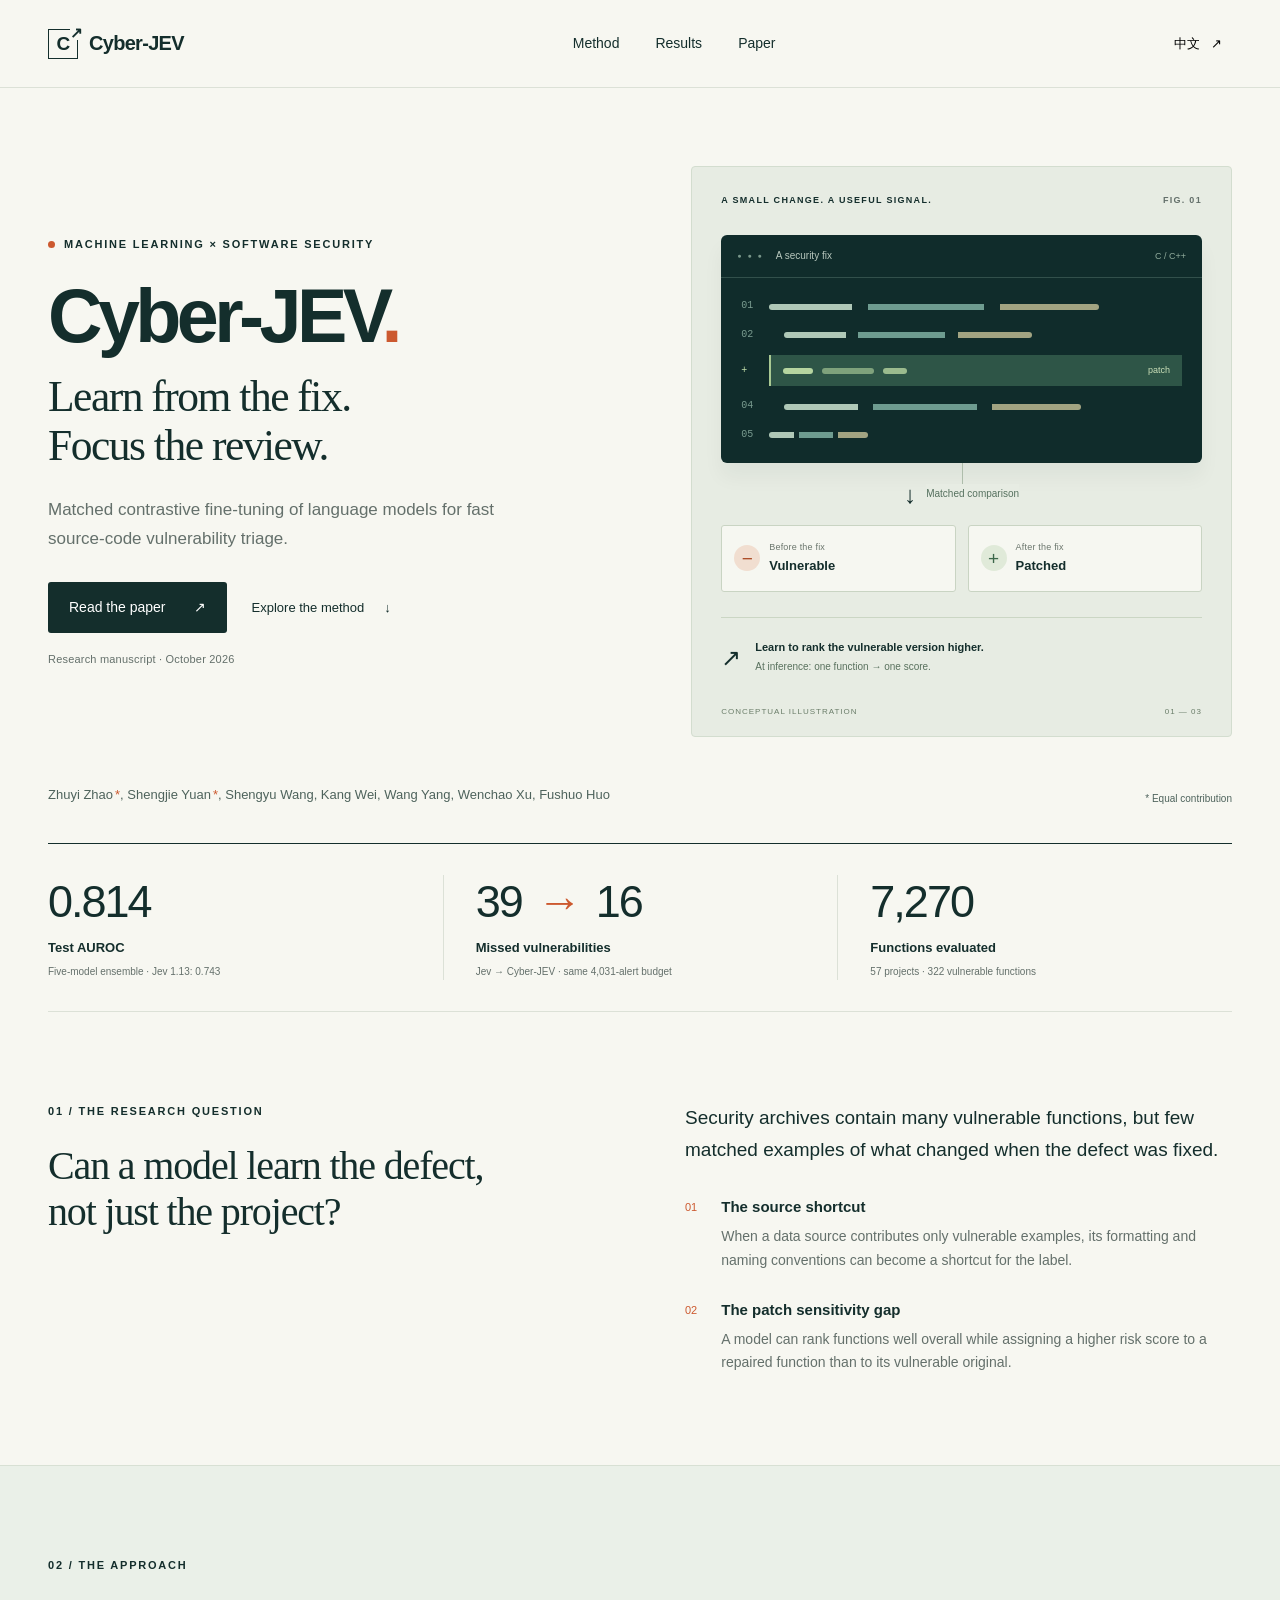
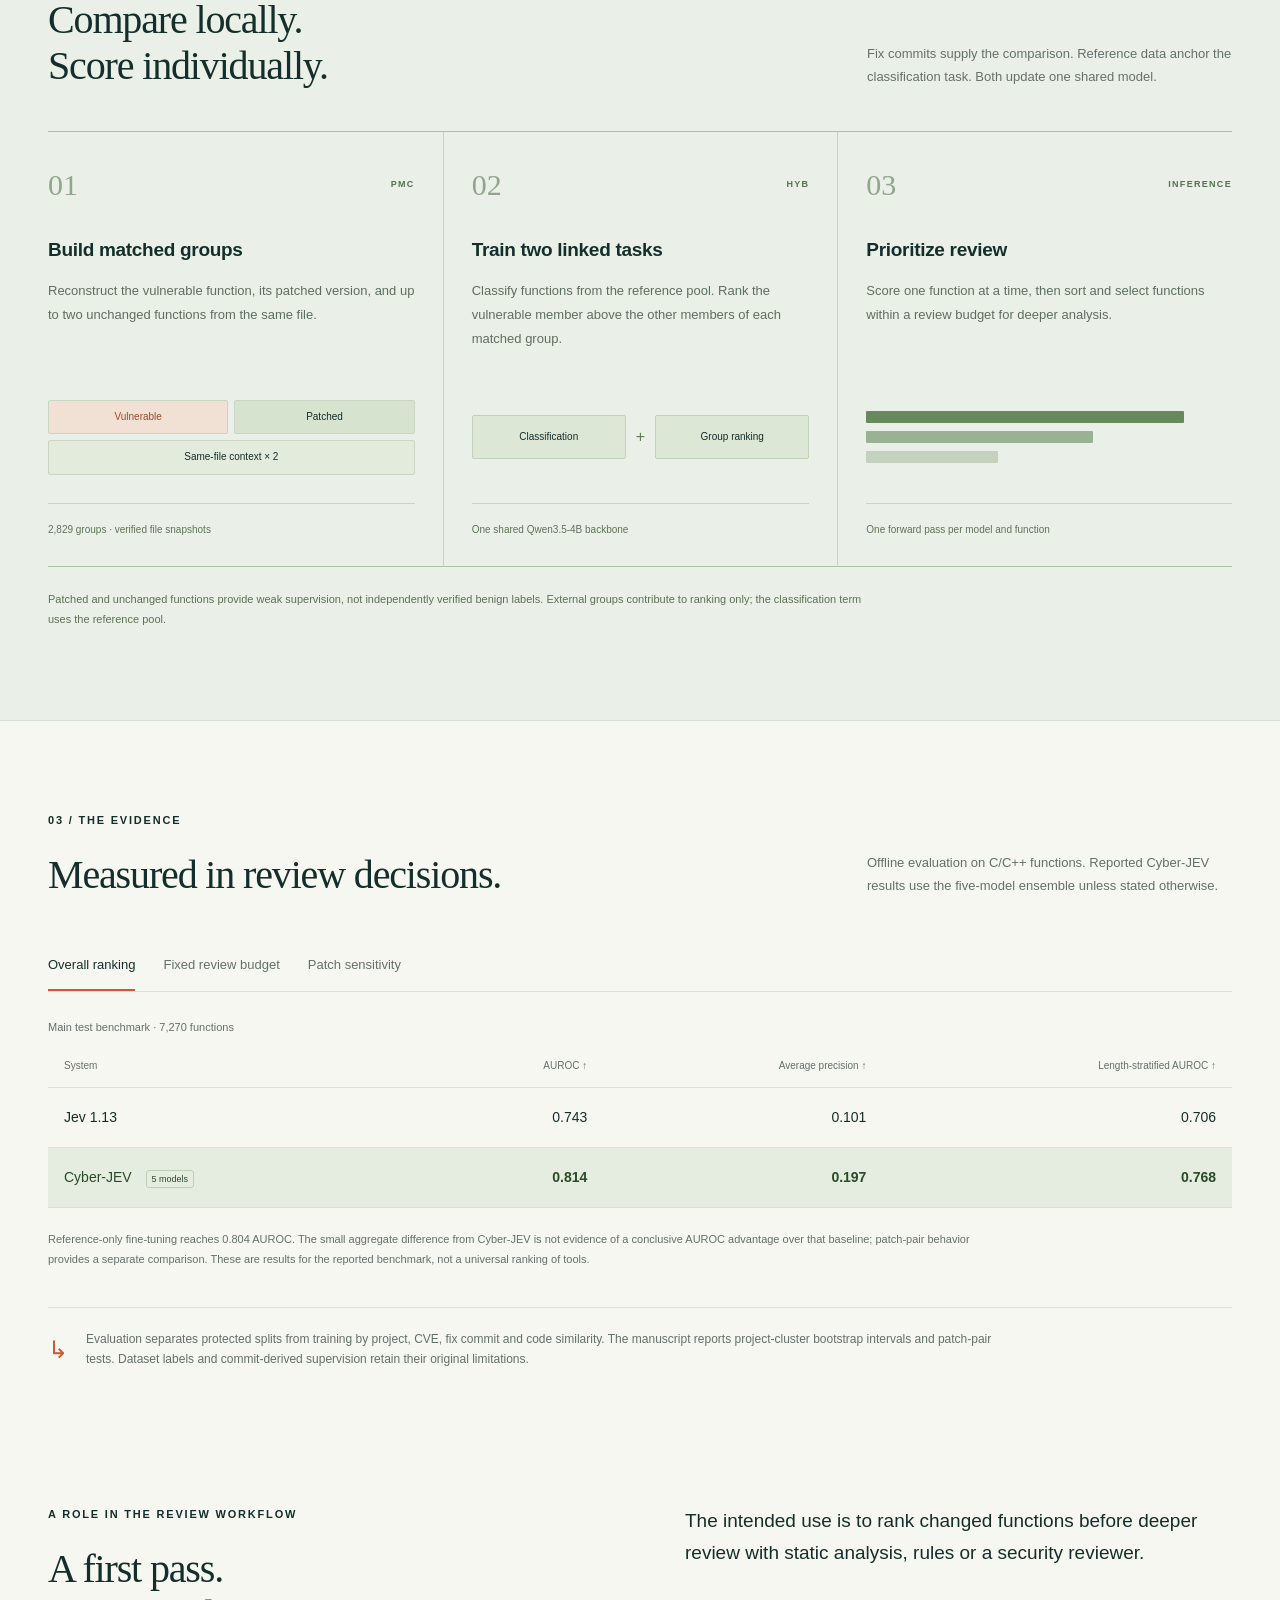
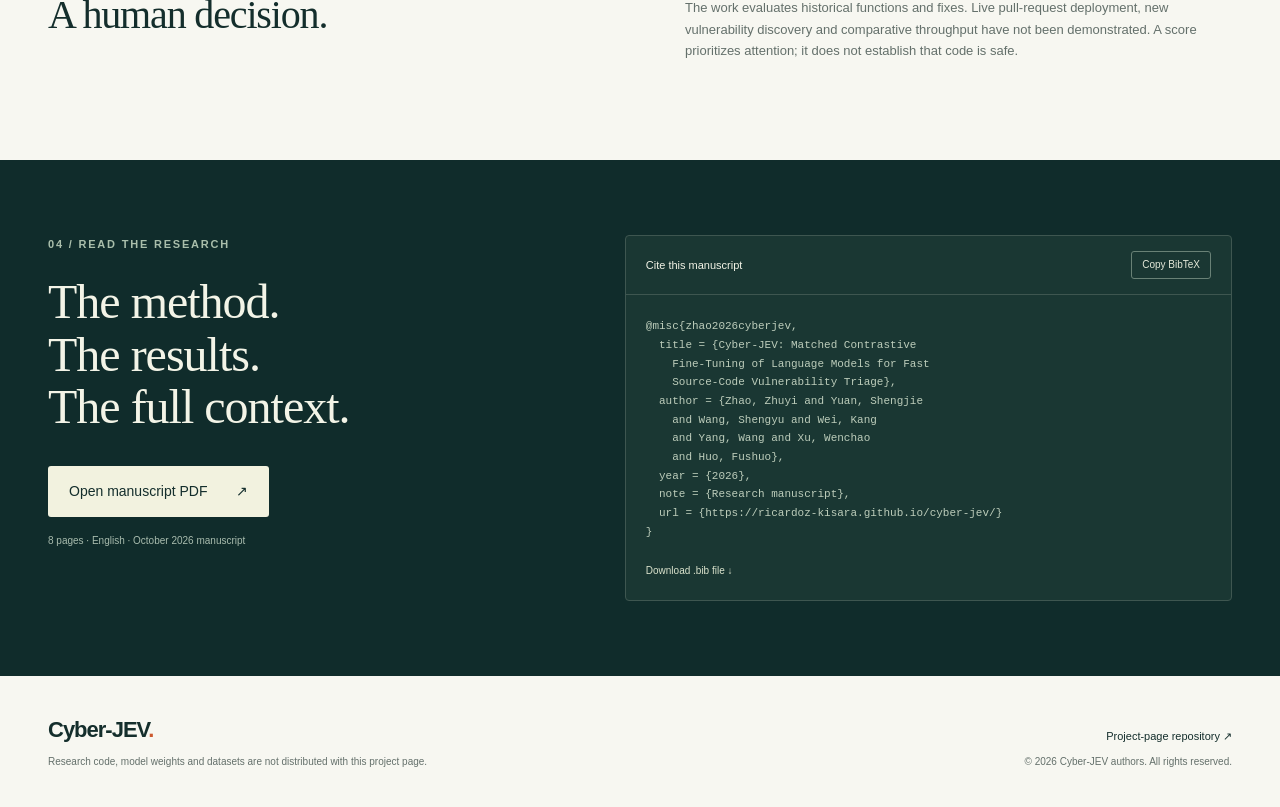
==== index.html @ c5617dd5 "Publish Cyber-JEV research project page" ====
<!doctype html>
<html lang="en">
<head>
  <meta charset="utf-8">
  <meta name="viewport" content="width=device-width,initial-scale=1">
  <meta name="description" content="Cyber-JEV: matched contrastive fine-tuning of language models for source-code vulnerability triage. Research overview, evaluation results and manuscript.">
  <meta name="theme-color" content="#102c2b">
  <meta property="og:title" content="Cyber-JEV · Source-code vulnerability triage">
  <meta property="og:description" content="Learn from security fixes. Prioritize code for review. Explore the method, evidence and research manuscript.">
  <meta property="og:type" content="website">
  <meta property="og:url" content="https://ricardoz-kisara.github.io/cyber-jev/">
  <link rel="canonical" href="https://ricardoz-kisara.github.io/cyber-jev/">
  <link rel="stylesheet" href="styles.css">
  <title>Cyber-JEV · Source-code vulnerability triage</title>
  <script src="script.js" defer></script>
</head>
<body>
<a class="skip" href="#main" data-i18n="skip">Skip to content</a>
<header class="header">
  <a class="wordmark" href="#" aria-label="Cyber-JEV home"><span class="brand-mark" aria-hidden="true">C<span>↗</span></span> Cyber-JEV</a>
  <nav aria-label="Main navigation">
    <a href="#method" data-i18n="navMethod">Method</a><a href="#results" data-i18n="navResults">Results</a><a href="#paper" data-i18n="navPaper">Paper</a>
  </nav>
  <button class="language" id="language" type="button" aria-label="Switch to Chinese">中文 <span aria-hidden="true">↗</span></button>
</header>
<main id="main">
  <section class="hero wrap" aria-labelledby="hero-title">
    <div class="hero-copy">
      <p class="eyebrow"><span class="dot"></span><span data-i18n="heroEyebrow">Machine learning × software security</span></p>
      <h1 id="hero-title">Cyber-JEV<span class="title-dot">.</span></h1>
      <p class="hero-subtitle" data-i18n="heroSubtitle">Learn from the fix.<br>Focus the review.</p>
      <p class="hero-description" data-i18n="heroDescription">Matched contrastive fine-tuning of language models for fast source-code vulnerability triage.</p>
      <div class="hero-actions"><a class="button primary" href="assets/cyber-jev-paper.pdf" target="_blank" rel="noopener"><span data-i18n="readPaper">Read the paper</span> <span aria-hidden="true">↗</span></a><a class="text-link" href="#method"><span data-i18n="exploreMethod">Explore the method</span> <span aria-hidden="true">↓</span></a></div>
      <p class="manuscript-label" data-i18n="manuscriptLabel">Research manuscript · October 2026</p>
    </div>
    <div class="hero-visual" aria-label="Conceptual diagram: learn from a matched fix group, then score individual functions for review">
      <div class="visual-heading"><span class="tiny-label" data-i18n="visualTitle">A SMALL CHANGE. A USEFUL SIGNAL.</span><span class="visual-no">FIG. 01</span></div>
      <div class="code-window">
        <div class="window-heading"><span class="window-dots" aria-hidden="true">● ● ●</span><span data-i18n="fixCommit">A security fix</span><span class="window-tag">C / C++</span></div>
        <div class="code-lines" aria-hidden="true"><span class="line-number">01</span><span class="code-line l1"></span><span class="line-number">02</span><span class="code-line l2"></span><span class="line-number added">+</span><span class="code-added"><i></i><i></i><i></i><b data-i18n="patchLabel">patch</b></span><span class="line-number">04</span><span class="code-line l3"></span><span class="line-number">05</span><span class="code-line l4"></span></div>
      </div>
      <div class="connector"><span></span><b aria-hidden="true">↓</b><span data-i18n="matchedComparison">Matched comparison</span></div>
      <div class="pair"><div class="pair-item vulnerable"><span class="pair-symbol">−</span><div><small data-i18n="beforeFix">Before the fix</small><strong data-i18n="vulnerable">Vulnerable</strong></div></div><div class="pair-item patched"><span class="pair-symbol">+</span><div><small data-i18n="afterFix">After the fix</small><strong data-i18n="patched">Patched</strong></div></div></div>
      <div class="visual-output"><span class="output-icon" aria-hidden="true">↗</span><div><strong data-i18n="learnRank">Learn to rank the vulnerable version higher.</strong><p data-i18n="singleInput">At inference: one function → one score.</p></div></div>
      <div class="visual-footer"><span data-i18n="conceptual">Conceptual illustration</span><span aria-hidden="true">01 — 03</span></div>
    </div>
  </section>
  <div class="authors wrap"><p>Zhuyi Zhao<span class="star">*</span>, Shengjie Yuan<span class="star">*</span>, Shengyu Wang, Kang Wei,<br class="author-break"> Wang Yang, Wenchao Xu, Fushuo Huo</p><span data-i18n="equalContribution">* Equal contribution</span></div>
  <section class="metrics wrap" aria-label="Reported benchmark highlights">
    <div class="metric"><p class="metric-number">0.814</p><h2 data-i18n="metric1">Test AUROC</h2><p data-i18n="metric1Note">Five-model ensemble · Jev 1.13: 0.743</p></div>
    <div class="metric"><p class="metric-number">39 <span class="metric-arrow">→</span> 16</p><h2 data-i18n="metric2">Missed vulnerabilities</h2><p data-i18n="metric2Note">Jev → Cyber-JEV · same 4,031-alert budget</p></div>
    <div class="metric"><p class="metric-number">7,270</p><h2 data-i18n="metric3">Functions evaluated</h2><p data-i18n="metric3Note">57 projects · 322 vulnerable functions</p></div>
  </section>
  <section class="problem wrap section" aria-labelledby="problem-title">
    <div><p class="eyebrow" data-i18n="problemEyebrow">01 / The research question</p><h2 class="section-title" id="problem-title" data-i18n="problemTitle">Can a model learn the defect,<br>not just the project?</h2></div>
    <div class="problem-body"><p class="lead" data-i18n="problemLead">Security archives contain many vulnerable functions, but few matched examples of what changed when the defect was fixed.</p><div class="research-point"><span>01</span><div><h3 data-i18n="sourceTitle">The source shortcut</h3><p data-i18n="sourceText">When a data source contributes only vulnerable examples, its formatting and naming conventions can become a shortcut for the label.</p></div></div><div class="research-point"><span>02</span><div><h3 data-i18n="patchTitle">The patch sensitivity gap</h3><p data-i18n="patchText">A model can rank functions well overall while assigning a higher risk score to a repaired function than to its vulnerable original.</p></div></div></div>
  </section>
  <section class="method-section" id="method" aria-labelledby="method-title">
    <div class="wrap section"><div class="section-heading"><div><p class="eyebrow" data-i18n="methodEyebrow">02 / The approach</p><h2 class="section-title" id="method-title" data-i18n="methodTitle">Compare locally.<br>Score individually.</h2></div><p class="heading-note" data-i18n="methodIntro">Fix commits supply the comparison. Reference data anchor the classification task. Both update one shared model.</p></div>
    <div class="pipeline">
      <article class="pipeline-step"><div class="step-top"><span class="step-number">01</span><span class="tiny-label">PMC</span></div><h3 data-i18n="step1Title">Build matched groups</h3><p data-i18n="step1Text">Reconstruct the vulnerable function, its patched version, and up to two unchanged functions from the same file.</p><div class="group-diagram" aria-hidden="true"><span class="group-v" data-i18n="vulnerable">Vulnerable</span><span class="group-p" data-i18n="patched">Patched</span><span class="group-c" data-i18n="context">Same-file context × 2</span></div><div class="step-bottom" data-i18n="step1Bottom">2,829 groups · verified file snapshots</div></article>
      <article class="pipeline-step"><div class="step-top"><span class="step-number">02</span><span class="tiny-label">HYB</span></div><h3 data-i18n="step2Title">Train two linked tasks</h3><p data-i18n="step2Text">Classify functions from the reference pool. Rank the vulnerable member above the other members of each matched group.</p><div class="loss-diagram" aria-hidden="true"><span data-i18n="classification">Classification</span><b>+</b><span data-i18n="groupRanking">Group ranking</span></div><div class="step-bottom" data-i18n="step2Bottom">One shared Qwen3.5-4B backbone</div></article>
      <article class="pipeline-step"><div class="step-top"><span class="step-number">03</span><span class="tiny-label" data-i18n="inference">INFERENCE</span></div><h3 data-i18n="step3Title">Prioritize review</h3><p data-i18n="step3Text">Score one function at a time, then sort and select functions within a review budget for deeper analysis.</p><div class="rank-diagram" aria-hidden="true"><i style="--bar:87%"></i><i style="--bar:62%"></i><i style="--bar:36%"></i></div><div class="step-bottom" data-i18n="step3Bottom">One forward pass per model and function</div></article>
    </div>
    <p class="method-footnote" data-i18n="methodNote">Patched and unchanged functions provide weak supervision, not independently verified benign labels. External groups contribute to ranking only; the classification term uses the reference pool.</p></div>
  </section>
  <section class="wrap section results" id="results" aria-labelledby="results-title">
    <div class="section-heading"><div><p class="eyebrow" data-i18n="resultsEyebrow">03 / The evidence</p><h2 class="section-title" id="results-title" data-i18n="resultsTitle">Measured in review decisions.</h2></div><p class="heading-note" data-i18n="resultsIntro">Offline evaluation on C/C++ functions. Reported Cyber-JEV results use the five-model ensemble unless stated otherwise.</p></div>
    <div class="tabs" role="tablist" aria-label="Evaluation views"><button id="tab-ranking" role="tab" aria-selected="true" aria-controls="panel-ranking" data-panel="ranking" data-i18n="tabRanking">Overall ranking</button><button id="tab-budget" role="tab" aria-selected="false" aria-controls="panel-budget" tabindex="-1" data-panel="budget" data-i18n="tabBudget">Fixed review budget</button><button id="tab-patches" role="tab" aria-selected="false" aria-controls="panel-patches" tabindex="-1" data-panel="patches" data-i18n="tabPatches">Patch sensitivity</button></div>
    <div id="panel-ranking" class="result-panel" role="tabpanel" aria-labelledby="tab-ranking" tabindex="0"><div class="table-scroll"><table><caption data-i18n="rankingCaption">Main test benchmark · 7,270 functions</caption><thead><tr><th scope="col" data-i18n="system">System</th><th scope="col">AUROC ↑</th><th scope="col" data-i18n="ap">Average precision ↑</th><th scope="col" data-i18n="lengthAuc">Length-stratified AUROC ↑</th></tr></thead><tbody><tr><th scope="row">Jev 1.13</th><td>0.743</td><td>0.101</td><td>0.706</td></tr><tr class="featured"><th scope="row">Cyber-JEV <span class="row-tag" data-i18n="ensemble">5 models</span></th><td>0.814</td><td>0.197</td><td>0.768</td></tr></tbody></table></div><p class="result-note" data-i18n="rankingNote">Reference-only fine-tuning reaches 0.804 AUROC. The small aggregate difference from Cyber-JEV is not evidence of a conclusive AUROC advantage over that baseline; patch-pair behavior provides a separate comparison. These are results for the reported benchmark, not a universal ranking of tools.</p></div>
    <div id="panel-budget" class="result-panel" role="tabpanel" aria-labelledby="tab-budget" tabindex="0" hidden><div class="table-scroll"><table><caption data-i18n="budgetCaption">Same 4,031-alert review budget · 322 vulnerable functions</caption><thead><tr><th scope="col" data-i18n="system">System</th><th scope="col" data-i18n="detected">Detected ↑</th><th scope="col" data-i18n="missed">Missed ↓</th><th scope="col" data-i18n="falseAlarms">False alarms ↓</th></tr></thead><tbody><tr><th scope="row">Jev 1.13</th><td>283</td><td>39</td><td>3,748</td></tr><tr class="featured"><th scope="row">Cyber-JEV</th><td>306</td><td>16</td><td>3,725</td></tr></tbody></table></div><p class="result-note" data-i18n="budgetNote">The alert count matches Jev 1.13 at its default threshold. Both systems flag exactly 4,031 functions. Cyber-JEV finds 23 more vulnerable functions at this operating point; it still misses 16.</p></div>
    <div id="panel-patches" class="result-panel" role="tabpanel" aria-labelledby="tab-patches" tabindex="0" hidden><div class="table-scroll"><table><caption data-i18n="patchCaption">Vulnerable–patched pair ranking · ties receive half credit</caption><thead><tr><th scope="col" data-i18n="training">Training variant</th><th scope="col">T271 ↑</th><th scope="col">A72 ↑</th><th scope="col">P309 ↑</th></tr></thead><tbody><tr><th scope="row" data-i18n="referenceOnly">Reference data only</th><td>32.8%</td><td>33.3%</td><td>37.5%</td></tr><tr class="featured"><th scope="row">Cyber-JEV</th><td>47.6%</td><td>62.5%</td><td>52.4%</td></tr><tr><th scope="row" data-i18n="patchedOnly">Patched-only groups (3 models)</th><td>55.7%</td><td>80.6%</td><td>63.1%</td></tr></tbody></table></div><p class="result-note" data-i18n="patchNote">T271 comes from the main benchmark; A72 and P309 are external TitanVul suites. Full Cyber-JEV improves by 14.8, 29.2 and 14.9 percentage points over reference-only training. Patched-only groups score higher on these pair tests, illustrating the trade-off between global ranking and patch sensitivity.</p></div>
    <div class="evidence-note"><span class="note-icon" aria-hidden="true">↳</span><p data-i18n="evidenceNote">Evaluation separates protected splits from training by project, CVE, fix commit and code similarity. The manuscript reports project-cluster bootstrap intervals and patch-pair tests. Dataset labels and commit-derived supervision retain their original limitations.</p></div>
  </section>
  <section class="scope-section wrap"><div><p class="eyebrow" data-i18n="scopeEyebrow">A role in the review workflow</p><h2 class="section-title" data-i18n="scopeTitle">A first pass.<br>A human decision.</h2></div><div><p class="lead" data-i18n="scopeText">The intended use is to rank changed functions before deeper review with static analysis, rules or a security reviewer.</p><p data-i18n="scopeNote">The work evaluates historical functions and fixes. Live pull-request deployment, new vulnerability discovery and comparative throughput have not been demonstrated. A score prioritizes attention; it does not establish that code is safe.</p></div></section>
  <section class="paper-section" id="paper" aria-labelledby="paper-title"><div class="wrap paper-inner"><div><p class="eyebrow" data-i18n="paperEyebrow">04 / Read the research</p><h2 id="paper-title" data-i18n="paperTitle">The method.<br>The results.<br>The full context.</h2><a class="button light" href="assets/cyber-jev-paper.pdf" target="_blank" rel="noopener"><span data-i18n="downloadPaper">Open manuscript PDF</span><span aria-hidden="true">↗</span></a><p class="paper-meta" data-i18n="paperMeta">8 pages · English · October 2026 manuscript</p></div><div class="citation-card"><div class="citation-header"><span data-i18n="citationTitle">Cite this manuscript</span><button id="copy-citation" type="button" data-i18n="copy">Copy BibTeX</button></div><pre id="citation-text">@misc{zhao2026cyberjev,
  title = {Cyber-JEV: Matched Contrastive
    Fine-Tuning of Language Models for Fast
    Source-Code Vulnerability Triage},
  author = {Zhao, Zhuyi and Yuan, Shengjie
    and Wang, Shengyu and Wei, Kang
    and Yang, Wang and Xu, Wenchao
    and Huo, Fushuo},
  year = {2026},
  note = {Research manuscript},
  url = {https://ricardoz-kisara.github.io/cyber-jev/}
}</pre><a href="citation.bib" download data-i18n="downloadBib">Download .bib file ↓</a><span id="copy-status" class="sr-only" role="status" aria-live="polite"></span></div></div></section>
</main>
<footer class="wrap footer"><div><a class="footer-brand" href="#">Cyber-JEV<span>.</span></a><p data-i18n="availability">Research code, model weights and datasets are not distributed with this project page.</p></div><div class="footer-right"><a href="https://github.com/RicardoZ-kisara/cyber-jev" target="_blank" rel="noopener" data-i18n="pageRepo">Project-page repository ↗</a><p>© 2026 Cyber-JEV authors. <span data-i18n="rights">All rights reserved.</span></p></div></footer>
</body>
</html>
---- styles.css ----
:root{--paper:#f7f7f1;--ink:#142e2c;--muted:#64706b;--line:#dce1d7;--accent:#cc592f;--mint:#dfe9df;--dark:#102c2b;--sans:Inter,"Segoe UI","PingFang SC","Microsoft YaHei",sans-serif;--serif:Georgia,"Times New Roman","Songti SC",serif}*{box-sizing:border-box}html{scroll-behavior:smooth;scroll-padding-top:95px}body{margin:0;background:var(--paper);color:var(--ink);font-family:var(--sans);font-size:16px;line-height:1.65}button,a{-webkit-tap-highlight-color:transparent}button{font:inherit}a{color:inherit;text-decoration:none}button,a{touch-action:manipulation}button{cursor:pointer}a:focus-visible,button:focus-visible,[tabindex]:focus-visible{outline:3px solid var(--accent);outline-offset:5px}a:hover{color:var(--accent)}.wrap{width:min(1200px,calc(100% - 96px));margin-inline:auto}.header{height:88px;max-width:1440px;margin:auto;padding:0 48px;display:flex;align-items:center;justify-content:space-between;border-bottom:1px solid var(--line);gap:30px}.wordmark{display:flex;align-items:center;gap:11px;font-weight:700;font-size:20px;letter-spacing:-.7px}.brand-mark{display:inline-flex;width:30px;height:30px;align-items:center;justify-content:center;border:1.5px solid var(--ink);font-size:19px;position:relative;line-height:1}.brand-mark span{font-size:15px;background:var(--paper);position:absolute;right:-5px;top:-5px}.header nav{display:flex;gap:36px;font-size:14px}.language{border:0;background:none;font-size:13px;padding:10px}.language span{margin-left:7px}.hero{display:grid;grid-template-columns:1.06fr 1fr;gap:70px;padding-top:78px;padding-bottom:46px;align-items:center}.eyebrow{font-size:11px;letter-spacing:1.8px;text-transform:uppercase;font-weight:650;display:flex;align-items:center;gap:9px;margin:0 0 23px}.dot{width:7px;height:7px;background:var(--accent);border-radius:50%;display:inline-block}.hero h1{font-size:clamp(57px,5.9vw,85px);line-height:1.05;letter-spacing:-4.6px;margin:0 0 16px;font-weight:650}.title-dot{color:var(--accent)}.hero-subtitle{font-family:var(--serif);font-size:clamp(32px,3.4vw,47px);letter-spacing:-1.5px;line-height:1.14;margin:0 0 25px}.hero-description{font-size:17px;line-height:1.7;max-width:470px;color:var(--muted);margin:0 0 28px}.hero-actions{display:flex;gap:25px;align-items:center;flex-wrap:wrap}.button{display:inline-flex;align-items:center;justify-content:space-between;gap:28px;font-size:14px;padding:13px 20px;border:1px solid transparent;border-radius:3px;transition:background .2s,transform .2s}.button:hover{transform:translateY(-2px)}.primary{background:var(--ink);color:white}.primary:hover{background:#244b45;color:white}.text-link{font-size:13px;display:inline-flex;gap:20px;align-items:center}.manuscript-label{font-size:11px;color:var(--muted);margin:17px 0 0;letter-spacing:.2px}.hero-visual{background:#e7ece3;padding:26px 29px 18px;border:1px solid #d3ddcf;position:relative;border-radius:4px}.visual-heading{display:flex;justify-content:space-between;gap:12px;align-items:center;margin-bottom:27px}.tiny-label,.visual-no{font-size:9px;letter-spacing:1.3px;font-weight:650}.visual-no{white-space:nowrap;color:var(--muted)}.code-window{background:var(--dark);border-radius:6px;box-shadow:0 14px 20px #142e2c0c;overflow:hidden}.window-heading{padding:13px 16px;border-bottom:1px solid #32504b;display:flex;align-items:center;gap:12px;color:#b7c7bd;font-size:10px}.window-dots{color:#78968a;font-size:7px;letter-spacing:2px}.window-tag{margin-left:auto;color:#91ac9d;font-size:9px}.code-lines{padding:20px;display:grid;grid-template-columns:18px 1fr;gap:12px 10px;align-items:center}.line-number{color:#7a9c90;font-size:10px;font-family:monospace}.code-line{height:6px;border-radius:3px;background:linear-gradient(90deg,#afc8b7 25%,transparent 25%,transparent 30%,#6e9c90 30%,#6e9c90 65%,transparent 65%,transparent 70%,#a2a482 70%)}.l1{width:80%}.l2{width:60%;margin-left:15px}.l3{width:72%;margin-left:15px}.l4{width:24%}.code-added{display:flex;align-items:center;gap:9px;position:relative;background:#2e5547;height:31px;padding:0 12px;border-left:2px solid #a9c993}.code-added i{width:30px;height:6px;background:#b6d5a0;border-radius:3px}.code-added i:nth-child(2){width:52px;opacity:.6}.code-added i:nth-child(3){width:24px;opacity:.8}.code-added b{font-size:9px;color:#cbe0b9;font-weight:400;margin-left:auto}.added{color:#c1dda9}.connector{height:62px;display:flex;align-items:center;justify-content:center;position:relative;gap:10px}.connector b{font-size:24px;font-weight:300}.connector>span:first-child{height:24px;border-left:1px solid #aebdab;position:absolute;left:50%;top:0}.connector>span:last-child{font-size:10px;color:#56715f;background:#e7ece3;position:relative;padding:2px 0}.pair{display:grid;grid-template-columns:1fr 1fr;gap:12px}.pair-item{padding:14px 12px;display:flex;align-items:center;gap:9px;background:#f6f7f1;border:1px solid #c9d4c3;border-radius:3px}.pair-item small{display:block;font-size:9px;color:#6b766d;letter-spacing:.2px}.pair-item strong{display:block;font-size:13px;font-weight:550}.pair-symbol{display:flex;align-items:center;justify-content:center;font-size:19px;width:26px;height:26px;border-radius:50%;flex-shrink:0}.vulnerable .pair-symbol{color:#ad4e29;background:#f1ded0}.patched .pair-symbol{color:#3b674a;background:#e0ead9}.visual-output{display:flex;gap:14px;align-items:center;border-top:1px solid #cbd6c4;margin-top:25px;padding-top:20px}.output-icon{font-size:24px}.visual-output strong{font-size:11px;font-weight:600;display:block}.visual-output p{font-size:10px;margin:3px 0;color:#59715e}.visual-footer{display:flex;justify-content:space-between;margin-top:27px;color:#6a7d69;font-size:8px;letter-spacing:1px;text-transform:uppercase}.authors{font-size:13px;line-height:1.9;display:flex;align-items:flex-end;justify-content:space-between;padding-bottom:35px;color:#4e635c}.authors p{margin:0}.authors>span{font-size:10px;white-space:nowrap}.star{color:var(--accent);margin-left:2px}.author-break{display:none}.metrics{border-top:1px solid var(--ink);border-bottom:1px solid var(--line);display:grid;grid-template-columns:repeat(3,1fr);padding:31px 0}.metric{padding:0 32px;border-left:1px solid var(--line)}.metric:first-child{border-left:0;padding-left:0}.metric-number{font-size:45px;line-height:1.2;letter-spacing:-2px;font-variant-numeric:tabular-nums;margin:0 0 8px}.metric-arrow{color:var(--accent);font-weight:300;padding:0 5px}.metric h2{font-size:13px;font-weight:600;margin:0}.metric>p:last-child{font-size:10px;margin:5px 0 0;color:var(--muted)}.section{padding-top:90px;padding-bottom:90px}.section-title{font-family:var(--serif);font-size:40px;line-height:1.15;letter-spacing:-1.15px;font-weight:400;margin:0}.problem{display:grid;grid-template-columns:1fr 1fr;gap:90px}.lead{font-size:19px;line-height:1.7;margin:0 0 28px}.research-point{display:flex;gap:24px;margin-top:26px}.research-point>span{font-size:11px;color:var(--accent);padding-top:3px}.research-point h3{font-size:15px;font-weight:600;margin:0 0 6px}.research-point p{font-size:14px;color:var(--muted);margin:0}.method-section{background:#eaf0e8;border-block:1px solid #d8e0d4}.section-heading{display:flex;justify-content:space-between;gap:60px;align-items:flex-end;margin-bottom:42px}.heading-note{width:365px;flex-shrink:0;color:var(--muted);font-size:13px;line-height:1.8;margin:0}.pipeline{display:grid;grid-template-columns:repeat(3,1fr);border-top:1px solid #afc1ad;border-bottom:1px solid #afc1ad}.pipeline-step{padding:28px;border-left:1px solid #c7d4c2;display:flex;flex-direction:column}.pipeline-step:first-child{border-left:0;padding-left:0}.pipeline-step:last-child{padding-right:0}.step-top{display:flex;align-items:center;justify-content:space-between;color:#547050;margin-bottom:25px}.step-number{font-family:var(--serif);font-size:30px;color:#91a58c}.pipeline-step h3{font-size:19px;font-weight:550;letter-spacing:-.3px;margin:0 0 13px}.pipeline-step p{font-size:13px;color:#5d6f5b;line-height:1.85;margin:0 0 25px;min-height:96px}.group-diagram{display:grid;grid-template-columns:1fr 1fr;gap:6px;height:75px}.group-diagram span{padding:6px;text-align:center;font-size:10px;display:flex;align-items:center;justify-content:center;border:1px solid #cad5c4;border-radius:2px}.group-v{background:#f0e1d4;color:#9b4a2c}.group-p{background:#d6e3cf}.group-c{grid-column:1/3;background:#e3ebdd}.loss-diagram{display:flex;align-items:center;gap:10px;height:75px}.loss-diagram span{flex:1;text-align:center;padding:13px 6px;background:#dce7d6;border:1px solid #c0d2b9;font-size:10px;border-radius:2px}.loss-diagram b{font-weight:400;color:#63805a}.rank-diagram{display:grid;gap:8px;padding:4px 0;height:75px;align-content:center}.rank-diagram i{display:block;height:12px;width:var(--bar);background:#66895e;border-radius:1px}.rank-diagram i:nth-child(2){opacity:.6}.rank-diagram i:nth-child(3){opacity:.3}.step-bottom{border-top:1px solid #c9d6c3;padding-top:18px;margin-top:28px;color:#5d7355;font-size:10px}.method-footnote{font-size:11px;line-height:1.8;color:#5b7054;max-width:830px;margin:23px 0 0}.results .section-title{max-width:610px}.tabs{display:flex;gap:28px;border-bottom:1px solid var(--line);margin-bottom:0}.tabs button{background:none;border:0;color:var(--muted);padding:14px 0;font-size:13px;border-bottom:2px solid transparent}.tabs button[aria-selected=true]{color:var(--ink);border-bottom-color:var(--accent)}[hidden]{display:none!important}.result-panel{padding-top:26px;min-height:300px}.table-scroll{overflow-x:auto}table{border-collapse:collapse;width:100%;font-size:14px;font-variant-numeric:tabular-nums}caption{text-align:left;font-size:11px;color:var(--muted);margin-bottom:18px}th,td{text-align:right;padding:18px 16px;border-bottom:1px solid var(--line);white-space:nowrap}th:first-child{text-align:left}thead th{font-size:10px;font-weight:500;color:var(--muted);padding-top:4px;padding-bottom:12px}tbody th{font-weight:500}.featured{background:#e5ede1;color:#294b28}.featured td{font-weight:650}.row-tag{font-weight:400;font-size:9px;border:1px solid #bdcfb5;padding:3px 5px;border-radius:3px;margin-left:10px}.result-note{font-size:11px;color:var(--muted);line-height:1.8;max-width:950px;margin:22px 0 0}.evidence-note{display:flex;gap:18px;border-top:1px solid var(--line);padding-top:22px;margin-top:15px;align-items:flex-start}.note-icon{font-size:24px;color:var(--accent)}.evidence-note p{font-size:12px;color:var(--muted);margin:0;max-width:920px}.scope-section{display:grid;grid-template-columns:1fr 1fr;gap:90px;padding:45px 0 85px}.scope-section>div:last-child>p:last-child{font-size:13px;color:var(--muted)}.paper-section{background:var(--dark);color:#f3f4e7}.paper-inner{display:grid;grid-template-columns:.9fr 1.1fr;gap:80px;padding-top:75px;padding-bottom:75px}.paper-section .eyebrow{color:#a9beab}.paper-section h2{font-family:var(--serif);font-size:48px;line-height:1.1;font-weight:400;letter-spacing:-1px;margin:0 0 32px}.light{color:var(--ink);background:#f2f2df}.light:hover{color:var(--ink);background:white}.paper-meta{font-size:10px;color:#a9bcae;margin:16px 0 0}.citation-card{align-self:center;background:#1a3733;border:1px solid #3e5650;border-radius:4px;overflow:hidden}.citation-header{display:flex;justify-content:space-between;align-items:center;padding:15px 20px;border-bottom:1px solid #3e5650;gap:12px;font-size:11px}.citation-header button{font-size:10px;background:none;border:1px solid #698176;color:#e4e9d9;border-radius:3px;padding:5px 10px}.citation-header button:hover{background:#30504a}.citation-card pre{font-family:Consolas,"Courier New",monospace;font-size:11px;line-height:1.7;color:#bdcdbb;overflow:auto;margin:22px 20px;white-space:pre-wrap;overflow-wrap:anywhere}.citation-card>a{display:block;color:#dbe3cd;font-size:10px;margin:0 20px 20px}.footer{padding-top:36px;padding-bottom:36px;display:flex;justify-content:space-between;gap:55px}.footer-brand{font-size:22px;font-weight:650;letter-spacing:-1px}.footer-brand span{color:var(--accent)}.footer p{font-size:10px;color:var(--muted);max-width:460px;margin:6px 0 0}.footer-right{text-align:right;align-self:flex-end}.footer-right>a{font-size:11px}.skip{position:absolute;top:-80px;left:12px;z-index:20;background:var(--ink);color:white;padding:10px 15px}.skip:focus{top:10px}.sr-only{position:absolute;width:1px;height:1px;padding:0;margin:-1px;overflow:hidden;clip:rect(0,0,0,0);white-space:nowrap;border:0}html[lang=zh-CN] .hero-subtitle{font-family:var(--sans);font-size:40px;line-height:1.35;letter-spacing:-1px}html[lang=zh-CN] .section-title{font-family:var(--sans);font-size:34px;line-height:1.35}html[lang=zh-CN] .paper-section h2{font-family:var(--sans);font-size:43px;line-height:1.3}html[lang=zh-CN] .hero-description{max-width:440px}html[lang=zh-CN] .eyebrow{letter-spacing:1px}@media(min-width:1440px){.hero{padding-top:95px;padding-bottom:55px}}@media(max-width:1100px){.hero{gap:35px}.hero h1{font-size:61px}.hero-visual{padding:22px}.hero-subtitle{font-size:37px}.hero-description{font-size:15px}.section-title{font-size:35px}.problem,.scope-section{gap:55px}.heading-note{width:300px}.pipeline-step{padding:23px}.pipeline-step p{min-height:120px}.paper-inner{gap:45px}.authors{font-size:11px}.visual-output strong{font-size:10px}.metric-number{font-size:40px}}@media(max-width:800px){.wrap{width:calc(100% - 48px)}.header{padding:0 24px;height:74px;gap:15px}.header nav{gap:20px;font-size:12px}.wordmark{font-size:17px}.hero{padding-top:48px;grid-template-columns:1fr;gap:35px;padding-bottom:28px}.hero h1{font-size:69px}.hero-subtitle{font-size:43px}.hero-copy{max-width:600px}.hero-visual{max-width:620px;width:100%;padding:25px 30px}.hero-description{font-size:16px;max-width:530px}.code-lines{gap:10px}.visual-heading{margin-bottom:20px}.visual-output strong{font-size:13px}.visual-output p{font-size:11px}.pair-item{padding:15px}.pair-item strong{font-size:15px}.pair-item small{font-size:10px}.visual-footer{margin-top:20px}.authors{display:block;padding-bottom:27px;font-size:12px}.authors>span{display:block;margin-top:5px}.metrics{padding:25px 0}.metric{padding:0 18px}.metric-number{font-size:33px}.metric h2{font-size:12px}.metric>p:last-child{font-size:9px}.section{padding-block:62px}.problem,.scope-section{grid-template-columns:1fr;gap:30px}.section-title{font-size:37px}.section-heading{display:block;margin-bottom:30px}.heading-note{width:auto;max-width:580px;margin-top:23px}.pipeline-step{padding:20px 16px}.pipeline-step h3{font-size:16px}.pipeline-step p{font-size:12px;min-height:140px}.step-bottom{font-size:9px;min-height:50px}.group-diagram span{font-size:9px}.loss-diagram{gap:4px}.loss-diagram span{font-size:9px;padding:12px 3px}.paper-inner{grid-template-columns:1fr;gap:40px;padding-block:55px}.paper-section h2{font-size:44px}.paper-section h2 br{display:none}.citation-card{max-width:610px;width:100%}.scope-section{padding-top:10px;padding-bottom:65px}.footer{gap:30px}.footer-right{min-width:180px}.citation-card pre{font-size:12px}}@media(max-width:520px){.wrap{width:calc(100% - 36px)}.header{padding:0 18px;height:65px}.header nav{gap:15px}.header nav a:first-child{display:none}.brand-mark{height:25px;width:25px;font-size:16px}.wordmark{font-size:15px;gap:8px}.language{padding:8px 0 8px 8px;font-size:11px}.language span{display:none}.hero{padding-top:35px}.hero h1{font-size:57px;letter-spacing:-3.8px}.hero-subtitle{font-size:36px}.hero-description{font-size:15px}.eyebrow{font-size:9px;letter-spacing:1.3px;margin-bottom:18px}.hero-actions{gap:20px}.button{font-size:12px;padding:12px 17px;gap:20px}.text-link{font-size:12px;gap:12px}.hero-visual{padding:20px 17px 16px}.visual-output strong{font-size:11px}.visual-output p{font-size:10px}.tiny-label,.visual-no{font-size:8px}.pair-item{padding:11px 8px;gap:7px}.pair-item strong{font-size:12px}.pair-item small{font-size:9px}.pair-symbol{width:22px;height:22px;font-size:17px}.visual-footer{font-size:7px}.authors{font-size:10px}.metrics{grid-template-columns:1fr;gap:0;padding:0}.metric,.metric:first-child{display:grid;grid-template-columns:155px 1fr;column-gap:10px;align-items:center;border-left:0;border-bottom:1px solid var(--line);padding:20px 0}.metric:last-child{border-bottom:0}.metric-number{grid-row:1/3;font-size:37px;margin:0}.metric h2{align-self:end;font-size:12px}.metric>p:last-child{align-self:start;margin:3px 0 0;font-size:9px}.section{padding-block:49px}.section-title{font-size:32px}.lead{font-size:17px}.research-point{gap:18px}.research-point p{font-size:13px}.pipeline{grid-template-columns:1fr}.pipeline-step,.pipeline-step:first-child,.pipeline-step:last-child{padding:24px 0;border-left:0;border-bottom:1px solid #c7d4c2}.pipeline-step:last-child{border-bottom:0}.step-top{margin-bottom:15px}.pipeline-step h3{font-size:20px}.pipeline-step p{min-height:auto;font-size:13px;margin-bottom:20px}.pipeline-step .group-diagram,.pipeline-step .loss-diagram,.pipeline-step .rank-diagram{max-width:300px}.step-bottom{min-height:0;margin-top:22px;font-size:10px}.group-diagram span,.loss-diagram span{font-size:11px}.tabs{gap:20px;justify-content:space-between}.tabs button{font-size:11px;line-height:1.4;text-align:left;padding:13px 0;max-width:110px}.result-panel{min-height:360px}th,td{padding:15px 10px;font-size:12px}thead th{font-size:9px}table{min-width:490px}.row-tag{display:block;width:max-content;margin:6px 0 0;font-size:8px}.result-note{font-size:10px}.evidence-note p{font-size:11px}.scope-section{gap:24px;padding-bottom:45px}.paper-inner{padding-block:45px;gap:30px}.paper-section h2{font-size:40px}.citation-card pre{font-size:10px;margin:18px 14px}.citation-header{padding:13px 14px}.footer{display:block;padding-block:28px}.footer-right{text-align:left;margin-top:22px}.footer p{font-size:10px}.footer-brand{font-size:21px}html[lang=zh-CN] .hero-subtitle{font-size:33px}html[lang=zh-CN] .section-title{font-size:29px}html[lang=zh-CN] .paper-section h2{font-size:34px}}@media(prefers-reduced-motion:reduce){html{scroll-behavior:auto}.button{transition:none}.button:hover{transform:none}}
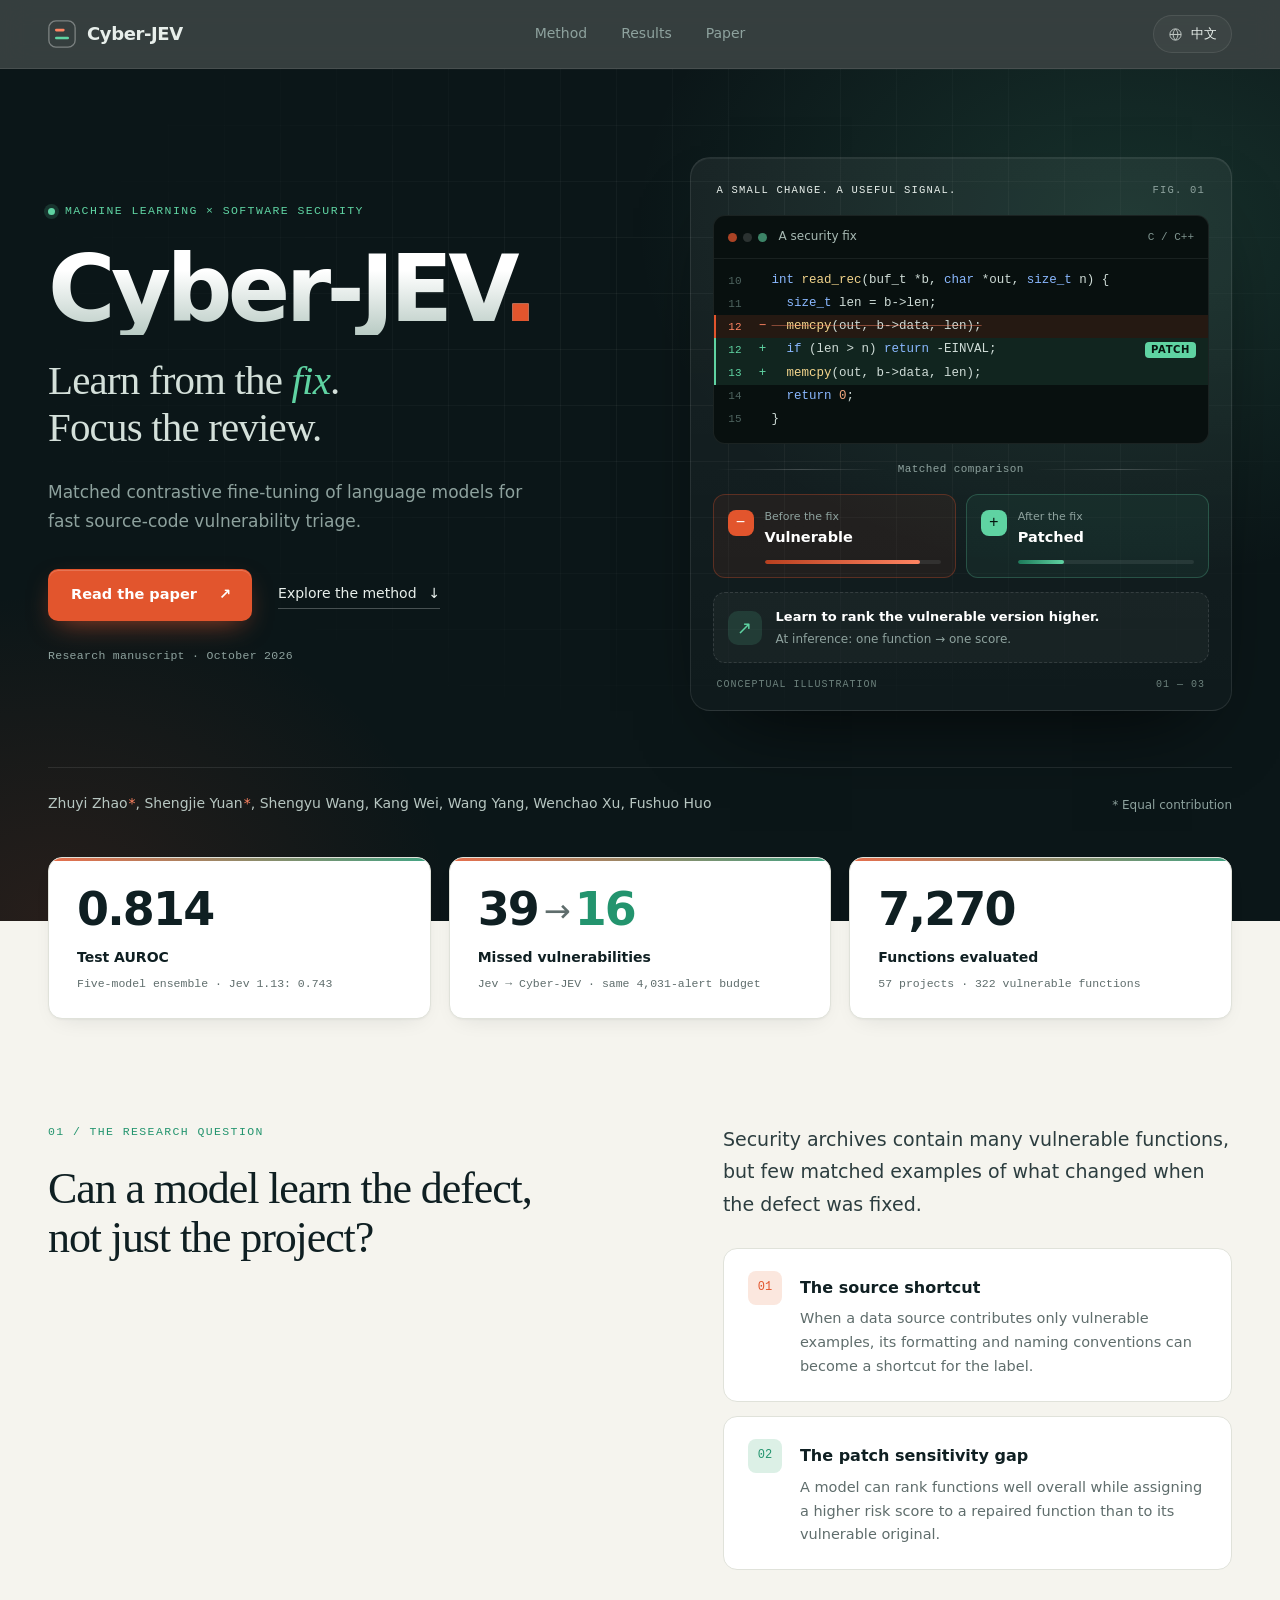
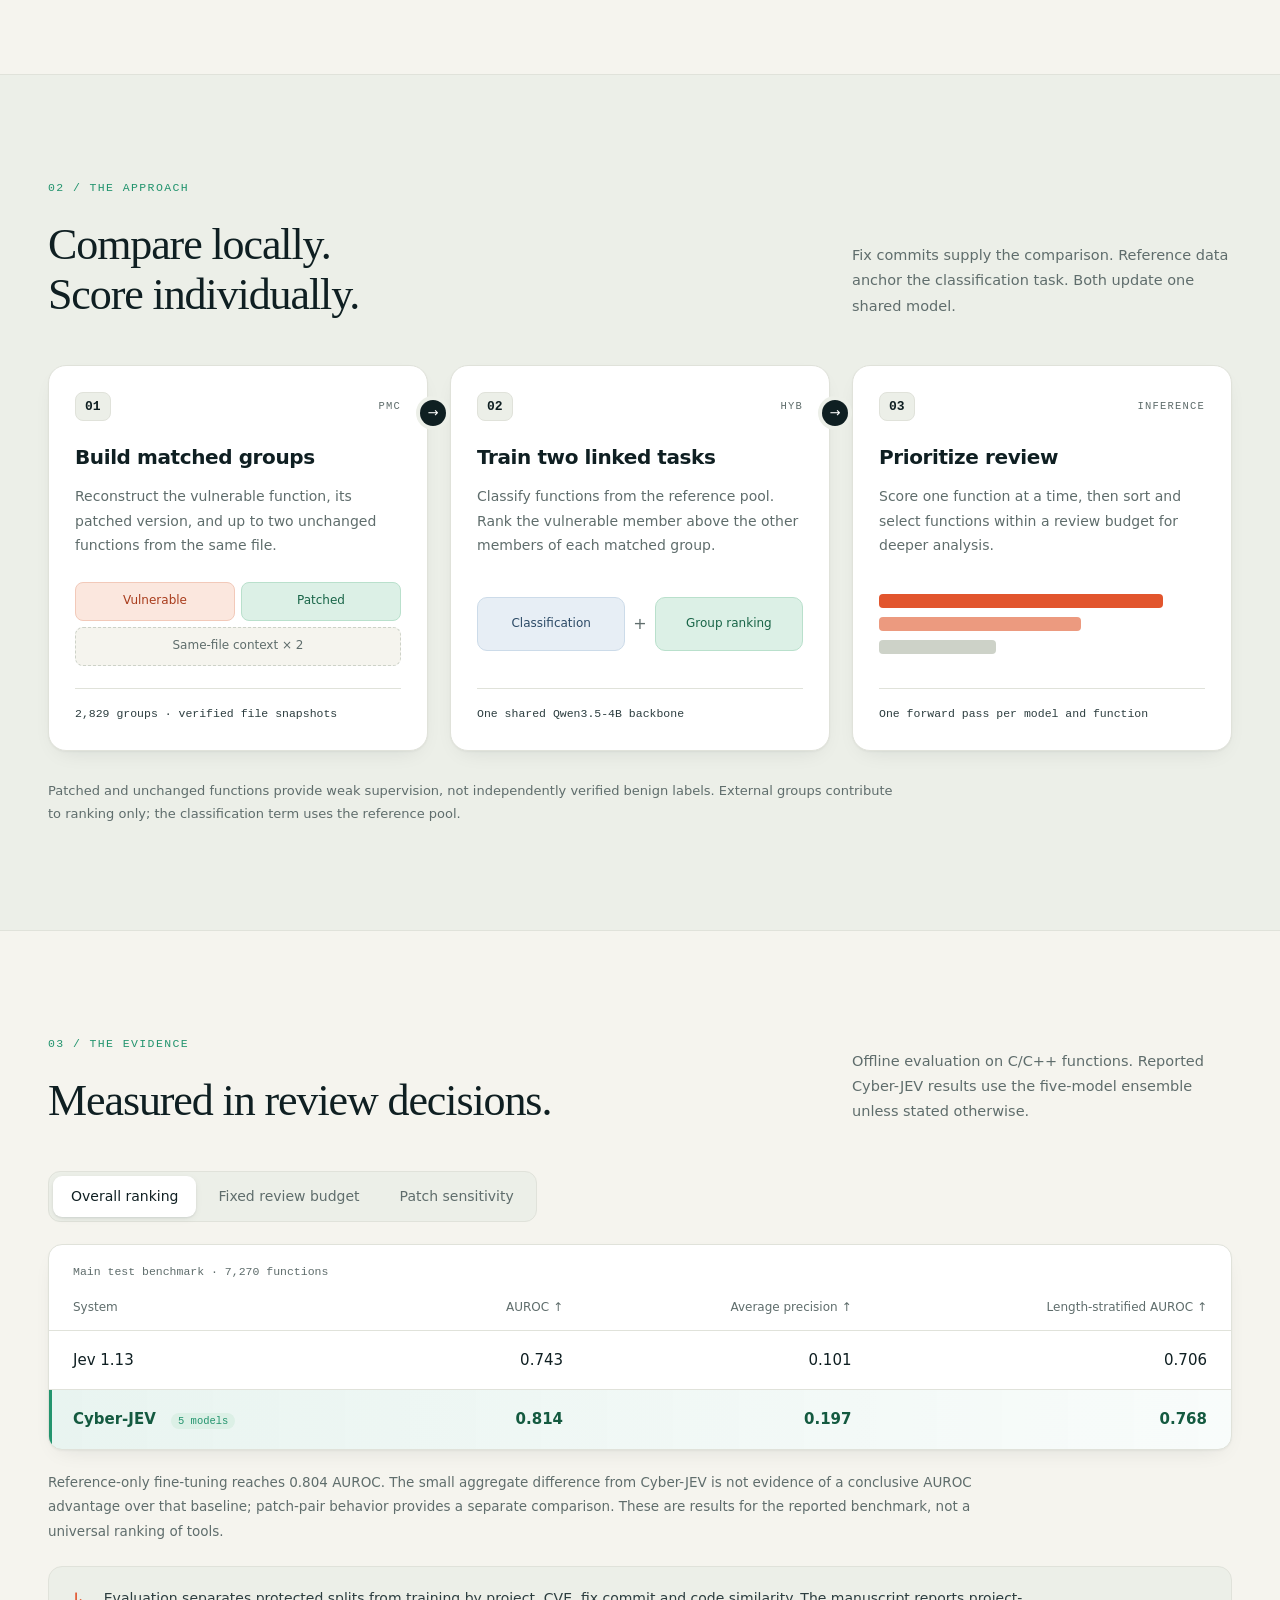
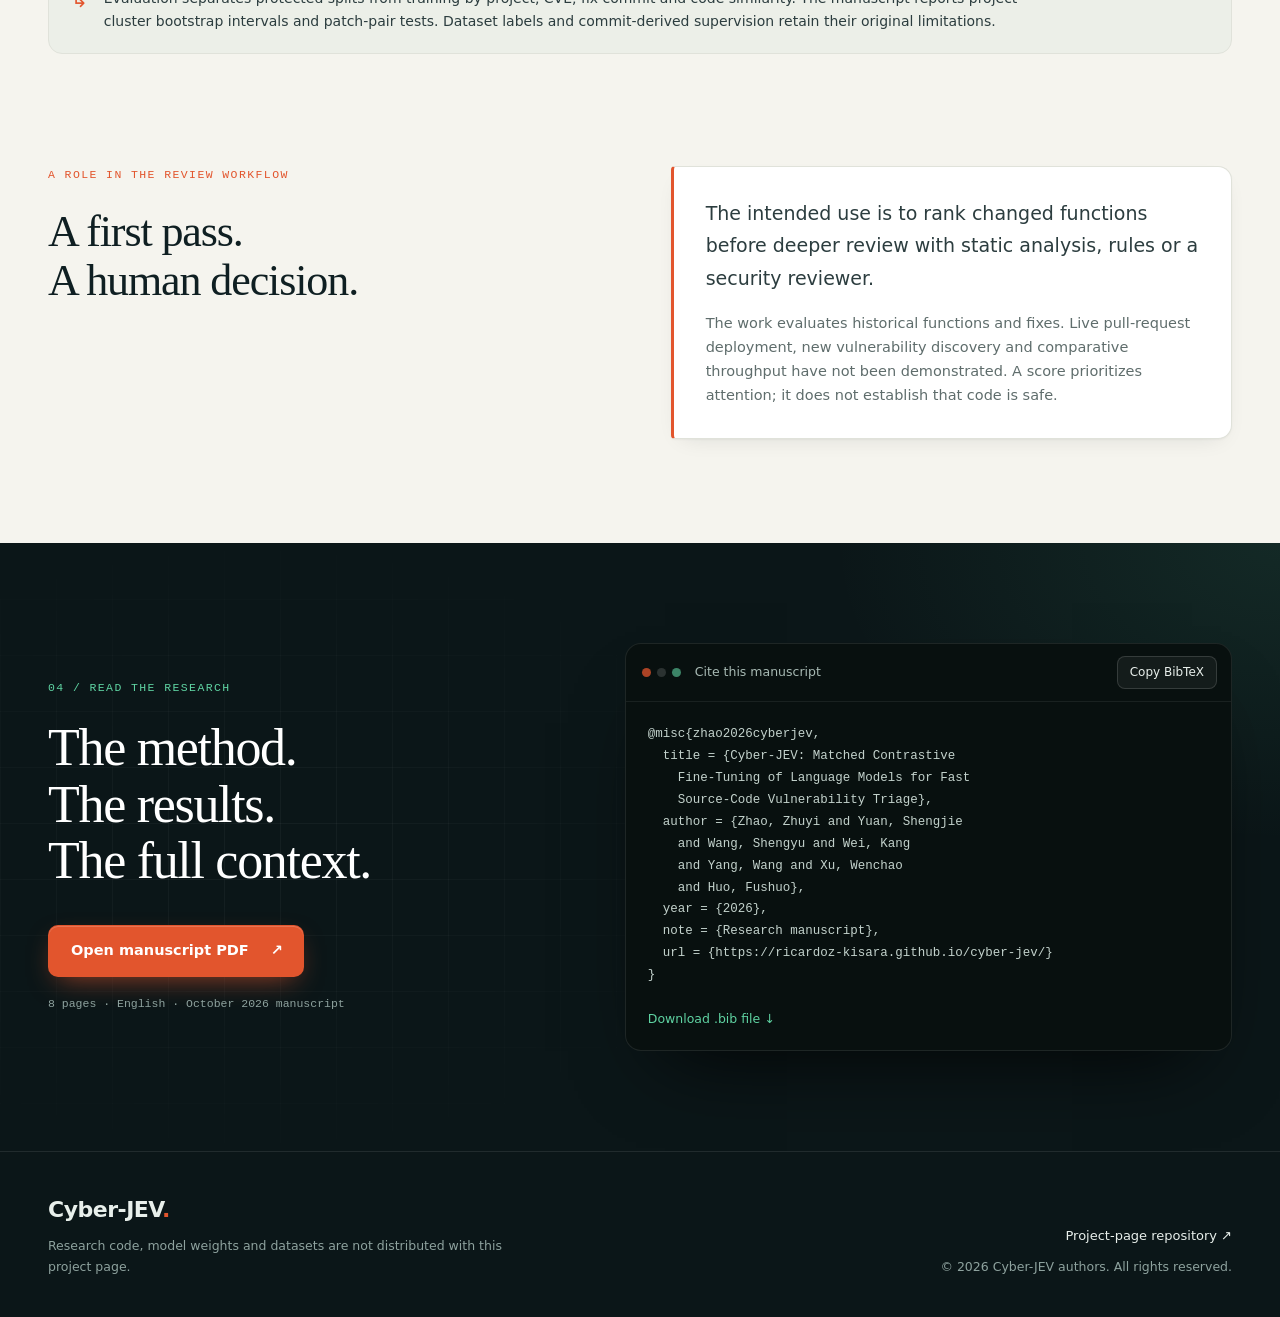
==== commit 57d7c5fa: "Redesign project page with code-diff theme Night hero with an illustrative fix diff, vulnerable/patc" ====
--- a/index.html
+++ b/index.html
@@ -4,12 +4,13 @@
   <meta charset="utf-8">
   <meta name="viewport" content="width=device-width,initial-scale=1">
   <meta name="description" content="Cyber-JEV: matched contrastive fine-tuning of language models for source-code vulnerability triage. Research overview, evaluation results and manuscript.">
-  <meta name="theme-color" content="#102c2b">
+  <meta name="theme-color" content="#0b1618">
   <meta property="og:title" content="Cyber-JEV · Source-code vulnerability triage">
   <meta property="og:description" content="Learn from security fixes. Prioritize code for review. Explore the method, evidence and research manuscript.">
   <meta property="og:type" content="website">
   <meta property="og:url" content="https://ricardoz-kisara.github.io/cyber-jev/">
   <link rel="canonical" href="https://ricardoz-kisara.github.io/cyber-jev/">
+  <link rel="icon" href="data:image/svg+xml,%3Csvg xmlns='http://www.w3.org/2000/svg' viewBox='0 0 32 32'%3E%3Crect width='32' height='32' rx='8' fill='%230b1618'/%3E%3Crect x='7' y='10' width='12' height='3' rx='1.5' fill='%23ec6a43'/%3E%3Crect x='7' y='19' width='18' height='3' rx='1.5' fill='%2350c897'/%3E%3C/svg%3E">
   <link rel="stylesheet" href="styles.css">
   <title>Cyber-JEV · Source-code vulnerability triage</title>
   <script src="script.js" defer></script>
@@ -17,38 +18,53 @@
 <body>
 <a class="skip" href="#main" data-i18n="skip">Skip to content</a>
 <header class="header">
-  <a class="wordmark" href="#" aria-label="Cyber-JEV home"><span class="brand-mark" aria-hidden="true">C<span>↗</span></span> Cyber-JEV</a>
-  <nav aria-label="Main navigation">
-    <a href="#method" data-i18n="navMethod">Method</a><a href="#results" data-i18n="navResults">Results</a><a href="#paper" data-i18n="navPaper">Paper</a>
-  </nav>
-  <button class="language" id="language" type="button" aria-label="Switch to Chinese">中文 <span aria-hidden="true">↗</span></button>
+  <div class="header-inner">
+    <a class="wordmark" href="#" aria-label="Cyber-JEV home"><svg class="brand-mark" viewBox="0 0 32 32" aria-hidden="true"><rect x="1" y="1" width="30" height="30" rx="8"/><rect class="bm-del" x="8" y="10" width="11" height="3" rx="1.5"/><rect class="bm-add" x="8" y="19" width="16" height="3" rx="1.5"/></svg>Cyber-JEV</a>
+    <nav aria-label="Main navigation">
+      <a href="#method" data-i18n="navMethod">Method</a><a href="#results" data-i18n="navResults">Results</a><a href="#paper" data-i18n="navPaper">Paper</a>
+    </nav>
+    <button class="language" id="language" type="button" aria-label="Switch to Chinese"><svg viewBox="0 0 24 24" aria-hidden="true"><circle cx="12" cy="12" r="9"/><path d="M3 12h18M12 3c2.5 2.6 3.8 5.6 3.8 9s-1.3 6.4-3.8 9c-2.5-2.6-3.8-5.6-3.8-9S9.5 5.6 12 3z"/></svg><span class="language-label">中文</span></button>
+  </div>
 </header>
 <main id="main">
-  <section class="hero wrap" aria-labelledby="hero-title">
-    <div class="hero-copy">
-      <p class="eyebrow"><span class="dot"></span><span data-i18n="heroEyebrow">Machine learning × software security</span></p>
-      <h1 id="hero-title">Cyber-JEV<span class="title-dot">.</span></h1>
-      <p class="hero-subtitle" data-i18n="heroSubtitle">Learn from the fix.<br>Focus the review.</p>
-      <p class="hero-description" data-i18n="heroDescription">Matched contrastive fine-tuning of language models for fast source-code vulnerability triage.</p>
-      <div class="hero-actions"><a class="button primary" href="assets/cyber-jev-paper.pdf" target="_blank" rel="noopener"><span data-i18n="readPaper">Read the paper</span> <span aria-hidden="true">↗</span></a><a class="text-link" href="#method"><span data-i18n="exploreMethod">Explore the method</span> <span aria-hidden="true">↓</span></a></div>
-      <p class="manuscript-label" data-i18n="manuscriptLabel">Research manuscript · October 2026</p>
-    </div>
-    <div class="hero-visual" aria-label="Conceptual diagram: learn from a matched fix group, then score individual functions for review">
-      <div class="visual-heading"><span class="tiny-label" data-i18n="visualTitle">A SMALL CHANGE. A USEFUL SIGNAL.</span><span class="visual-no">FIG. 01</span></div>
-      <div class="code-window">
-        <div class="window-heading"><span class="window-dots" aria-hidden="true">● ● ●</span><span data-i18n="fixCommit">A security fix</span><span class="window-tag">C / C++</span></div>
-        <div class="code-lines" aria-hidden="true"><span class="line-number">01</span><span class="code-line l1"></span><span class="line-number">02</span><span class="code-line l2"></span><span class="line-number added">+</span><span class="code-added"><i></i><i></i><i></i><b data-i18n="patchLabel">patch</b></span><span class="line-number">04</span><span class="code-line l3"></span><span class="line-number">05</span><span class="code-line l4"></span></div>
+  <div class="hero-band">
+    <section class="hero wrap" aria-labelledby="hero-title">
+      <div class="hero-copy">
+        <p class="eyebrow"><span class="dot"></span><span data-i18n="heroEyebrow">Machine learning × software security</span></p>
+        <h1 id="hero-title">Cyber-JEV<span class="title-dot">.</span></h1>
+        <p class="hero-subtitle" data-i18n="heroSubtitle">Learn from the <em>fix</em>.<br>Focus the review.</p>
+        <p class="hero-description" data-i18n="heroDescription">Matched contrastive fine-tuning of language models for fast source-code vulnerability triage.</p>
+        <div class="hero-actions"><a class="button primary" href="assets/cyber-jev-paper.pdf" target="_blank" rel="noopener"><span data-i18n="readPaper">Read the paper</span> <span aria-hidden="true">↗</span></a><a class="text-link" href="#method"><span data-i18n="exploreMethod">Explore the method</span> <span aria-hidden="true">↓</span></a></div>
+        <p class="manuscript-label" data-i18n="manuscriptLabel">Research manuscript · October 2026</p>
       </div>
-      <div class="connector"><span></span><b aria-hidden="true">↓</b><span data-i18n="matchedComparison">Matched comparison</span></div>
-      <div class="pair"><div class="pair-item vulnerable"><span class="pair-symbol">−</span><div><small data-i18n="beforeFix">Before the fix</small><strong data-i18n="vulnerable">Vulnerable</strong></div></div><div class="pair-item patched"><span class="pair-symbol">+</span><div><small data-i18n="afterFix">After the fix</small><strong data-i18n="patched">Patched</strong></div></div></div>
-      <div class="visual-output"><span class="output-icon" aria-hidden="true">↗</span><div><strong data-i18n="learnRank">Learn to rank the vulnerable version higher.</strong><p data-i18n="singleInput">At inference: one function → one score.</p></div></div>
-      <div class="visual-footer"><span data-i18n="conceptual">Conceptual illustration</span><span aria-hidden="true">01 — 03</span></div>
-    </div>
-  </section>
-  <div class="authors wrap"><p>Zhuyi Zhao<span class="star">*</span>, Shengjie Yuan<span class="star">*</span>, Shengyu Wang, Kang Wei,<br class="author-break"> Wang Yang, Wenchao Xu, Fushuo Huo</p><span data-i18n="equalContribution">* Equal contribution</span></div>
+      <div class="hero-visual" aria-label="Conceptual diagram: learn from a matched fix group, then score individual functions for review">
+        <div class="visual-heading"><span class="tiny-label" data-i18n="visualTitle">A SMALL CHANGE. A USEFUL SIGNAL.</span><span class="visual-no">FIG. 01</span></div>
+        <div class="code-window">
+          <div class="window-heading"><span class="window-dots" aria-hidden="true"><i></i><i></i><i></i></span><span data-i18n="fixCommit">A security fix</span><span class="window-tag">C / C++</span></div>
+          <div class="diff" aria-hidden="true">
+            <div class="dl"><span class="ln">10</span><span class="sg"></span><code><b class="k">int</b> <b class="f">read_rec</b>(buf_t *b, <b class="k">char</b> *out, <b class="k">size_t</b> n) {</code></div>
+            <div class="dl"><span class="ln">11</span><span class="sg"></span><code>  <b class="k">size_t</b> len = b-&gt;len;</code></div>
+            <div class="dl del"><span class="ln">12</span><span class="sg">−</span><code>  <b class="f">memcpy</b>(out, b-&gt;data, len);</code></div>
+            <div class="dl add"><span class="ln">12</span><span class="sg">+</span><code>  <b class="k">if</b> (len &gt; n) <b class="k">return</b> -EINVAL;</code><span class="diff-tag" data-i18n="patchLabel">patch</span></div>
+            <div class="dl add"><span class="ln">13</span><span class="sg">+</span><code>  <b class="f">memcpy</b>(out, b-&gt;data, len);</code></div>
+            <div class="dl"><span class="ln">14</span><span class="sg"></span><code>  <b class="k">return</b> <b class="n">0</b>;</code></div>
+            <div class="dl"><span class="ln">15</span><span class="sg"></span><code>}</code></div>
+          </div>
+        </div>
+        <div class="connector"><span class="connector-line"></span><span class="connector-label" data-i18n="matchedComparison">Matched comparison</span><span class="connector-line"></span></div>
+        <div class="pair">
+          <div class="pair-item vulnerable"><span class="pair-symbol">−</span><div class="pair-text"><small data-i18n="beforeFix">Before the fix</small><strong data-i18n="vulnerable">Vulnerable</strong><span class="meter" aria-hidden="true"><i></i></span></div></div>
+          <div class="pair-item patched"><span class="pair-symbol">+</span><div class="pair-text"><small data-i18n="afterFix">After the fix</small><strong data-i18n="patched">Patched</strong><span class="meter" aria-hidden="true"><i></i></span></div></div>
+        </div>
+        <div class="visual-output"><span class="output-icon" aria-hidden="true">↗</span><div><strong data-i18n="learnRank">Learn to rank the vulnerable version higher.</strong><p data-i18n="singleInput">At inference: one function → one score.</p></div></div>
+        <div class="visual-footer"><span data-i18n="conceptual">Conceptual illustration</span><span aria-hidden="true">01 — 03</span></div>
+      </div>
+    </section>
+    <div class="authors wrap"><p>Zhuyi Zhao<span class="star">*</span>, Shengjie Yuan<span class="star">*</span>, Shengyu Wang, Kang Wei,<br class="author-break"> Wang Yang, Wenchao Xu, Fushuo Huo</p><span data-i18n="equalContribution">* Equal contribution</span></div>
+  </div>
   <section class="metrics wrap" aria-label="Reported benchmark highlights">
     <div class="metric"><p class="metric-number">0.814</p><h2 data-i18n="metric1">Test AUROC</h2><p data-i18n="metric1Note">Five-model ensemble · Jev 1.13: 0.743</p></div>
-    <div class="metric"><p class="metric-number">39 <span class="metric-arrow">→</span> 16</p><h2 data-i18n="metric2">Missed vulnerabilities</h2><p data-i18n="metric2Note">Jev → Cyber-JEV · same 4,031-alert budget</p></div>
+    <div class="metric"><p class="metric-number">39<span class="metric-arrow">→</span><span class="metric-good">16</span></p><h2 data-i18n="metric2">Missed vulnerabilities</h2><p data-i18n="metric2Note">Jev → Cyber-JEV · same 4,031-alert budget</p></div>
     <div class="metric"><p class="metric-number">7,270</p><h2 data-i18n="metric3">Functions evaluated</h2><p data-i18n="metric3Note">57 projects · 322 vulnerable functions</p></div>
   </section>
   <section class="problem wrap section" aria-labelledby="problem-title">
@@ -67,13 +83,13 @@
   <section class="wrap section results" id="results" aria-labelledby="results-title">
     <div class="section-heading"><div><p class="eyebrow" data-i18n="resultsEyebrow">03 / The evidence</p><h2 class="section-title" id="results-title" data-i18n="resultsTitle">Measured in review decisions.</h2></div><p class="heading-note" data-i18n="resultsIntro">Offline evaluation on C/C++ functions. Reported Cyber-JEV results use the five-model ensemble unless stated otherwise.</p></div>
     <div class="tabs" role="tablist" aria-label="Evaluation views"><button id="tab-ranking" role="tab" aria-selected="true" aria-controls="panel-ranking" data-panel="ranking" data-i18n="tabRanking">Overall ranking</button><button id="tab-budget" role="tab" aria-selected="false" aria-controls="panel-budget" tabindex="-1" data-panel="budget" data-i18n="tabBudget">Fixed review budget</button><button id="tab-patches" role="tab" aria-selected="false" aria-controls="panel-patches" tabindex="-1" data-panel="patches" data-i18n="tabPatches">Patch sensitivity</button></div>
-    <div id="panel-ranking" class="result-panel" role="tabpanel" aria-labelledby="tab-ranking" tabindex="0"><div class="table-scroll"><table><caption data-i18n="rankingCaption">Main test benchmark · 7,270 functions</caption><thead><tr><th scope="col" data-i18n="system">System</th><th scope="col">AUROC ↑</th><th scope="col" data-i18n="ap">Average precision ↑</th><th scope="col" data-i18n="lengthAuc">Length-stratified AUROC ↑</th></tr></thead><tbody><tr><th scope="row">Jev 1.13</th><td>0.743</td><td>0.101</td><td>0.706</td></tr><tr class="featured"><th scope="row">Cyber-JEV <span class="row-tag" data-i18n="ensemble">5 models</span></th><td>0.814</td><td>0.197</td><td>0.768</td></tr></tbody></table></div><p class="result-note" data-i18n="rankingNote">Reference-only fine-tuning reaches 0.804 AUROC. The small aggregate difference from Cyber-JEV is not evidence of a conclusive AUROC advantage over that baseline; patch-pair behavior provides a separate comparison. These are results for the reported benchmark, not a universal ranking of tools.</p></div>
-    <div id="panel-budget" class="result-panel" role="tabpanel" aria-labelledby="tab-budget" tabindex="0" hidden><div class="table-scroll"><table><caption data-i18n="budgetCaption">Same 4,031-alert review budget · 322 vulnerable functions</caption><thead><tr><th scope="col" data-i18n="system">System</th><th scope="col" data-i18n="detected">Detected ↑</th><th scope="col" data-i18n="missed">Missed ↓</th><th scope="col" data-i18n="falseAlarms">False alarms ↓</th></tr></thead><tbody><tr><th scope="row">Jev 1.13</th><td>283</td><td>39</td><td>3,748</td></tr><tr class="featured"><th scope="row">Cyber-JEV</th><td>306</td><td>16</td><td>3,725</td></tr></tbody></table></div><p class="result-note" data-i18n="budgetNote">The alert count matches Jev 1.13 at its default threshold. Both systems flag exactly 4,031 functions. Cyber-JEV finds 23 more vulnerable functions at this operating point; it still misses 16.</p></div>
-    <div id="panel-patches" class="result-panel" role="tabpanel" aria-labelledby="tab-patches" tabindex="0" hidden><div class="table-scroll"><table><caption data-i18n="patchCaption">Vulnerable–patched pair ranking · ties receive half credit</caption><thead><tr><th scope="col" data-i18n="training">Training variant</th><th scope="col">T271 ↑</th><th scope="col">A72 ↑</th><th scope="col">P309 ↑</th></tr></thead><tbody><tr><th scope="row" data-i18n="referenceOnly">Reference data only</th><td>32.8%</td><td>33.3%</td><td>37.5%</td></tr><tr class="featured"><th scope="row">Cyber-JEV</th><td>47.6%</td><td>62.5%</td><td>52.4%</td></tr><tr><th scope="row" data-i18n="patchedOnly">Patched-only groups (3 models)</th><td>55.7%</td><td>80.6%</td><td>63.1%</td></tr></tbody></table></div><p class="result-note" data-i18n="patchNote">T271 comes from the main benchmark; A72 and P309 are external TitanVul suites. Full Cyber-JEV improves by 14.8, 29.2 and 14.9 percentage points over reference-only training. Patched-only groups score higher on these pair tests, illustrating the trade-off between global ranking and patch sensitivity.</p></div>
+    <div id="panel-ranking" class="result-panel" role="tabpanel" aria-labelledby="tab-ranking" tabindex="0"><div class="table-card"><div class="table-scroll"><table><caption data-i18n="rankingCaption">Main test benchmark · 7,270 functions</caption><thead><tr><th scope="col" data-i18n="system">System</th><th scope="col">AUROC ↑</th><th scope="col" data-i18n="ap">Average precision ↑</th><th scope="col" data-i18n="lengthAuc">Length-stratified AUROC ↑</th></tr></thead><tbody><tr><th scope="row">Jev 1.13</th><td>0.743</td><td>0.101</td><td>0.706</td></tr><tr class="featured"><th scope="row">Cyber-JEV <span class="row-tag" data-i18n="ensemble">5 models</span></th><td>0.814</td><td>0.197</td><td>0.768</td></tr></tbody></table></div></div><p class="result-note" data-i18n="rankingNote">Reference-only fine-tuning reaches 0.804 AUROC. The small aggregate difference from Cyber-JEV is not evidence of a conclusive AUROC advantage over that baseline; patch-pair behavior provides a separate comparison. These are results for the reported benchmark, not a universal ranking of tools.</p></div>
+    <div id="panel-budget" class="result-panel" role="tabpanel" aria-labelledby="tab-budget" tabindex="0" hidden><div class="table-card"><div class="table-scroll"><table><caption data-i18n="budgetCaption">Same 4,031-alert review budget · 322 vulnerable functions</caption><thead><tr><th scope="col" data-i18n="system">System</th><th scope="col" data-i18n="detected">Detected ↑</th><th scope="col" data-i18n="missed">Missed ↓</th><th scope="col" data-i18n="falseAlarms">False alarms ↓</th></tr></thead><tbody><tr><th scope="row">Jev 1.13</th><td>283</td><td>39</td><td>3,748</td></tr><tr class="featured"><th scope="row">Cyber-JEV</th><td>306</td><td>16</td><td>3,725</td></tr></tbody></table></div></div><p class="result-note" data-i18n="budgetNote">The alert count matches Jev 1.13 at its default threshold. Both systems flag exactly 4,031 functions. Cyber-JEV finds 23 more vulnerable functions at this operating point; it still misses 16.</p></div>
+    <div id="panel-patches" class="result-panel" role="tabpanel" aria-labelledby="tab-patches" tabindex="0" hidden><div class="table-card"><div class="table-scroll"><table class="bars"><caption data-i18n="patchCaption">Vulnerable–patched pair ranking · ties receive half credit</caption><thead><tr><th scope="col" data-i18n="training">Training variant</th><th scope="col">T271 ↑</th><th scope="col">A72 ↑</th><th scope="col">P309 ↑</th></tr></thead><tbody><tr><th scope="row" data-i18n="referenceOnly">Reference data only</th><td style="--v:32.8%">32.8%</td><td style="--v:33.3%">33.3%</td><td style="--v:37.5%">37.5%</td></tr><tr class="featured"><th scope="row">Cyber-JEV</th><td style="--v:47.6%">47.6%</td><td style="--v:62.5%">62.5%</td><td style="--v:52.4%">52.4%</td></tr><tr><th scope="row" data-i18n="patchedOnly">Patched-only groups (3 models)</th><td style="--v:55.7%">55.7%</td><td style="--v:80.6%">80.6%</td><td style="--v:63.1%">63.1%</td></tr></tbody></table></div></div><p class="result-note" data-i18n="patchNote">T271 comes from the main benchmark; A72 and P309 are external TitanVul suites. Full Cyber-JEV improves by 14.8, 29.2 and 14.9 percentage points over reference-only training. Patched-only groups score higher on these pair tests, illustrating the trade-off between global ranking and patch sensitivity.</p></div>
     <div class="evidence-note"><span class="note-icon" aria-hidden="true">↳</span><p data-i18n="evidenceNote">Evaluation separates protected splits from training by project, CVE, fix commit and code similarity. The manuscript reports project-cluster bootstrap intervals and patch-pair tests. Dataset labels and commit-derived supervision retain their original limitations.</p></div>
   </section>
-  <section class="scope-section wrap"><div><p class="eyebrow" data-i18n="scopeEyebrow">A role in the review workflow</p><h2 class="section-title" data-i18n="scopeTitle">A first pass.<br>A human decision.</h2></div><div><p class="lead" data-i18n="scopeText">The intended use is to rank changed functions before deeper review with static analysis, rules or a security reviewer.</p><p data-i18n="scopeNote">The work evaluates historical functions and fixes. Live pull-request deployment, new vulnerability discovery and comparative throughput have not been demonstrated. A score prioritizes attention; it does not establish that code is safe.</p></div></section>
-  <section class="paper-section" id="paper" aria-labelledby="paper-title"><div class="wrap paper-inner"><div><p class="eyebrow" data-i18n="paperEyebrow">04 / Read the research</p><h2 id="paper-title" data-i18n="paperTitle">The method.<br>The results.<br>The full context.</h2><a class="button light" href="assets/cyber-jev-paper.pdf" target="_blank" rel="noopener"><span data-i18n="downloadPaper">Open manuscript PDF</span><span aria-hidden="true">↗</span></a><p class="paper-meta" data-i18n="paperMeta">8 pages · English · October 2026 manuscript</p></div><div class="citation-card"><div class="citation-header"><span data-i18n="citationTitle">Cite this manuscript</span><button id="copy-citation" type="button" data-i18n="copy">Copy BibTeX</button></div><pre id="citation-text">@misc{zhao2026cyberjev,
+  <section class="scope-section wrap"><div><p class="eyebrow" data-i18n="scopeEyebrow">A role in the review workflow</p><h2 class="section-title" data-i18n="scopeTitle">A first pass.<br>A human decision.</h2></div><div class="scope-body"><p class="lead" data-i18n="scopeText">The intended use is to rank changed functions before deeper review with static analysis, rules or a security reviewer.</p><p data-i18n="scopeNote">The work evaluates historical functions and fixes. Live pull-request deployment, new vulnerability discovery and comparative throughput have not been demonstrated. A score prioritizes attention; it does not establish that code is safe.</p></div></section>
+  <section class="paper-section" id="paper" aria-labelledby="paper-title"><div class="wrap paper-inner"><div><p class="eyebrow" data-i18n="paperEyebrow">04 / Read the research</p><h2 id="paper-title" data-i18n="paperTitle">The method.<br>The results.<br>The full context.</h2><a class="button primary" href="assets/cyber-jev-paper.pdf" target="_blank" rel="noopener"><span data-i18n="downloadPaper">Open manuscript PDF</span><span aria-hidden="true">↗</span></a><p class="paper-meta" data-i18n="paperMeta">8 pages · English · October 2026 manuscript</p></div><div class="citation-card"><div class="citation-header"><span class="window-dots" aria-hidden="true"><i></i><i></i><i></i></span><span class="citation-title" data-i18n="citationTitle">Cite this manuscript</span><button id="copy-citation" type="button" data-i18n="copy">Copy BibTeX</button></div><pre id="citation-text">@misc{zhao2026cyberjev,
   title = {Cyber-JEV: Matched Contrastive
     Fine-Tuning of Language Models for Fast
     Source-Code Vulnerability Triage},
@@ -86,6 +102,6 @@
   url = {https://ricardoz-kisara.github.io/cyber-jev/}
 }</pre><a href="citation.bib" download data-i18n="downloadBib">Download .bib file ↓</a><span id="copy-status" class="sr-only" role="status" aria-live="polite"></span></div></div></section>
 </main>
-<footer class="wrap footer"><div><a class="footer-brand" href="#">Cyber-JEV<span>.</span></a><p data-i18n="availability">Research code, model weights and datasets are not distributed with this project page.</p></div><div class="footer-right"><a href="https://github.com/RicardoZ-kisara/cyber-jev" target="_blank" rel="noopener" data-i18n="pageRepo">Project-page repository ↗</a><p>© 2026 Cyber-JEV authors. <span data-i18n="rights">All rights reserved.</span></p></div></footer>
+<footer class="footer"><div class="wrap footer-inner"><div><a class="footer-brand" href="#">Cyber-JEV<span>.</span></a><p data-i18n="availability">Research code, model weights and datasets are not distributed with this project page.</p></div><div class="footer-right"><a href="https://github.com/RicardoZ-kisara/cyber-jev" target="_blank" rel="noopener" data-i18n="pageRepo">Project-page repository ↗</a><p>© 2026 Cyber-JEV authors. <span data-i18n="rights">All rights reserved.</span></p></div></div></footer>
 </body>
 </html>
--- a/styles.css
+++ b/styles.css
@@ -1 +1,452 @@
-:root{--paper:#f7f7f1;--ink:#142e2c;--muted:#64706b;--line:#dce1d7;--accent:#cc592f;--mint:#dfe9df;--dark:#102c2b;--sans:Inter,"Segoe UI","PingFang SC","Microsoft YaHei",sans-serif;--serif:Georgia,"Times New Roman","Songti SC",serif}*{box-sizing:border-box}html{scroll-behavior:smooth;scroll-padding-top:95px}body{margin:0;background:var(--paper);color:var(--ink);font-family:var(--sans);font-size:16px;line-height:1.65}button,a{-webkit-tap-highlight-color:transparent}button{font:inherit}a{color:inherit;text-decoration:none}button,a{touch-action:manipulation}button{cursor:pointer}a:focus-visible,button:focus-visible,[tabindex]:focus-visible{outline:3px solid var(--accent);outline-offset:5px}a:hover{color:var(--accent)}.wrap{width:min(1200px,calc(100% - 96px));margin-inline:auto}.header{height:88px;max-width:1440px;margin:auto;padding:0 48px;display:flex;align-items:center;justify-content:space-between;border-bottom:1px solid var(--line);gap:30px}.wordmark{display:flex;align-items:center;gap:11px;font-weight:700;font-size:20px;letter-spacing:-.7px}.brand-mark{display:inline-flex;width:30px;height:30px;align-items:center;justify-content:center;border:1.5px solid var(--ink);font-size:19px;position:relative;line-height:1}.brand-mark span{font-size:15px;background:var(--paper);position:absolute;right:-5px;top:-5px}.header nav{display:flex;gap:36px;font-size:14px}.language{border:0;background:none;font-size:13px;padding:10px}.language span{margin-left:7px}.hero{display:grid;grid-template-columns:1.06fr 1fr;gap:70px;padding-top:78px;padding-bottom:46px;align-items:center}.eyebrow{font-size:11px;letter-spacing:1.8px;text-transform:uppercase;font-weight:650;display:flex;align-items:center;gap:9px;margin:0 0 23px}.dot{width:7px;height:7px;background:var(--accent);border-radius:50%;display:inline-block}.hero h1{font-size:clamp(57px,5.9vw,85px);line-height:1.05;letter-spacing:-4.6px;margin:0 0 16px;font-weight:650}.title-dot{color:var(--accent)}.hero-subtitle{font-family:var(--serif);font-size:clamp(32px,3.4vw,47px);letter-spacing:-1.5px;line-height:1.14;margin:0 0 25px}.hero-description{font-size:17px;line-height:1.7;max-width:470px;color:var(--muted);margin:0 0 28px}.hero-actions{display:flex;gap:25px;align-items:center;flex-wrap:wrap}.button{display:inline-flex;align-items:center;justify-content:space-between;gap:28px;font-size:14px;padding:13px 20px;border:1px solid transparent;border-radius:3px;transition:background .2s,transform .2s}.button:hover{transform:translateY(-2px)}.primary{background:var(--ink);color:white}.primary:hover{background:#244b45;color:white}.text-link{font-size:13px;display:inline-flex;gap:20px;align-items:center}.manuscript-label{font-size:11px;color:var(--muted);margin:17px 0 0;letter-spacing:.2px}.hero-visual{background:#e7ece3;padding:26px 29px 18px;border:1px solid #d3ddcf;position:relative;border-radius:4px}.visual-heading{display:flex;justify-content:space-between;gap:12px;align-items:center;margin-bottom:27px}.tiny-label,.visual-no{font-size:9px;letter-spacing:1.3px;font-weight:650}.visual-no{white-space:nowrap;color:var(--muted)}.code-window{background:var(--dark);border-radius:6px;box-shadow:0 14px 20px #142e2c0c;overflow:hidden}.window-heading{padding:13px 16px;border-bottom:1px solid #32504b;display:flex;align-items:center;gap:12px;color:#b7c7bd;font-size:10px}.window-dots{color:#78968a;font-size:7px;letter-spacing:2px}.window-tag{margin-left:auto;color:#91ac9d;font-size:9px}.code-lines{padding:20px;display:grid;grid-template-columns:18px 1fr;gap:12px 10px;align-items:center}.line-number{color:#7a9c90;font-size:10px;font-family:monospace}.code-line{height:6px;border-radius:3px;background:linear-gradient(90deg,#afc8b7 25%,transparent 25%,transparent 30%,#6e9c90 30%,#6e9c90 65%,transparent 65%,transparent 70%,#a2a482 70%)}.l1{width:80%}.l2{width:60%;margin-left:15px}.l3{width:72%;margin-left:15px}.l4{width:24%}.code-added{display:flex;align-items:center;gap:9px;position:relative;background:#2e5547;height:31px;padding:0 12px;border-left:2px solid #a9c993}.code-added i{width:30px;height:6px;background:#b6d5a0;border-radius:3px}.code-added i:nth-child(2){width:52px;opacity:.6}.code-added i:nth-child(3){width:24px;opacity:.8}.code-added b{font-size:9px;color:#cbe0b9;font-weight:400;margin-left:auto}.added{color:#c1dda9}.connector{height:62px;display:flex;align-items:center;justify-content:center;position:relative;gap:10px}.connector b{font-size:24px;font-weight:300}.connector>span:first-child{height:24px;border-left:1px solid #aebdab;position:absolute;left:50%;top:0}.connector>span:last-child{font-size:10px;color:#56715f;background:#e7ece3;position:relative;padding:2px 0}.pair{display:grid;grid-template-columns:1fr 1fr;gap:12px}.pair-item{padding:14px 12px;display:flex;align-items:center;gap:9px;background:#f6f7f1;border:1px solid #c9d4c3;border-radius:3px}.pair-item small{display:block;font-size:9px;color:#6b766d;letter-spacing:.2px}.pair-item strong{display:block;font-size:13px;font-weight:550}.pair-symbol{display:flex;align-items:center;justify-content:center;font-size:19px;width:26px;height:26px;border-radius:50%;flex-shrink:0}.vulnerable .pair-symbol{color:#ad4e29;background:#f1ded0}.patched .pair-symbol{color:#3b674a;background:#e0ead9}.visual-output{display:flex;gap:14px;align-items:center;border-top:1px solid #cbd6c4;margin-top:25px;padding-top:20px}.output-icon{font-size:24px}.visual-output strong{font-size:11px;font-weight:600;display:block}.visual-output p{font-size:10px;margin:3px 0;color:#59715e}.visual-footer{display:flex;justify-content:space-between;margin-top:27px;color:#6a7d69;font-size:8px;letter-spacing:1px;text-transform:uppercase}.authors{font-size:13px;line-height:1.9;display:flex;align-items:flex-end;justify-content:space-between;padding-bottom:35px;color:#4e635c}.authors p{margin:0}.authors>span{font-size:10px;white-space:nowrap}.star{color:var(--accent);margin-left:2px}.author-break{display:none}.metrics{border-top:1px solid var(--ink);border-bottom:1px solid var(--line);display:grid;grid-template-columns:repeat(3,1fr);padding:31px 0}.metric{padding:0 32px;border-left:1px solid var(--line)}.metric:first-child{border-left:0;padding-left:0}.metric-number{font-size:45px;line-height:1.2;letter-spacing:-2px;font-variant-numeric:tabular-nums;margin:0 0 8px}.metric-arrow{color:var(--accent);font-weight:300;padding:0 5px}.metric h2{font-size:13px;font-weight:600;margin:0}.metric>p:last-child{font-size:10px;margin:5px 0 0;color:var(--muted)}.section{padding-top:90px;padding-bottom:90px}.section-title{font-family:var(--serif);font-size:40px;line-height:1.15;letter-spacing:-1.15px;font-weight:400;margin:0}.problem{display:grid;grid-template-columns:1fr 1fr;gap:90px}.lead{font-size:19px;line-height:1.7;margin:0 0 28px}.research-point{display:flex;gap:24px;margin-top:26px}.research-point>span{font-size:11px;color:var(--accent);padding-top:3px}.research-point h3{font-size:15px;font-weight:600;margin:0 0 6px}.research-point p{font-size:14px;color:var(--muted);margin:0}.method-section{background:#eaf0e8;border-block:1px solid #d8e0d4}.section-heading{display:flex;justify-content:space-between;gap:60px;align-items:flex-end;margin-bottom:42px}.heading-note{width:365px;flex-shrink:0;color:var(--muted);font-size:13px;line-height:1.8;margin:0}.pipeline{display:grid;grid-template-columns:repeat(3,1fr);border-top:1px solid #afc1ad;border-bottom:1px solid #afc1ad}.pipeline-step{padding:28px;border-left:1px solid #c7d4c2;display:flex;flex-direction:column}.pipeline-step:first-child{border-left:0;padding-left:0}.pipeline-step:last-child{padding-right:0}.step-top{display:flex;align-items:center;justify-content:space-between;color:#547050;margin-bottom:25px}.step-number{font-family:var(--serif);font-size:30px;color:#91a58c}.pipeline-step h3{font-size:19px;font-weight:550;letter-spacing:-.3px;margin:0 0 13px}.pipeline-step p{font-size:13px;color:#5d6f5b;line-height:1.85;margin:0 0 25px;min-height:96px}.group-diagram{display:grid;grid-template-columns:1fr 1fr;gap:6px;height:75px}.group-diagram span{padding:6px;text-align:center;font-size:10px;display:flex;align-items:center;justify-content:center;border:1px solid #cad5c4;border-radius:2px}.group-v{background:#f0e1d4;color:#9b4a2c}.group-p{background:#d6e3cf}.group-c{grid-column:1/3;background:#e3ebdd}.loss-diagram{display:flex;align-items:center;gap:10px;height:75px}.loss-diagram span{flex:1;text-align:center;padding:13px 6px;background:#dce7d6;border:1px solid #c0d2b9;font-size:10px;border-radius:2px}.loss-diagram b{font-weight:400;color:#63805a}.rank-diagram{display:grid;gap:8px;padding:4px 0;height:75px;align-content:center}.rank-diagram i{display:block;height:12px;width:var(--bar);background:#66895e;border-radius:1px}.rank-diagram i:nth-child(2){opacity:.6}.rank-diagram i:nth-child(3){opacity:.3}.step-bottom{border-top:1px solid #c9d6c3;padding-top:18px;margin-top:28px;color:#5d7355;font-size:10px}.method-footnote{font-size:11px;line-height:1.8;color:#5b7054;max-width:830px;margin:23px 0 0}.results .section-title{max-width:610px}.tabs{display:flex;gap:28px;border-bottom:1px solid var(--line);margin-bottom:0}.tabs button{background:none;border:0;color:var(--muted);padding:14px 0;font-size:13px;border-bottom:2px solid transparent}.tabs button[aria-selected=true]{color:var(--ink);border-bottom-color:var(--accent)}[hidden]{display:none!important}.result-panel{padding-top:26px;min-height:300px}.table-scroll{overflow-x:auto}table{border-collapse:collapse;width:100%;font-size:14px;font-variant-numeric:tabular-nums}caption{text-align:left;font-size:11px;color:var(--muted);margin-bottom:18px}th,td{text-align:right;padding:18px 16px;border-bottom:1px solid var(--line);white-space:nowrap}th:first-child{text-align:left}thead th{font-size:10px;font-weight:500;color:var(--muted);padding-top:4px;padding-bottom:12px}tbody th{font-weight:500}.featured{background:#e5ede1;color:#294b28}.featured td{font-weight:650}.row-tag{font-weight:400;font-size:9px;border:1px solid #bdcfb5;padding:3px 5px;border-radius:3px;margin-left:10px}.result-note{font-size:11px;color:var(--muted);line-height:1.8;max-width:950px;margin:22px 0 0}.evidence-note{display:flex;gap:18px;border-top:1px solid var(--line);padding-top:22px;margin-top:15px;align-items:flex-start}.note-icon{font-size:24px;color:var(--accent)}.evidence-note p{font-size:12px;color:var(--muted);margin:0;max-width:920px}.scope-section{display:grid;grid-template-columns:1fr 1fr;gap:90px;padding:45px 0 85px}.scope-section>div:last-child>p:last-child{font-size:13px;color:var(--muted)}.paper-section{background:var(--dark);color:#f3f4e7}.paper-inner{display:grid;grid-template-columns:.9fr 1.1fr;gap:80px;padding-top:75px;padding-bottom:75px}.paper-section .eyebrow{color:#a9beab}.paper-section h2{font-family:var(--serif);font-size:48px;line-height:1.1;font-weight:400;letter-spacing:-1px;margin:0 0 32px}.light{color:var(--ink);background:#f2f2df}.light:hover{color:var(--ink);background:white}.paper-meta{font-size:10px;color:#a9bcae;margin:16px 0 0}.citation-card{align-self:center;background:#1a3733;border:1px solid #3e5650;border-radius:4px;overflow:hidden}.citation-header{display:flex;justify-content:space-between;align-items:center;padding:15px 20px;border-bottom:1px solid #3e5650;gap:12px;font-size:11px}.citation-header button{font-size:10px;background:none;border:1px solid #698176;color:#e4e9d9;border-radius:3px;padding:5px 10px}.citation-header button:hover{background:#30504a}.citation-card pre{font-family:Consolas,"Courier New",monospace;font-size:11px;line-height:1.7;color:#bdcdbb;overflow:auto;margin:22px 20px;white-space:pre-wrap;overflow-wrap:anywhere}.citation-card>a{display:block;color:#dbe3cd;font-size:10px;margin:0 20px 20px}.footer{padding-top:36px;padding-bottom:36px;display:flex;justify-content:space-between;gap:55px}.footer-brand{font-size:22px;font-weight:650;letter-spacing:-1px}.footer-brand span{color:var(--accent)}.footer p{font-size:10px;color:var(--muted);max-width:460px;margin:6px 0 0}.footer-right{text-align:right;align-self:flex-end}.footer-right>a{font-size:11px}.skip{position:absolute;top:-80px;left:12px;z-index:20;background:var(--ink);color:white;padding:10px 15px}.skip:focus{top:10px}.sr-only{position:absolute;width:1px;height:1px;padding:0;margin:-1px;overflow:hidden;clip:rect(0,0,0,0);white-space:nowrap;border:0}html[lang=zh-CN] .hero-subtitle{font-family:var(--sans);font-size:40px;line-height:1.35;letter-spacing:-1px}html[lang=zh-CN] .section-title{font-family:var(--sans);font-size:34px;line-height:1.35}html[lang=zh-CN] .paper-section h2{font-family:var(--sans);font-size:43px;line-height:1.3}html[lang=zh-CN] .hero-description{max-width:440px}html[lang=zh-CN] .eyebrow{letter-spacing:1px}@media(min-width:1440px){.hero{padding-top:95px;padding-bottom:55px}}@media(max-width:1100px){.hero{gap:35px}.hero h1{font-size:61px}.hero-visual{padding:22px}.hero-subtitle{font-size:37px}.hero-description{font-size:15px}.section-title{font-size:35px}.problem,.scope-section{gap:55px}.heading-note{width:300px}.pipeline-step{padding:23px}.pipeline-step p{min-height:120px}.paper-inner{gap:45px}.authors{font-size:11px}.visual-output strong{font-size:10px}.metric-number{font-size:40px}}@media(max-width:800px){.wrap{width:calc(100% - 48px)}.header{padding:0 24px;height:74px;gap:15px}.header nav{gap:20px;font-size:12px}.wordmark{font-size:17px}.hero{padding-top:48px;grid-template-columns:1fr;gap:35px;padding-bottom:28px}.hero h1{font-size:69px}.hero-subtitle{font-size:43px}.hero-copy{max-width:600px}.hero-visual{max-width:620px;width:100%;padding:25px 30px}.hero-description{font-size:16px;max-width:530px}.code-lines{gap:10px}.visual-heading{margin-bottom:20px}.visual-output strong{font-size:13px}.visual-output p{font-size:11px}.pair-item{padding:15px}.pair-item strong{font-size:15px}.pair-item small{font-size:10px}.visual-footer{margin-top:20px}.authors{display:block;padding-bottom:27px;font-size:12px}.authors>span{display:block;margin-top:5px}.metrics{padding:25px 0}.metric{padding:0 18px}.metric-number{font-size:33px}.metric h2{font-size:12px}.metric>p:last-child{font-size:9px}.section{padding-block:62px}.problem,.scope-section{grid-template-columns:1fr;gap:30px}.section-title{font-size:37px}.section-heading{display:block;margin-bottom:30px}.heading-note{width:auto;max-width:580px;margin-top:23px}.pipeline-step{padding:20px 16px}.pipeline-step h3{font-size:16px}.pipeline-step p{font-size:12px;min-height:140px}.step-bottom{font-size:9px;min-height:50px}.group-diagram span{font-size:9px}.loss-diagram{gap:4px}.loss-diagram span{font-size:9px;padding:12px 3px}.paper-inner{grid-template-columns:1fr;gap:40px;padding-block:55px}.paper-section h2{font-size:44px}.paper-section h2 br{display:none}.citation-card{max-width:610px;width:100%}.scope-section{padding-top:10px;padding-bottom:65px}.footer{gap:30px}.footer-right{min-width:180px}.citation-card pre{font-size:12px}}@media(max-width:520px){.wrap{width:calc(100% - 36px)}.header{padding:0 18px;height:65px}.header nav{gap:15px}.header nav a:first-child{display:none}.brand-mark{height:25px;width:25px;font-size:16px}.wordmark{font-size:15px;gap:8px}.language{padding:8px 0 8px 8px;font-size:11px}.language span{display:none}.hero{padding-top:35px}.hero h1{font-size:57px;letter-spacing:-3.8px}.hero-subtitle{font-size:36px}.hero-description{font-size:15px}.eyebrow{font-size:9px;letter-spacing:1.3px;margin-bottom:18px}.hero-actions{gap:20px}.button{font-size:12px;padding:12px 17px;gap:20px}.text-link{font-size:12px;gap:12px}.hero-visual{padding:20px 17px 16px}.visual-output strong{font-size:11px}.visual-output p{font-size:10px}.tiny-label,.visual-no{font-size:8px}.pair-item{padding:11px 8px;gap:7px}.pair-item strong{font-size:12px}.pair-item small{font-size:9px}.pair-symbol{width:22px;height:22px;font-size:17px}.visual-footer{font-size:7px}.authors{font-size:10px}.metrics{grid-template-columns:1fr;gap:0;padding:0}.metric,.metric:first-child{display:grid;grid-template-columns:155px 1fr;column-gap:10px;align-items:center;border-left:0;border-bottom:1px solid var(--line);padding:20px 0}.metric:last-child{border-bottom:0}.metric-number{grid-row:1/3;font-size:37px;margin:0}.metric h2{align-self:end;font-size:12px}.metric>p:last-child{align-self:start;margin:3px 0 0;font-size:9px}.section{padding-block:49px}.section-title{font-size:32px}.lead{font-size:17px}.research-point{gap:18px}.research-point p{font-size:13px}.pipeline{grid-template-columns:1fr}.pipeline-step,.pipeline-step:first-child,.pipeline-step:last-child{padding:24px 0;border-left:0;border-bottom:1px solid #c7d4c2}.pipeline-step:last-child{border-bottom:0}.step-top{margin-bottom:15px}.pipeline-step h3{font-size:20px}.pipeline-step p{min-height:auto;font-size:13px;margin-bottom:20px}.pipeline-step .group-diagram,.pipeline-step .loss-diagram,.pipeline-step .rank-diagram{max-width:300px}.step-bottom{min-height:0;margin-top:22px;font-size:10px}.group-diagram span,.loss-diagram span{font-size:11px}.tabs{gap:20px;justify-content:space-between}.tabs button{font-size:11px;line-height:1.4;text-align:left;padding:13px 0;max-width:110px}.result-panel{min-height:360px}th,td{padding:15px 10px;font-size:12px}thead th{font-size:9px}table{min-width:490px}.row-tag{display:block;width:max-content;margin:6px 0 0;font-size:8px}.result-note{font-size:10px}.evidence-note p{font-size:11px}.scope-section{gap:24px;padding-bottom:45px}.paper-inner{padding-block:45px;gap:30px}.paper-section h2{font-size:40px}.citation-card pre{font-size:10px;margin:18px 14px}.citation-header{padding:13px 14px}.footer{display:block;padding-block:28px}.footer-right{text-align:left;margin-top:22px}.footer p{font-size:10px}.footer-brand{font-size:21px}html[lang=zh-CN] .hero-subtitle{font-size:33px}html[lang=zh-CN] .section-title{font-size:29px}html[lang=zh-CN] .paper-section h2{font-size:34px}}@media(prefers-reduced-motion:reduce){html{scroll-behavior:auto}.button{transition:none}.button:hover{transform:none}}
+/* Cyber-JEV project page. Theme: a security fix read as a code diff —
+   night background, vermilion for the vulnerable line, green for the patch. */
+:root {
+  --bg: #f5f4ee;
+  --bg-alt: #ecefe8;
+  --surface: #ffffff;
+  --ink: #0f1f22;
+  --ink-2: #2c3d3f;
+  --muted: #5f6d6c;
+  --line: #e0e2da;
+  --line-strong: #cdd2c8;
+  --night: #0b1618;
+  --night-2: #112124;
+  --night-line: rgba(255, 255, 255, .09);
+  --night-text: #e8efeb;
+  --night-muted: #8ea29e;
+  --vuln: #e2552d;
+  --vuln-bright: #ff8462;
+  --vuln-soft: #fbe7de;
+  --fix: #23946e;
+  --fix-bright: #5fd3a2;
+  --fix-soft: #dcf0e6;
+  --radius: 14px;
+  --shadow: 0 1px 2px rgba(15, 31, 34, .04), 0 8px 24px -12px rgba(15, 31, 34, .14);
+  --sans: Inter, "Segoe UI", system-ui, -apple-system, "PingFang SC", "Microsoft YaHei", sans-serif;
+  --serif: "Iowan Old Style", Georgia, "Times New Roman", "Songti SC", serif;
+  --mono: ui-monospace, "JetBrains Mono", "Cascadia Code", "SF Mono", Consolas, monospace;
+}
+
+* { box-sizing: border-box; }
+html { scroll-behavior: smooth; scroll-padding-top: 84px; }
+body {
+  margin: 0;
+  background: var(--bg);
+  color: var(--ink);
+  font-family: var(--sans);
+  font-size: 16px;
+  line-height: 1.65;
+  -webkit-font-smoothing: antialiased;
+  text-rendering: optimizeLegibility;
+}
+button, a { -webkit-tap-highlight-color: transparent; touch-action: manipulation; }
+button { font: inherit; cursor: pointer; }
+a { color: inherit; text-decoration: none; }
+a:focus-visible, button:focus-visible, [tabindex]:focus-visible { outline: 2px solid var(--vuln); outline-offset: 4px; border-radius: 4px; }
+::selection { background: var(--fix-soft); color: var(--ink); }
+[hidden] { display: none !important; }
+.wrap { width: min(1200px, calc(100% - 96px)); margin-inline: auto; }
+
+/* ---------- Header ---------- */
+.header {
+  position: sticky; top: 0; z-index: 30;
+  background: rgba(11, 22, 24, .82);
+  backdrop-filter: saturate(1.4) blur(14px);
+  -webkit-backdrop-filter: saturate(1.4) blur(14px);
+  border-bottom: 1px solid var(--night-line);
+  color: var(--night-text);
+}
+.header-inner {
+  height: 68px; max-width: 1296px; margin: auto; padding: 0 48px;
+  display: grid; grid-template-columns: 1fr auto 1fr; align-items: center; gap: 24px;
+}
+.wordmark { display: inline-flex; align-items: center; gap: 11px; font-weight: 700; font-size: 18px; letter-spacing: -.4px; justify-self: start; }
+.wordmark:hover { color: #fff; }
+.brand-mark { width: 28px; height: 28px; flex-shrink: 0; }
+.brand-mark > rect:first-child { fill: none; stroke: rgba(255, 255, 255, .35); stroke-width: 1.5; }
+.bm-del { fill: var(--vuln-bright); }
+.bm-add { fill: var(--fix-bright); }
+.header nav { display: flex; gap: 6px; font-size: 14px; }
+.header nav a { padding: 7px 14px; border-radius: 999px; color: var(--night-muted); transition: color .2s, background .2s; }
+.header nav a:hover, .header nav a.active { color: #fff; background: rgba(255, 255, 255, .07); }
+.language {
+  justify-self: end; display: inline-flex; align-items: center; gap: 8px;
+  border: 1px solid var(--night-line); background: rgba(255, 255, 255, .03); color: var(--night-text);
+  border-radius: 999px; padding: 7px 14px; font-size: 13px; transition: background .2s, border-color .2s;
+}
+.language:hover { background: rgba(255, 255, 255, .08); border-color: rgba(255, 255, 255, .2); }
+.language svg { width: 15px; height: 15px; fill: none; stroke: currentColor; stroke-width: 1.6; opacity: .75; }
+
+/* ---------- Hero ---------- */
+.hero-band {
+  position: relative; overflow: hidden; color: var(--night-text);
+  background:
+    radial-gradient(55% 60% at 88% 18%, rgba(95, 211, 162, .14), transparent 70%),
+    radial-gradient(45% 55% at 4% 100%, rgba(226, 85, 45, .13), transparent 70%),
+    var(--night);
+  padding-bottom: 104px;
+}
+.hero-band::before {
+  content: ""; position: absolute; inset: 0; pointer-events: none;
+  background-image:
+    linear-gradient(rgba(255, 255, 255, .045) 1px, transparent 1px),
+    linear-gradient(90deg, rgba(255, 255, 255, .045) 1px, transparent 1px);
+  background-size: 56px 56px;
+  -webkit-mask-image: radial-gradient(ellipse 80% 70% at 60% 30%, #000 20%, transparent 75%);
+  mask-image: radial-gradient(ellipse 80% 70% at 60% 30%, #000 20%, transparent 75%);
+}
+.hero { position: relative; display: grid; grid-template-columns: 1.05fr 1fr; gap: 72px; padding-top: 88px; padding-bottom: 56px; align-items: center; }
+.eyebrow {
+  font-family: var(--mono); font-size: 11.5px; letter-spacing: 1.4px; text-transform: uppercase; font-weight: 500;
+  display: flex; align-items: center; gap: 10px; margin: 0 0 22px; color: var(--fix);
+}
+.hero .eyebrow { color: var(--fix-bright); }
+.dot { width: 7px; height: 7px; background: var(--fix-bright); border-radius: 50%; display: inline-block; box-shadow: 0 0 0 4px rgba(95, 211, 162, .16); animation: pulse 2.8s ease-in-out infinite; }
+@keyframes pulse { 50% { box-shadow: 0 0 0 7px rgba(95, 211, 162, 0); } }
+.hero h1 {
+  font-size: clamp(60px, 7.2vw, 100px); line-height: 1; letter-spacing: -.05em; margin: 0 0 22px; font-weight: 750;
+  background: linear-gradient(180deg, #ffffff 30%, #b9cbc4); -webkit-background-clip: text; background-clip: text; color: transparent;
+}
+.title-dot { color: var(--vuln); -webkit-text-fill-color: var(--vuln); }
+.hero-subtitle { font-family: var(--serif); font-size: clamp(30px, 3.2vw, 44px); letter-spacing: -.02em; line-height: 1.16; margin: 0 0 26px; color: #d4e0da; }
+.hero-subtitle em { font-style: italic; color: var(--fix-bright); }
+.hero-description { font-size: 17px; line-height: 1.7; max-width: 480px; color: var(--night-muted); margin: 0 0 34px; }
+.hero-actions { display: flex; gap: 26px; align-items: center; flex-wrap: wrap; }
+.button {
+  display: inline-flex; align-items: center; gap: 22px; font-size: 14.5px; font-weight: 600;
+  padding: 13px 20px 13px 22px; border-radius: 10px; border: 1px solid transparent;
+  transition: background .2s, transform .2s, box-shadow .2s;
+}
+.button:hover { transform: translateY(-2px); }
+.primary { background: var(--vuln); color: #fff; box-shadow: 0 10px 28px -10px rgba(226, 85, 45, .7), inset 0 1px 0 rgba(255, 255, 255, .18); }
+.primary:hover { background: #ef6339; color: #fff; box-shadow: 0 14px 32px -10px rgba(226, 85, 45, .8), inset 0 1px 0 rgba(255, 255, 255, .2); }
+.text-link { font-size: 14px; display: inline-flex; gap: 12px; align-items: center; color: var(--night-text); border-bottom: 1px solid rgba(255, 255, 255, .25); padding-bottom: 3px; }
+.text-link:hover { color: var(--fix-bright); border-color: var(--fix-bright); }
+.manuscript-label { font-family: var(--mono); font-size: 11.5px; color: var(--night-muted); margin: 26px 0 0; letter-spacing: .3px; }
+
+/* Hero figure */
+.hero-visual {
+  position: relative; padding: 22px 22px 16px; border-radius: 20px;
+  background: linear-gradient(180deg, rgba(255, 255, 255, .055), rgba(255, 255, 255, .02));
+  border: 1px solid var(--night-line);
+  box-shadow: 0 40px 80px -40px rgba(0, 0, 0, .8), inset 0 1px 0 rgba(255, 255, 255, .06);
+}
+.visual-heading { display: flex; justify-content: space-between; gap: 12px; align-items: center; margin: 2px 4px 16px; }
+.tiny-label, .visual-no { font-family: var(--mono); font-size: 10.5px; letter-spacing: 1.2px; font-weight: 500; text-transform: uppercase; }
+.hero-visual .tiny-label { color: var(--night-text); }
+.visual-no { white-space: nowrap; color: var(--night-muted); }
+.code-window { background: #08100f; border: 1px solid rgba(255, 255, 255, .08); border-radius: 12px; overflow: hidden; }
+.window-heading { padding: 11px 14px; border-bottom: 1px solid rgba(255, 255, 255, .07); display: flex; align-items: center; gap: 12px; color: #a8bab4; font-size: 12px; }
+.window-dots { display: inline-flex; gap: 6px; }
+.window-dots i { width: 9px; height: 9px; border-radius: 50%; background: rgba(255, 255, 255, .14); }
+.window-dots i:first-child { background: rgba(226, 85, 45, .75); }
+.window-dots i:last-child { background: rgba(95, 211, 162, .6); }
+.window-tag { margin-left: auto; font-family: var(--mono); color: #7f948f; font-size: 11px; }
+.diff { padding: 10px 0 12px; font-family: var(--mono); font-size: 12.5px; line-height: 1.85; color: #cfdcd7; overflow-x: auto; font-variant-ligatures: none; }
+.dl { display: grid; grid-template-columns: 38px 18px 1fr auto; align-items: center; border-left: 2px solid transparent; padding-right: 12px; }
+.dl code { font: inherit; white-space: pre; }
+.ln { text-align: right; padding-right: 12px; color: #4f6460; font-size: 11px; user-select: none; }
+.sg { text-align: center; user-select: none; }
+.dl.del { background: rgba(226, 85, 45, .13); border-left-color: var(--vuln); }
+.dl.del .sg, .dl.del .ln { color: var(--vuln-bright); }
+.dl.del code { text-decoration: line-through; text-decoration-color: rgba(255, 132, 98, .45); }
+.dl.add { background: rgba(95, 211, 162, .11); border-left-color: var(--fix-bright); }
+.dl.add .sg, .dl.add .ln { color: var(--fix-bright); }
+.diff b { font-weight: 400; }
+.diff .k { color: #8ab8ff; }
+.diff .f { color: #f2d48b; }
+.diff .n { color: #f5a97f; }
+.diff-tag { font-size: 10px; letter-spacing: .6px; text-transform: uppercase; color: #06150f; background: var(--fix-bright); border-radius: 4px; padding: 0 6px; line-height: 1.6; margin-left: 10px; font-family: var(--sans); font-weight: 600; }
+.connector { display: flex; align-items: center; gap: 12px; margin: 16px 4px; }
+.connector-line { flex: 1; height: 1px; background: linear-gradient(90deg, transparent, rgba(255, 255, 255, .2), transparent); }
+.connector-label { font-family: var(--mono); font-size: 11px; color: var(--night-muted); letter-spacing: .4px; white-space: nowrap; }
+.pair { display: grid; grid-template-columns: 1fr 1fr; gap: 10px; }
+.pair-item { padding: 13px 14px; display: flex; align-items: flex-start; gap: 11px; border-radius: 12px; border: 1px solid; }
+.vulnerable.pair-item { background: rgba(226, 85, 45, .08); border-color: rgba(226, 85, 45, .3); }
+.patched.pair-item { background: rgba(95, 211, 162, .06); border-color: rgba(95, 211, 162, .25); }
+.pair-text { flex: 1; min-width: 0; }
+.pair-item small { display: block; font-size: 11px; color: var(--night-muted); }
+.pair-item strong { display: block; font-size: 14.5px; font-weight: 600; color: #fff; }
+.pair-symbol { display: flex; align-items: center; justify-content: center; font-family: var(--mono); font-size: 16px; width: 26px; height: 26px; border-radius: 8px; flex-shrink: 0; margin-top: 2px; }
+.vulnerable .pair-symbol { color: #fff; background: var(--vuln); }
+.patched .pair-symbol { color: #06150f; background: var(--fix-bright); }
+.meter { display: block; height: 4px; border-radius: 4px; background: rgba(255, 255, 255, .08); margin-top: 10px; overflow: hidden; }
+.meter i { display: block; height: 100%; border-radius: inherit; }
+.vulnerable .meter i { width: 88%; background: linear-gradient(90deg, #b8401f, var(--vuln-bright)); }
+.patched .meter i { width: 26%; background: linear-gradient(90deg, #1d7a5a, var(--fix-bright)); }
+.visual-output { display: flex; gap: 14px; align-items: center; margin-top: 14px; padding: 13px 14px; border-radius: 12px; background: rgba(255, 255, 255, .035); border: 1px dashed rgba(255, 255, 255, .12); }
+.output-icon { font-size: 18px; width: 34px; height: 34px; display: grid; place-items: center; border-radius: 10px; background: rgba(95, 211, 162, .14); color: var(--fix-bright); flex-shrink: 0; }
+.visual-output strong { font-size: 13px; font-weight: 600; display: block; color: #fff; }
+.visual-output p { font-size: 12px; margin: 2px 0 0; color: var(--night-muted); }
+.visual-footer { display: flex; justify-content: space-between; margin: 14px 4px 0; color: #6c817c; font-family: var(--mono); font-size: 10px; letter-spacing: 1px; text-transform: uppercase; }
+
+.authors { position: relative; font-size: 14px; line-height: 1.9; display: flex; align-items: flex-end; justify-content: space-between; gap: 24px; padding-top: 22px; border-top: 1px solid var(--night-line); color: #b7c6c1; }
+.authors p { margin: 0; }
+.authors > span { font-size: 12px; white-space: nowrap; color: var(--night-muted); }
+.star { color: var(--vuln-bright); margin-left: 1px; }
+.author-break { display: none; }
+
+/* ---------- Metrics ---------- */
+.metrics { position: relative; z-index: 2; display: grid; grid-template-columns: repeat(3, 1fr); gap: 18px; margin-top: -64px; }
+.metric { position: relative; background: var(--surface); border: 1px solid var(--line); border-radius: var(--radius); padding: 26px 28px 24px; box-shadow: var(--shadow); overflow: hidden; }
+.metric::before { content: ""; position: absolute; left: 0; right: 0; top: 0; height: 3px; background: linear-gradient(90deg, var(--vuln), var(--fix)); opacity: .85; }
+.metric-number { font-size: 46px; line-height: 1.1; letter-spacing: -.04em; font-weight: 700; font-variant-numeric: tabular-nums; margin: 0 0 12px; }
+.metric-arrow { color: var(--muted); font-weight: 300; padding: 0 .18em; font-size: .7em; vertical-align: .08em; }
+.metric-good { color: var(--fix); }
+.metric h2 { font-size: 14px; font-weight: 600; margin: 0; }
+.metric > p:last-child { font-family: var(--mono); font-size: 11.5px; margin: 6px 0 0; color: var(--muted); }
+
+/* ---------- Sections ---------- */
+.section { padding-top: 104px; padding-bottom: 104px; }
+.section-title { font-family: var(--serif); font-size: 44px; line-height: 1.12; letter-spacing: -.025em; font-weight: 400; margin: 0; }
+.lead { font-size: 19px; line-height: 1.7; margin: 0 0 28px; color: var(--ink-2); }
+.problem { display: grid; grid-template-columns: 1.2fr 1fr; gap: 64px; }
+.research-point { display: flex; gap: 18px; margin-top: 14px; padding: 22px 24px; background: var(--surface); border: 1px solid var(--line); border-radius: var(--radius); transition: border-color .2s, transform .2s; }
+.research-point:hover { border-color: var(--line-strong); transform: translateX(3px); }
+.research-point > span { font-family: var(--mono); font-size: 12px; color: var(--vuln); background: var(--vuln-soft); border-radius: 8px; width: 34px; height: 34px; display: grid; place-items: center; flex-shrink: 0; }
+.research-point:nth-child(3) > span { color: var(--fix); background: var(--fix-soft); }
+.research-point h3 { font-size: 16px; font-weight: 600; margin: 4px 0 6px; }
+.research-point p { font-size: 14.5px; color: var(--muted); margin: 0; }
+
+/* Method */
+.method-section { background: var(--bg-alt); border-block: 1px solid var(--line); }
+.section-heading { display: flex; justify-content: space-between; gap: 60px; align-items: flex-end; margin-bottom: 46px; }
+.heading-note { width: 380px; flex-shrink: 0; color: var(--muted); font-size: 14.5px; line-height: 1.75; margin: 0; }
+.pipeline { display: grid; grid-template-columns: repeat(3, 1fr); gap: 22px; counter-reset: step; }
+.pipeline-step { position: relative; padding: 26px; background: var(--surface); border: 1px solid var(--line); border-radius: 18px; display: flex; flex-direction: column; box-shadow: var(--shadow); }
+.pipeline-step:not(:last-child)::after {
+  content: "→"; position: absolute; right: -19px; top: 34px; z-index: 1;
+  width: 26px; height: 26px; display: grid; place-items: center; border-radius: 50%;
+  background: var(--ink); color: #fff; font-size: 13px; box-shadow: 0 0 0 4px var(--bg-alt);
+}
+.step-top { display: flex; align-items: center; justify-content: space-between; margin-bottom: 20px; }
+.step-number { font-family: var(--mono); font-size: 13px; font-weight: 600; color: var(--ink); background: var(--bg-alt); border: 1px solid var(--line); border-radius: 8px; padding: 3px 9px; }
+.pipeline-step .tiny-label { color: var(--muted); }
+.pipeline-step h3 { font-size: 20px; font-weight: 650; letter-spacing: -.02em; margin: 0 0 10px; }
+.pipeline-step p { font-size: 14px; color: var(--muted); line-height: 1.75; margin: 0 0 24px; flex: 1; }
+.group-diagram, .loss-diagram, .rank-diagram { height: 84px; }
+.group-diagram { display: grid; grid-template-columns: 1fr 1fr; gap: 6px; }
+.group-diagram span { padding: 6px; text-align: center; font-size: 12px; font-weight: 500; display: flex; align-items: center; justify-content: center; border-radius: 8px; border: 1px solid; }
+.group-diagram .group-v { background: var(--vuln-soft); color: #a83c1c; border-color: #f2c9b9; }
+.group-diagram .group-p { background: var(--fix-soft); color: #186447; border-color: #b9e0cc; }
+.group-diagram .group-c { grid-column: 1 / 3; background: var(--bg); color: var(--muted); border: 1px dashed var(--line-strong); }
+.loss-diagram { display: flex; align-items: center; gap: 8px; }
+.loss-diagram span { flex: 1; text-align: center; padding: 16px 6px; font-size: 12px; font-weight: 500; border-radius: 10px; }
+.loss-diagram span:first-child { background: #e7eef5; color: #2c4a66; border: 1px solid #ccdbe9; }
+.loss-diagram span:last-child { background: var(--fix-soft); color: #186447; border: 1px solid #b9e0cc; }
+.loss-diagram b { font-weight: 400; color: var(--muted); }
+.rank-diagram { display: grid; gap: 9px; align-content: center; }
+.rank-diagram i { display: block; height: 14px; width: var(--bar); border-radius: 4px; background: var(--vuln); }
+.rank-diagram i:nth-child(2) { background: #ec9a7f; }
+.rank-diagram i:nth-child(3) { background: var(--line-strong); }
+.step-bottom { border-top: 1px solid var(--line); padding-top: 16px; margin-top: 22px; font-family: var(--mono); font-size: 11.5px; color: var(--ink-2); }
+.method-footnote { font-size: 13px; line-height: 1.8; color: var(--muted); max-width: 860px; margin: 28px 0 0; }
+
+/* Results */
+.results .section-title { max-width: 610px; }
+.tabs { display: inline-flex; gap: 4px; padding: 4px; background: var(--bg-alt); border: 1px solid var(--line); border-radius: 12px; }
+.tabs button { background: none; border: 0; color: var(--muted); padding: 9px 18px; font-size: 14px; font-weight: 500; border-radius: 9px; transition: color .2s, background .2s, box-shadow .2s; }
+.tabs button:hover { color: var(--ink); }
+.tabs button[aria-selected=true] { color: var(--ink); background: var(--surface); box-shadow: 0 1px 2px rgba(15, 31, 34, .08), 0 2px 8px -2px rgba(15, 31, 34, .1); }
+.result-panel { padding-top: 22px; min-height: 330px; }
+.result-panel:not([hidden]) { animation: fade .35s ease; }
+@keyframes fade { from { opacity: 0; transform: translateY(6px); } }
+.table-card { background: var(--surface); border: 1px solid var(--line); border-radius: var(--radius); box-shadow: var(--shadow); overflow: hidden; }
+.table-scroll { overflow-x: auto; }
+table { border-collapse: collapse; width: 100%; font-size: 15px; font-variant-numeric: tabular-nums; }
+caption { text-align: left; font-family: var(--mono); font-size: 11.5px; color: var(--muted); padding: 18px 24px 4px; }
+th, td { text-align: right; padding: 17px 24px; border-bottom: 1px solid var(--line); white-space: nowrap; }
+tbody tr:last-child > * { border-bottom: 0; }
+th:first-child { text-align: left; }
+thead th { font-size: 12px; font-weight: 500; color: var(--muted); padding-top: 12px; padding-bottom: 12px; }
+tbody th { font-weight: 500; }
+.featured { background: linear-gradient(90deg, rgba(35, 148, 110, .1), rgba(35, 148, 110, .03)); }
+.featured th { box-shadow: inset 3px 0 0 var(--fix); color: #145a40; font-weight: 650; }
+.featured td { font-weight: 700; color: #145a40; }
+.row-tag { font-family: var(--mono); font-weight: 500; font-size: 10.5px; color: var(--fix); background: var(--fix-soft); padding: 2px 7px; border-radius: 999px; margin-left: 10px; }
+.bars td { position: relative; }
+.bars td::before { content: ""; display: inline-block; vertical-align: middle; width: 64px; height: 5px; border-radius: 4px; margin-right: 12px; background: linear-gradient(90deg, var(--line-strong) var(--v), var(--bg-alt) var(--v)); }
+.bars .featured td::before { background: linear-gradient(90deg, var(--fix) var(--v), var(--fix-soft) var(--v)); }
+.result-note { font-size: 13.5px; color: var(--muted); line-height: 1.8; max-width: 960px; margin: 20px 0 0; }
+.evidence-note { display: flex; gap: 16px; align-items: flex-start; padding: 20px 22px; margin-top: 14px; border-radius: var(--radius); background: var(--bg-alt); border: 1px solid var(--line); }
+.note-icon { font-size: 20px; color: var(--vuln); line-height: 1.3; }
+.evidence-note p { font-size: 14px; color: var(--ink-2); margin: 0; max-width: 940px; }
+
+/* Scope */
+.scope-section { display: grid; grid-template-columns: 1fr 1.05fr; gap: 88px; padding: 8px 0 104px; }
+.scope-section .eyebrow { color: var(--vuln); }
+.scope-body { padding: 30px 32px; background: var(--surface); border: 1px solid var(--line); border-left: 3px solid var(--vuln); border-radius: 4px var(--radius) var(--radius) 4px; box-shadow: var(--shadow); }
+.scope-body .lead { margin-bottom: 18px; }
+.scope-body > p:last-child { font-size: 14.5px; color: var(--muted); margin: 0; }
+
+/* Paper */
+.paper-section {
+  position: relative; overflow: hidden; color: var(--night-text);
+  background: radial-gradient(50% 70% at 100% 0%, rgba(95, 211, 162, .1), transparent 70%), var(--night);
+}
+.paper-section::before {
+  content: ""; position: absolute; inset: 0; pointer-events: none;
+  background-image: linear-gradient(rgba(255, 255, 255, .04) 1px, transparent 1px), linear-gradient(90deg, rgba(255, 255, 255, .04) 1px, transparent 1px);
+  background-size: 56px 56px;
+  -webkit-mask-image: radial-gradient(ellipse 60% 80% at 20% 50%, #000 10%, transparent 70%);
+  mask-image: radial-gradient(ellipse 60% 80% at 20% 50%, #000 10%, transparent 70%);
+}
+.paper-inner { position: relative; display: grid; grid-template-columns: .9fr 1.1fr; gap: 80px; padding-top: 100px; padding-bottom: 100px; align-items: center; }
+.paper-section .eyebrow { color: var(--fix-bright); }
+.paper-section h2 { font-family: var(--serif); font-size: 52px; line-height: 1.08; font-weight: 400; letter-spacing: -.025em; margin: 0 0 36px; color: #fff; }
+.paper-meta { font-family: var(--mono); font-size: 11.5px; color: var(--night-muted); margin: 18px 0 0; }
+.citation-card { background: #08100f; border: 1px solid var(--night-line); border-radius: 16px; overflow: hidden; box-shadow: 0 40px 80px -40px rgba(0, 0, 0, .9); }
+.citation-header { display: flex; align-items: center; padding: 12px 14px 12px 16px; border-bottom: 1px solid rgba(255, 255, 255, .07); gap: 14px; font-size: 12.5px; color: #a8bab4; }
+.citation-title { flex: 1; }
+.citation-header button { font-size: 12px; background: rgba(255, 255, 255, .05); border: 1px solid rgba(255, 255, 255, .14); color: var(--night-text); border-radius: 8px; padding: 6px 12px; transition: background .2s, border-color .2s; }
+.citation-header button:hover { background: rgba(95, 211, 162, .14); border-color: rgba(95, 211, 162, .4); }
+.citation-card pre { font-family: var(--mono); font-size: 12.5px; line-height: 1.75; color: #c3d2cc; overflow: auto; margin: 0; padding: 22px 22px 18px; white-space: pre-wrap; overflow-wrap: anywhere; }
+.citation-card > a { display: inline-block; color: var(--fix-bright); font-size: 12.5px; margin: 0 22px 20px; }
+.citation-card > a:hover { color: #fff; }
+
+/* Footer */
+.footer { background: var(--night); color: var(--night-text); border-top: 1px solid var(--night-line); }
+.footer-inner { padding-top: 40px; padding-bottom: 40px; display: flex; justify-content: space-between; gap: 55px; }
+.footer-brand { font-size: 22px; font-weight: 700; letter-spacing: -.5px; }
+.footer-brand span { color: var(--vuln); }
+.footer p { font-size: 12.5px; color: var(--night-muted); max-width: 460px; margin: 8px 0 0; }
+.footer-right { text-align: right; align-self: flex-end; }
+.footer-right > a { font-size: 13px; color: var(--night-text); }
+.footer a:hover { color: var(--fix-bright); }
+
+.skip { position: absolute; top: -80px; left: 12px; z-index: 40; background: var(--vuln); color: #fff; padding: 10px 15px; border-radius: 8px; }
+.skip:focus { top: 10px; }
+.sr-only { position: absolute; width: 1px; height: 1px; padding: 0; margin: -1px; overflow: hidden; clip: rect(0, 0, 0, 0); white-space: nowrap; border: 0; }
+
+/* Scroll reveal (classes added by script.js only to off-screen blocks) */
+.reveal { opacity: 0; transform: translateY(18px); transition: opacity .7s ease, transform .7s cubic-bezier(.2, .7, .2, 1); }
+.reveal.in { opacity: 1; transform: none; }
+
+/* Chinese typography */
+html[lang=zh-CN] .hero-subtitle { font-family: var(--sans); font-size: 40px; line-height: 1.35; letter-spacing: 0; font-weight: 500; }
+html[lang=zh-CN] .hero-subtitle em { font-style: normal; }
+html[lang=zh-CN] .section-title { font-family: var(--sans); font-size: 36px; line-height: 1.35; font-weight: 600; letter-spacing: 0; }
+html[lang=zh-CN] .paper-section h2 { font-family: var(--sans); font-size: 44px; line-height: 1.3; font-weight: 600; letter-spacing: 0; }
+html[lang=zh-CN] .hero-description { max-width: 440px; }
+html[lang=zh-CN] .eyebrow { letter-spacing: 1px; }
+
+/* ---------- Responsive ---------- */
+@media (max-width: 1100px) {
+  .hero { gap: 40px; }
+  .hero-description { font-size: 16px; }
+  .section-title { font-size: 38px; }
+  .problem, .scope-section { gap: 56px; }
+  .heading-note { width: 320px; }
+  .pipeline { gap: 16px; }
+  .pipeline-step { padding: 22px; }
+  .pipeline-step:not(:last-child)::after { right: -16px; }
+  .paper-inner { gap: 48px; }
+  .metric-number { font-size: 40px; }
+  .diff { font-size: 11.5px; }
+}
+@media (max-width: 860px) {
+  .wrap { width: calc(100% - 48px); }
+  .header-inner { padding: 0 24px; height: 62px; gap: 12px; }
+  .header nav a { padding: 6px 10px; }
+  .hero { grid-template-columns: 1fr; gap: 44px; padding-top: 56px; padding-bottom: 40px; }
+  .hero-copy { max-width: 620px; }
+  .hero-visual { max-width: 620px; width: 100%; }
+  .diff { font-size: 12.5px; }
+  .authors { display: block; }
+  .authors > span { display: block; margin-top: 4px; }
+  .hero-band { padding-bottom: 96px; }
+  .metrics { gap: 12px; }
+  .metric { padding: 22px 20px; }
+  .metric-number { font-size: 32px; }
+  .section { padding-block: 76px; }
+  .problem, .scope-section { grid-template-columns: 1fr; gap: 32px; }
+  .section-heading { display: block; margin-bottom: 32px; }
+  .heading-note { width: auto; max-width: 580px; margin-top: 20px; }
+  .pipeline { grid-template-columns: 1fr; gap: 16px; }
+  .pipeline-step:not(:last-child)::after { content: "↓"; right: auto; left: 50%; top: auto; bottom: -21px; transform: translateX(-50%); }
+  .pipeline-step .group-diagram, .pipeline-step .loss-diagram, .pipeline-step .rank-diagram { max-width: 380px; }
+  .paper-inner { grid-template-columns: 1fr; gap: 44px; padding-block: 76px; }
+  .paper-section h2 br { display: none; }
+  .paper-section h2 { font-size: 44px; }
+  .scope-section { padding-bottom: 76px; }
+  .footer-right { min-width: 180px; }
+}
+@media (max-width: 560px) {
+  .wrap { width: calc(100% - 32px); }
+  .header-inner { padding: 0 16px; height: 58px; grid-template-columns: auto 1fr auto; }
+  .header nav { justify-self: end; gap: 0; font-size: 13px; }
+  .header nav a { padding: 6px 8px; }
+  .header nav a:first-child { display: none; }
+  .wordmark { font-size: 16px; gap: 9px; }
+  .brand-mark { width: 24px; height: 24px; }
+  .language { padding: 6px 10px; font-size: 12px; gap: 6px; }
+  .hero { padding-top: 40px; gap: 36px; }
+  .hero h1 { font-size: 58px; }
+  .hero-subtitle { font-size: 33px; }
+  .hero-description { font-size: 15.5px; margin-bottom: 28px; }
+  .eyebrow { font-size: 10.5px; letter-spacing: 1px; margin-bottom: 18px; }
+  .hero-actions { gap: 20px; }
+  .button { font-size: 14px; padding: 12px 16px 12px 18px; gap: 16px; }
+  .hero-visual { padding: 16px 12px 12px; border-radius: 16px; }
+  .visual-heading { margin: 2px 4px 12px; }
+  .tiny-label, .visual-no { font-size: 9.5px; }
+  .diff { font-size: 10.5px; }
+  .dl { grid-template-columns: 28px 14px 1fr; padding-right: 8px; }
+  .ln { padding-right: 8px; font-size: 9.5px; }
+  .diff-tag { display: none; }
+  .pair { gap: 8px; }
+  .pair-item { padding: 11px 10px; gap: 8px; }
+  .pair-item strong { font-size: 13px; }
+  .pair-item small { font-size: 10px; }
+  .pair-symbol { width: 22px; height: 22px; font-size: 14px; border-radius: 6px; }
+  .visual-output { padding: 11px 12px; gap: 11px; }
+  .visual-output strong { font-size: 12px; }
+  .visual-output p { font-size: 11px; }
+  .visual-footer { font-size: 9px; }
+  .authors { font-size: 12.5px; }
+  .hero-band { padding-bottom: 80px; }
+  .metrics { grid-template-columns: 1fr; gap: 10px; margin-top: -56px; }
+  .metric { display: grid; grid-template-columns: 136px 1fr; column-gap: 12px; align-items: center; padding: 18px 18px; }
+  .metric-number { grid-row: 1 / 3; font-size: 32px; margin: 0; }
+  .metric h2 { align-self: end; font-size: 13.5px; }
+  .metric > p:last-child { align-self: start; margin: 3px 0 0; font-size: 10.5px; }
+  .section { padding-block: 60px; }
+  .section-title { font-size: 34px; }
+  .lead { font-size: 17px; }
+  .research-point { padding: 18px; gap: 14px; }
+  .research-point p { font-size: 14px; }
+  .pipeline-step { padding: 20px; }
+  .pipeline-step h3 { font-size: 19px; }
+  .tabs { display: flex; width: 100%; }
+  .tabs button { flex: 1; font-size: 12.5px; line-height: 1.3; padding: 9px 6px; }
+  .result-panel { min-height: 380px; }
+  caption { padding: 16px 16px 2px; }
+  th, td { padding: 14px 16px; font-size: 13.5px; }
+  thead th { font-size: 11px; }
+  table { min-width: 480px; }
+  .bars td::before { width: 36px; margin-right: 8px; }
+  .row-tag { display: block; width: max-content; margin: 5px 0 0; }
+  .result-note { font-size: 13px; }
+  .evidence-note { padding: 16px; gap: 12px; }
+  .evidence-note p { font-size: 13px; }
+  .scope-section { gap: 24px; padding-bottom: 60px; }
+  .scope-body { padding: 22px 20px; }
+  .paper-inner { padding-block: 60px; gap: 36px; }
+  .paper-section h2 { font-size: 38px; }
+  .citation-card pre { font-size: 11px; padding: 18px 16px 14px; }
+  .citation-card > a { margin: 0 16px 16px; }
+  .citation-header { padding: 11px 12px; gap: 10px; }
+  .citation-header .window-dots { display: none; }
+  .footer-inner { display: block; padding-block: 32px; }
+  .footer-right { text-align: left; margin-top: 22px; }
+  html[lang=zh-CN] .hero-subtitle { font-size: 31px; }
+  html[lang=zh-CN] .section-title { font-size: 29px; }
+  html[lang=zh-CN] .paper-section h2 { font-size: 34px; }
+}
+@media (prefers-reduced-motion: reduce) {
+  html { scroll-behavior: auto; }
+  .button, .research-point { transition: none; }
+  .button:hover, .research-point:hover { transform: none; }
+  .dot, .result-panel:not([hidden]) { animation: none; }
+  .reveal { opacity: 1; transform: none; transition: none; }
+}
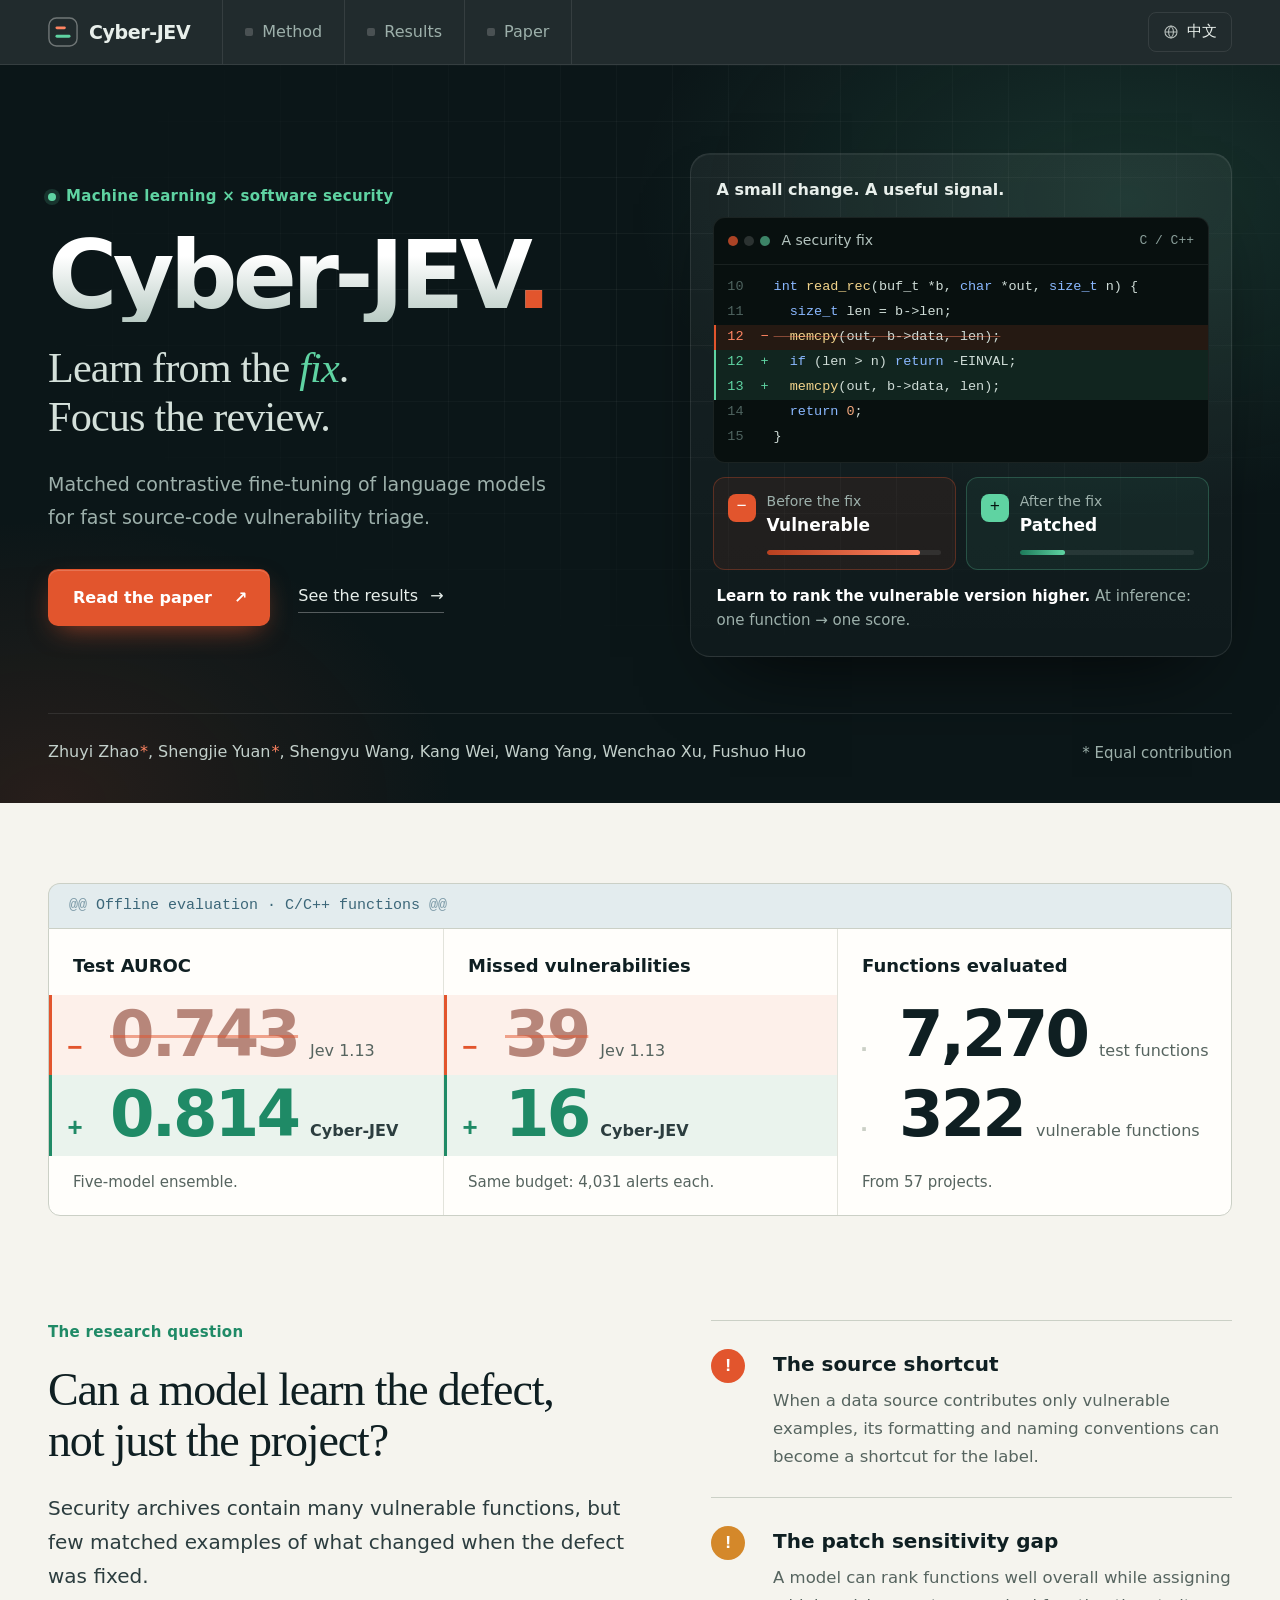
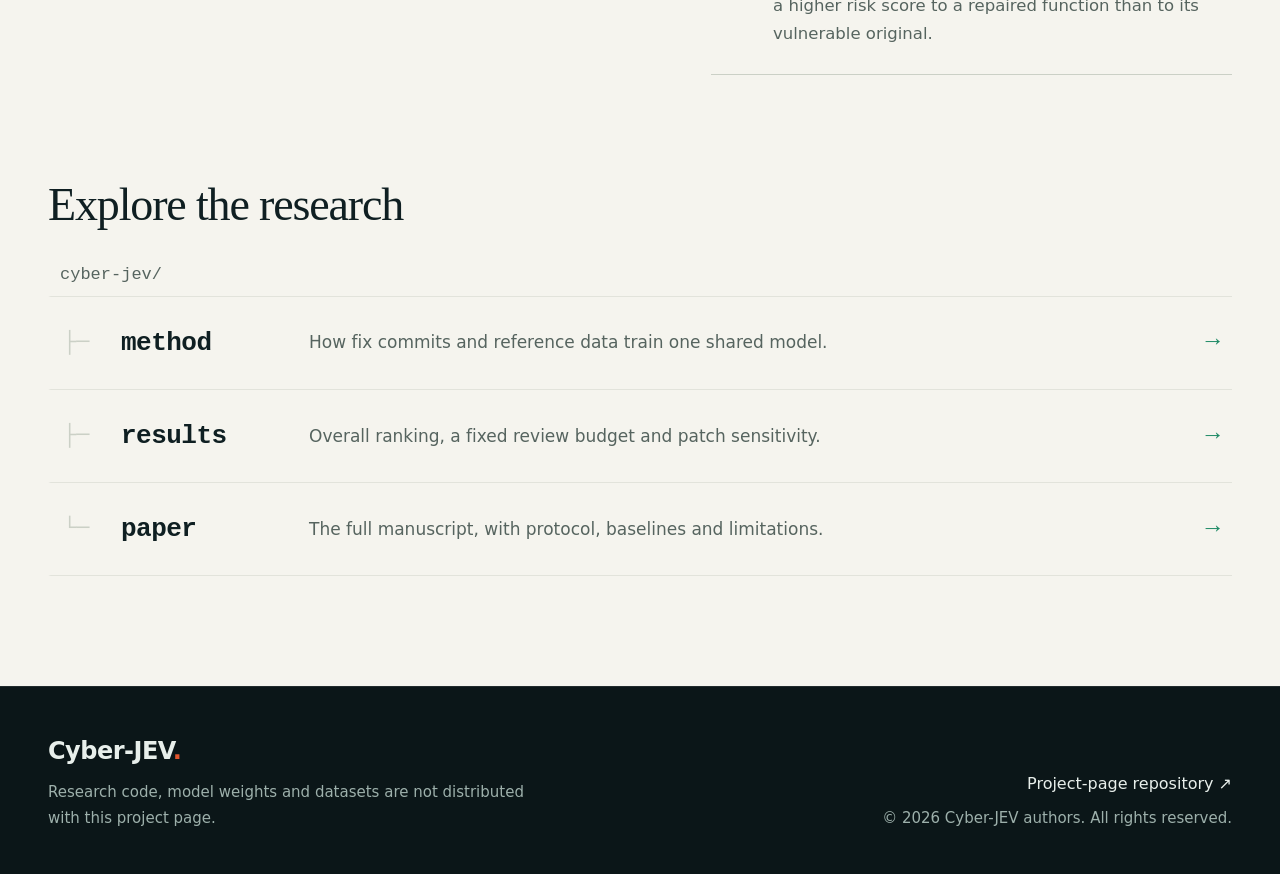
==== commit 34df8c3c: "Split project page into four pages with a code-review design Overview, method, results and paper pag" ====
--- a/index.html
+++ b/index.html
@@ -12,16 +12,16 @@
   <link rel="canonical" href="https://ricardoz-kisara.github.io/cyber-jev/">
   <link rel="icon" href="data:image/svg+xml,%3Csvg xmlns='http://www.w3.org/2000/svg' viewBox='0 0 32 32'%3E%3Crect width='32' height='32' rx='8' fill='%230b1618'/%3E%3Crect x='7' y='10' width='12' height='3' rx='1.5' fill='%23ec6a43'/%3E%3Crect x='7' y='19' width='18' height='3' rx='1.5' fill='%2350c897'/%3E%3C/svg%3E">
   <link rel="stylesheet" href="styles.css">
-  <title>Cyber-JEV · Source-code vulnerability triage</title>
+  <title data-i18n="titleHome">Cyber-JEV · Source-code vulnerability triage</title>
   <script src="script.js" defer></script>
 </head>
 <body>
 <a class="skip" href="#main" data-i18n="skip">Skip to content</a>
 <header class="header">
   <div class="header-inner">
-    <a class="wordmark" href="#" aria-label="Cyber-JEV home"><svg class="brand-mark" viewBox="0 0 32 32" aria-hidden="true"><rect x="1" y="1" width="30" height="30" rx="8"/><rect class="bm-del" x="8" y="10" width="11" height="3" rx="1.5"/><rect class="bm-add" x="8" y="19" width="16" height="3" rx="1.5"/></svg>Cyber-JEV</a>
+    <a class="wordmark" href="./" aria-label="Cyber-JEV home"><svg class="brand-mark" viewBox="0 0 32 32" aria-hidden="true"><rect x="1" y="1" width="30" height="30" rx="8"/><rect class="bm-del" x="8" y="10" width="11" height="3" rx="1.5"/><rect class="bm-add" x="8" y="19" width="16" height="3" rx="1.5"/></svg>Cyber-JEV</a>
     <nav aria-label="Main navigation">
-      <a href="#method" data-i18n="navMethod">Method</a><a href="#results" data-i18n="navResults">Results</a><a href="#paper" data-i18n="navPaper">Paper</a>
+      <a href="method.html" data-i18n="navMethod">Method</a><a href="results.html" data-i18n="navResults">Results</a><a href="paper.html" data-i18n="navPaper">Paper</a>
     </nav>
     <button class="language" id="language" type="button" aria-label="Switch to Chinese"><svg viewBox="0 0 24 24" aria-hidden="true"><circle cx="12" cy="12" r="9"/><path d="M3 12h18M12 3c2.5 2.6 3.8 5.6 3.8 9s-1.3 6.4-3.8 9c-2.5-2.6-3.8-5.6-3.8-9S9.5 5.6 12 3z"/></svg><span class="language-label">中文</span></button>
   </div>
@@ -34,74 +34,65 @@
         <h1 id="hero-title">Cyber-JEV<span class="title-dot">.</span></h1>
         <p class="hero-subtitle" data-i18n="heroSubtitle">Learn from the <em>fix</em>.<br>Focus the review.</p>
         <p class="hero-description" data-i18n="heroDescription">Matched contrastive fine-tuning of language models for fast source-code vulnerability triage.</p>
-        <div class="hero-actions"><a class="button primary" href="assets/cyber-jev-paper.pdf" target="_blank" rel="noopener"><span data-i18n="readPaper">Read the paper</span> <span aria-hidden="true">↗</span></a><a class="text-link" href="#method"><span data-i18n="exploreMethod">Explore the method</span> <span aria-hidden="true">↓</span></a></div>
-        <p class="manuscript-label" data-i18n="manuscriptLabel">Research manuscript · October 2026</p>
+        <div class="hero-actions"><a class="button primary" href="assets/cyber-jev-paper.pdf" target="_blank" rel="noopener"><span data-i18n="readPaper">Read the paper</span> <span aria-hidden="true">↗</span></a><a class="text-link" href="results.html"><span data-i18n="seeResults">See the results</span> <span aria-hidden="true">→</span></a></div>
       </div>
-      <div class="hero-visual" aria-label="Conceptual diagram: learn from a matched fix group, then score individual functions for review">
-        <div class="visual-heading"><span class="tiny-label" data-i18n="visualTitle">A SMALL CHANGE. A USEFUL SIGNAL.</span><span class="visual-no">FIG. 01</span></div>
+      <figure class="hero-visual" aria-label="Conceptual diagram: learn from a matched fix group, then score individual functions for review">
+        <p class="visual-title" data-i18n="visualTitle">A small change. A useful signal.</p>
         <div class="code-window">
           <div class="window-heading"><span class="window-dots" aria-hidden="true"><i></i><i></i><i></i></span><span data-i18n="fixCommit">A security fix</span><span class="window-tag">C / C++</span></div>
           <div class="diff" aria-hidden="true">
             <div class="dl"><span class="ln">10</span><span class="sg"></span><code><b class="k">int</b> <b class="f">read_rec</b>(buf_t *b, <b class="k">char</b> *out, <b class="k">size_t</b> n) {</code></div>
             <div class="dl"><span class="ln">11</span><span class="sg"></span><code>  <b class="k">size_t</b> len = b-&gt;len;</code></div>
             <div class="dl del"><span class="ln">12</span><span class="sg">−</span><code>  <b class="f">memcpy</b>(out, b-&gt;data, len);</code></div>
-            <div class="dl add"><span class="ln">12</span><span class="sg">+</span><code>  <b class="k">if</b> (len &gt; n) <b class="k">return</b> -EINVAL;</code><span class="diff-tag" data-i18n="patchLabel">patch</span></div>
+            <div class="dl add"><span class="ln">12</span><span class="sg">+</span><code>  <b class="k">if</b> (len &gt; n) <b class="k">return</b> -EINVAL;</code></div>
             <div class="dl add"><span class="ln">13</span><span class="sg">+</span><code>  <b class="f">memcpy</b>(out, b-&gt;data, len);</code></div>
             <div class="dl"><span class="ln">14</span><span class="sg"></span><code>  <b class="k">return</b> <b class="n">0</b>;</code></div>
             <div class="dl"><span class="ln">15</span><span class="sg"></span><code>}</code></div>
           </div>
         </div>
-        <div class="connector"><span class="connector-line"></span><span class="connector-label" data-i18n="matchedComparison">Matched comparison</span><span class="connector-line"></span></div>
         <div class="pair">
           <div class="pair-item vulnerable"><span class="pair-symbol">−</span><div class="pair-text"><small data-i18n="beforeFix">Before the fix</small><strong data-i18n="vulnerable">Vulnerable</strong><span class="meter" aria-hidden="true"><i></i></span></div></div>
           <div class="pair-item patched"><span class="pair-symbol">+</span><div class="pair-text"><small data-i18n="afterFix">After the fix</small><strong data-i18n="patched">Patched</strong><span class="meter" aria-hidden="true"><i></i></span></div></div>
         </div>
-        <div class="visual-output"><span class="output-icon" aria-hidden="true">↗</span><div><strong data-i18n="learnRank">Learn to rank the vulnerable version higher.</strong><p data-i18n="singleInput">At inference: one function → one score.</p></div></div>
-        <div class="visual-footer"><span data-i18n="conceptual">Conceptual illustration</span><span aria-hidden="true">01 — 03</span></div>
-      </div>
+        <figcaption class="visual-output"><strong data-i18n="learnRank">Learn to rank the vulnerable version higher.</strong> <span data-i18n="singleInput">At inference: one function → one score.</span></figcaption>
+      </figure>
     </section>
-    <div class="authors wrap"><p>Zhuyi Zhao<span class="star">*</span>, Shengjie Yuan<span class="star">*</span>, Shengyu Wang, Kang Wei,<br class="author-break"> Wang Yang, Wenchao Xu, Fushuo Huo</p><span data-i18n="equalContribution">* Equal contribution</span></div>
+    <div class="authors wrap"><p>Zhuyi Zhao<span class="star">*</span>, Shengjie Yuan<span class="star">*</span>, Shengyu Wang, Kang Wei, Wang Yang, Wenchao Xu, Fushuo Huo</p><span data-i18n="equalContribution">* Equal contribution</span></div>
   </div>
-  <section class="metrics wrap" aria-label="Reported benchmark highlights">
-    <div class="metric"><p class="metric-number">0.814</p><h2 data-i18n="metric1">Test AUROC</h2><p data-i18n="metric1Note">Five-model ensemble · Jev 1.13: 0.743</p></div>
-    <div class="metric"><p class="metric-number">39<span class="metric-arrow">→</span><span class="metric-good">16</span></p><h2 data-i18n="metric2">Missed vulnerabilities</h2><p data-i18n="metric2Note">Jev → Cyber-JEV · same 4,031-alert budget</p></div>
-    <div class="metric"><p class="metric-number">7,270</p><h2 data-i18n="metric3">Functions evaluated</h2><p data-i18n="metric3Note">57 projects · 322 vulnerable functions</p></div>
+  <section class="home-diff wrap" aria-label="Reported benchmark highlights">
+    <div class="hunk"><span class="at">@@</span> <span data-i18n="hunkBench">Offline evaluation · C/C++ functions</span> <span class="at">@@</span></div>
+    <div class="diff-panel">
+      <div class="dgroup"><h2 class="dgroup-title" data-i18n="metric1">Test AUROC</h2>
+        <div class="drow minus"><span class="sign">−</span><span class="val">0.743</span><span class="who">Jev 1.13</span></div>
+        <div class="drow plus"><span class="sign">+</span><span class="val">0.814</span><span class="who">Cyber-JEV</span></div>
+        <p class="dnote" data-i18n="metric1Note">Five-model ensemble.</p></div>
+      <div class="dgroup"><h2 class="dgroup-title" data-i18n="metric2">Missed vulnerabilities</h2>
+        <div class="drow minus"><span class="sign">−</span><span class="val">39</span><span class="who">Jev 1.13</span></div>
+        <div class="drow plus"><span class="sign">+</span><span class="val">16</span><span class="who">Cyber-JEV</span></div>
+        <p class="dnote" data-i18n="metric2Note">Same budget: 4,031 alerts each.</p></div>
+      <div class="dgroup"><h2 class="dgroup-title" data-i18n="metric3">Functions evaluated</h2>
+        <div class="drow ctx"><span class="sign">·</span><span class="val">7,270</span><span class="who" data-i18n="ctxFunctions">test functions</span></div>
+        <div class="drow ctx"><span class="sign">·</span><span class="val">322</span><span class="who" data-i18n="ctxVulnerable">vulnerable functions</span></div>
+        <p class="dnote" data-i18n="metric3Note">From 57 projects.</p></div>
+    </div>
   </section>
   <section class="problem wrap section" aria-labelledby="problem-title">
-    <div><p class="eyebrow" data-i18n="problemEyebrow">01 / The research question</p><h2 class="section-title" id="problem-title" data-i18n="problemTitle">Can a model learn the defect,<br>not just the project?</h2></div>
-    <div class="problem-body"><p class="lead" data-i18n="problemLead">Security archives contain many vulnerable functions, but few matched examples of what changed when the defect was fixed.</p><div class="research-point"><span>01</span><div><h3 data-i18n="sourceTitle">The source shortcut</h3><p data-i18n="sourceText">When a data source contributes only vulnerable examples, its formatting and naming conventions can become a shortcut for the label.</p></div></div><div class="research-point"><span>02</span><div><h3 data-i18n="patchTitle">The patch sensitivity gap</h3><p data-i18n="patchText">A model can rank functions well overall while assigning a higher risk score to a repaired function than to its vulnerable original.</p></div></div></div>
+    <div><p class="eyebrow" data-i18n="problemEyebrow">The research question</p><h2 class="section-title" id="problem-title" data-i18n="problemTitle">Can a model learn the defect,<br>not just the project?</h2><p class="lead" data-i18n="problemLead">Security archives contain many vulnerable functions, but few matched examples of what changed when the defect was fixed.</p></div>
+    <ol class="findings">
+      <li><span class="flag" aria-hidden="true">!</span><div><h3 data-i18n="sourceTitle">The source shortcut</h3><p data-i18n="sourceText">When a data source contributes only vulnerable examples, its formatting and naming conventions can become a shortcut for the label.</p></div></li>
+      <li><span class="flag" aria-hidden="true">!</span><div><h3 data-i18n="patchTitle">The patch sensitivity gap</h3><p data-i18n="patchText">A model can rank functions well overall while assigning a higher risk score to a repaired function than to its vulnerable original.</p></div></li>
+    </ol>
   </section>
-  <section class="method-section" id="method" aria-labelledby="method-title">
-    <div class="wrap section"><div class="section-heading"><div><p class="eyebrow" data-i18n="methodEyebrow">02 / The approach</p><h2 class="section-title" id="method-title" data-i18n="methodTitle">Compare locally.<br>Score individually.</h2></div><p class="heading-note" data-i18n="methodIntro">Fix commits supply the comparison. Reference data anchor the classification task. Both update one shared model.</p></div>
-    <div class="pipeline">
-      <article class="pipeline-step"><div class="step-top"><span class="step-number">01</span><span class="tiny-label">PMC</span></div><h3 data-i18n="step1Title">Build matched groups</h3><p data-i18n="step1Text">Reconstruct the vulnerable function, its patched version, and up to two unchanged functions from the same file.</p><div class="group-diagram" aria-hidden="true"><span class="group-v" data-i18n="vulnerable">Vulnerable</span><span class="group-p" data-i18n="patched">Patched</span><span class="group-c" data-i18n="context">Same-file context × 2</span></div><div class="step-bottom" data-i18n="step1Bottom">2,829 groups · verified file snapshots</div></article>
-      <article class="pipeline-step"><div class="step-top"><span class="step-number">02</span><span class="tiny-label">HYB</span></div><h3 data-i18n="step2Title">Train two linked tasks</h3><p data-i18n="step2Text">Classify functions from the reference pool. Rank the vulnerable member above the other members of each matched group.</p><div class="loss-diagram" aria-hidden="true"><span data-i18n="classification">Classification</span><b>+</b><span data-i18n="groupRanking">Group ranking</span></div><div class="step-bottom" data-i18n="step2Bottom">One shared Qwen3.5-4B backbone</div></article>
-      <article class="pipeline-step"><div class="step-top"><span class="step-number">03</span><span class="tiny-label" data-i18n="inference">INFERENCE</span></div><h3 data-i18n="step3Title">Prioritize review</h3><p data-i18n="step3Text">Score one function at a time, then sort and select functions within a review budget for deeper analysis.</p><div class="rank-diagram" aria-hidden="true"><i style="--bar:87%"></i><i style="--bar:62%"></i><i style="--bar:36%"></i></div><div class="step-bottom" data-i18n="step3Bottom">One forward pass per model and function</div></article>
-    </div>
-    <p class="method-footnote" data-i18n="methodNote">Patched and unchanged functions provide weak supervision, not independently verified benign labels. External groups contribute to ranking only; the classification term uses the reference pool.</p></div>
+  <section class="tree-section wrap" aria-labelledby="explore-title">
+    <h2 class="section-title" id="explore-title" data-i18n="exploreTitle">Explore the research</h2>
+    <nav class="tree" aria-labelledby="explore-title">
+      <p class="tree-root" aria-hidden="true">cyber-jev/</p>
+      <a class="tree-row" href="method.html"><span class="branch" aria-hidden="true">├─</span><span class="tree-name">method</span><span class="tree-desc" data-i18n="exploreMethod">How fix commits and reference data train one shared model.</span><span class="tree-go" aria-hidden="true">→</span></a>
+      <a class="tree-row" href="results.html"><span class="branch" aria-hidden="true">├─</span><span class="tree-name">results</span><span class="tree-desc" data-i18n="exploreResults">Overall ranking, a fixed review budget and patch sensitivity.</span><span class="tree-go" aria-hidden="true">→</span></a>
+      <a class="tree-row" href="paper.html"><span class="branch" aria-hidden="true">└─</span><span class="tree-name">paper</span><span class="tree-desc" data-i18n="explorePaper">The full manuscript, with protocol, baselines and limitations.</span><span class="tree-go" aria-hidden="true">→</span></a>
+    </nav>
   </section>
-  <section class="wrap section results" id="results" aria-labelledby="results-title">
-    <div class="section-heading"><div><p class="eyebrow" data-i18n="resultsEyebrow">03 / The evidence</p><h2 class="section-title" id="results-title" data-i18n="resultsTitle">Measured in review decisions.</h2></div><p class="heading-note" data-i18n="resultsIntro">Offline evaluation on C/C++ functions. Reported Cyber-JEV results use the five-model ensemble unless stated otherwise.</p></div>
-    <div class="tabs" role="tablist" aria-label="Evaluation views"><button id="tab-ranking" role="tab" aria-selected="true" aria-controls="panel-ranking" data-panel="ranking" data-i18n="tabRanking">Overall ranking</button><button id="tab-budget" role="tab" aria-selected="false" aria-controls="panel-budget" tabindex="-1" data-panel="budget" data-i18n="tabBudget">Fixed review budget</button><button id="tab-patches" role="tab" aria-selected="false" aria-controls="panel-patches" tabindex="-1" data-panel="patches" data-i18n="tabPatches">Patch sensitivity</button></div>
-    <div id="panel-ranking" class="result-panel" role="tabpanel" aria-labelledby="tab-ranking" tabindex="0"><div class="table-card"><div class="table-scroll"><table><caption data-i18n="rankingCaption">Main test benchmark · 7,270 functions</caption><thead><tr><th scope="col" data-i18n="system">System</th><th scope="col">AUROC ↑</th><th scope="col" data-i18n="ap">Average precision ↑</th><th scope="col" data-i18n="lengthAuc">Length-stratified AUROC ↑</th></tr></thead><tbody><tr><th scope="row">Jev 1.13</th><td>0.743</td><td>0.101</td><td>0.706</td></tr><tr class="featured"><th scope="row">Cyber-JEV <span class="row-tag" data-i18n="ensemble">5 models</span></th><td>0.814</td><td>0.197</td><td>0.768</td></tr></tbody></table></div></div><p class="result-note" data-i18n="rankingNote">Reference-only fine-tuning reaches 0.804 AUROC. The small aggregate difference from Cyber-JEV is not evidence of a conclusive AUROC advantage over that baseline; patch-pair behavior provides a separate comparison. These are results for the reported benchmark, not a universal ranking of tools.</p></div>
-    <div id="panel-budget" class="result-panel" role="tabpanel" aria-labelledby="tab-budget" tabindex="0" hidden><div class="table-card"><div class="table-scroll"><table><caption data-i18n="budgetCaption">Same 4,031-alert review budget · 322 vulnerable functions</caption><thead><tr><th scope="col" data-i18n="system">System</th><th scope="col" data-i18n="detected">Detected ↑</th><th scope="col" data-i18n="missed">Missed ↓</th><th scope="col" data-i18n="falseAlarms">False alarms ↓</th></tr></thead><tbody><tr><th scope="row">Jev 1.13</th><td>283</td><td>39</td><td>3,748</td></tr><tr class="featured"><th scope="row">Cyber-JEV</th><td>306</td><td>16</td><td>3,725</td></tr></tbody></table></div></div><p class="result-note" data-i18n="budgetNote">The alert count matches Jev 1.13 at its default threshold. Both systems flag exactly 4,031 functions. Cyber-JEV finds 23 more vulnerable functions at this operating point; it still misses 16.</p></div>
-    <div id="panel-patches" class="result-panel" role="tabpanel" aria-labelledby="tab-patches" tabindex="0" hidden><div class="table-card"><div class="table-scroll"><table class="bars"><caption data-i18n="patchCaption">Vulnerable–patched pair ranking · ties receive half credit</caption><thead><tr><th scope="col" data-i18n="training">Training variant</th><th scope="col">T271 ↑</th><th scope="col">A72 ↑</th><th scope="col">P309 ↑</th></tr></thead><tbody><tr><th scope="row" data-i18n="referenceOnly">Reference data only</th><td style="--v:32.8%">32.8%</td><td style="--v:33.3%">33.3%</td><td style="--v:37.5%">37.5%</td></tr><tr class="featured"><th scope="row">Cyber-JEV</th><td style="--v:47.6%">47.6%</td><td style="--v:62.5%">62.5%</td><td style="--v:52.4%">52.4%</td></tr><tr><th scope="row" data-i18n="patchedOnly">Patched-only groups (3 models)</th><td style="--v:55.7%">55.7%</td><td style="--v:80.6%">80.6%</td><td style="--v:63.1%">63.1%</td></tr></tbody></table></div></div><p class="result-note" data-i18n="patchNote">T271 comes from the main benchmark; A72 and P309 are external TitanVul suites. Full Cyber-JEV improves by 14.8, 29.2 and 14.9 percentage points over reference-only training. Patched-only groups score higher on these pair tests, illustrating the trade-off between global ranking and patch sensitivity.</p></div>
-    <div class="evidence-note"><span class="note-icon" aria-hidden="true">↳</span><p data-i18n="evidenceNote">Evaluation separates protected splits from training by project, CVE, fix commit and code similarity. The manuscript reports project-cluster bootstrap intervals and patch-pair tests. Dataset labels and commit-derived supervision retain their original limitations.</p></div>
-  </section>
-  <section class="scope-section wrap"><div><p class="eyebrow" data-i18n="scopeEyebrow">A role in the review workflow</p><h2 class="section-title" data-i18n="scopeTitle">A first pass.<br>A human decision.</h2></div><div class="scope-body"><p class="lead" data-i18n="scopeText">The intended use is to rank changed functions before deeper review with static analysis, rules or a security reviewer.</p><p data-i18n="scopeNote">The work evaluates historical functions and fixes. Live pull-request deployment, new vulnerability discovery and comparative throughput have not been demonstrated. A score prioritizes attention; it does not establish that code is safe.</p></div></section>
-  <section class="paper-section" id="paper" aria-labelledby="paper-title"><div class="wrap paper-inner"><div><p class="eyebrow" data-i18n="paperEyebrow">04 / Read the research</p><h2 id="paper-title" data-i18n="paperTitle">The method.<br>The results.<br>The full context.</h2><a class="button primary" href="assets/cyber-jev-paper.pdf" target="_blank" rel="noopener"><span data-i18n="downloadPaper">Open manuscript PDF</span><span aria-hidden="true">↗</span></a><p class="paper-meta" data-i18n="paperMeta">8 pages · English · October 2026 manuscript</p></div><div class="citation-card"><div class="citation-header"><span class="window-dots" aria-hidden="true"><i></i><i></i><i></i></span><span class="citation-title" data-i18n="citationTitle">Cite this manuscript</span><button id="copy-citation" type="button" data-i18n="copy">Copy BibTeX</button></div><pre id="citation-text">@misc{zhao2026cyberjev,
-  title = {Cyber-JEV: Matched Contrastive
-    Fine-Tuning of Language Models for Fast
-    Source-Code Vulnerability Triage},
-  author = {Zhao, Zhuyi and Yuan, Shengjie
-    and Wang, Shengyu and Wei, Kang
-    and Yang, Wang and Xu, Wenchao
-    and Huo, Fushuo},
-  year = {2026},
-  note = {Research manuscript},
-  url = {https://ricardoz-kisara.github.io/cyber-jev/}
-}</pre><a href="citation.bib" download data-i18n="downloadBib">Download .bib file ↓</a><span id="copy-status" class="sr-only" role="status" aria-live="polite"></span></div></div></section>
 </main>
-<footer class="footer"><div class="wrap footer-inner"><div><a class="footer-brand" href="#">Cyber-JEV<span>.</span></a><p data-i18n="availability">Research code, model weights and datasets are not distributed with this project page.</p></div><div class="footer-right"><a href="https://github.com/RicardoZ-kisara/cyber-jev" target="_blank" rel="noopener" data-i18n="pageRepo">Project-page repository ↗</a><p>© 2026 Cyber-JEV authors. <span data-i18n="rights">All rights reserved.</span></p></div></div></footer>
+<footer class="footer"><div class="wrap footer-inner"><div><a class="footer-brand" href="./">Cyber-JEV<span>.</span></a><p data-i18n="availability">Research code, model weights and datasets are not distributed with this project page.</p></div><div class="footer-right"><a href="https://github.com/RicardoZ-kisara/cyber-jev" target="_blank" rel="noopener" data-i18n="pageRepo">Project-page repository ↗</a><p>© 2026 Cyber-JEV authors. <span data-i18n="rights">All rights reserved.</span></p></div></div></footer>
 </body>
 </html>
--- a/styles.css
+++ b/styles.css
@@ -1,27 +1,29 @@
-/* Cyber-JEV project page. Theme: a security fix read as a code diff —
-   night background, vermilion for the vulnerable line, green for the patch. */
+/* Cyber-JEV project page. The page reads like a reviewed patch:
+   comparisons are diff lines (− before, + after), notes are code comments,
+   the method is a commit graph and navigation is a set of editor tabs. */
 :root {
   --bg: #f5f4ee;
   --bg-alt: #ecefe8;
-  --surface: #ffffff;
+  --surface: #fffefb;
   --ink: #0f1f22;
   --ink-2: #2c3d3f;
-  --muted: #5f6d6c;
-  --line: #e0e2da;
-  --line-strong: #cdd2c8;
+  --muted: #56645f;
+  --line: #e2e3db;
+  --line-strong: #cbd0c6;
   --night: #0b1618;
-  --night-2: #112124;
   --night-line: rgba(255, 255, 255, .09);
   --night-text: #e8efeb;
-  --night-muted: #8ea29e;
+  --night-muted: #9db0ab;
   --vuln: #e2552d;
   --vuln-bright: #ff8462;
-  --vuln-soft: #fbe7de;
-  --fix: #23946e;
+  --vuln-ink: #b5482a;
+  --vuln-tint: rgba(226, 85, 45, .08);
+  --fix: #1f8a66;
   --fix-bright: #5fd3a2;
-  --fix-soft: #dcf0e6;
-  --radius: 14px;
-  --shadow: 0 1px 2px rgba(15, 31, 34, .04), 0 8px 24px -12px rgba(15, 31, 34, .14);
+  --fix-tint: rgba(31, 138, 102, .09);
+  --alt: #3d6fa3;
+  --hunk: #e3ecee;
+  --hunk-ink: #3c6779;
   --sans: Inter, "Segoe UI", system-ui, -apple-system, "PingFang SC", "Microsoft YaHei", sans-serif;
   --serif: "Iowan Old Style", Georgia, "Times New Roman", "Songti SC", serif;
   --mono: ui-monospace, "JetBrains Mono", "Cascadia Code", "SF Mono", Consolas, monospace;
@@ -30,122 +32,121 @@
 * { box-sizing: border-box; }
 html { scroll-behavior: smooth; scroll-padding-top: 84px; }
 body {
-  margin: 0;
-  background: var(--bg);
-  color: var(--ink);
-  font-family: var(--sans);
-  font-size: 16px;
-  line-height: 1.65;
-  -webkit-font-smoothing: antialiased;
-  text-rendering: optimizeLegibility;
-}
+  margin: 0; background: var(--bg); color: var(--ink);
+  font-family: var(--sans); font-size: 17px; line-height: 1.7;
+  -webkit-font-smoothing: antialiased; text-rendering: optimizeLegibility;
+  display: flex; flex-direction: column; min-height: 100vh;
+}
+main { flex: 1; }
 button, a { -webkit-tap-highlight-color: transparent; touch-action: manipulation; }
 button { font: inherit; cursor: pointer; }
 a { color: inherit; text-decoration: none; }
-a:focus-visible, button:focus-visible, [tabindex]:focus-visible { outline: 2px solid var(--vuln); outline-offset: 4px; border-radius: 4px; }
-::selection { background: var(--fix-soft); color: var(--ink); }
-[hidden] { display: none !important; }
+a:focus-visible, button:focus-visible { outline: 2px solid var(--vuln); outline-offset: 4px; border-radius: 4px; }
+::selection { background: rgba(95, 211, 162, .3); }
 .wrap { width: min(1200px, calc(100% - 96px)); margin-inline: auto; }
-
-/* ---------- Header ---------- */
-.header {
-  position: sticky; top: 0; z-index: 30;
-  background: rgba(11, 22, 24, .82);
-  backdrop-filter: saturate(1.4) blur(14px);
-  -webkit-backdrop-filter: saturate(1.4) blur(14px);
-  border-bottom: 1px solid var(--night-line);
-  color: var(--night-text);
-}
-.header-inner {
-  height: 68px; max-width: 1296px; margin: auto; padding: 0 48px;
-  display: grid; grid-template-columns: 1fr auto 1fr; align-items: center; gap: 24px;
-}
-.wordmark { display: inline-flex; align-items: center; gap: 11px; font-weight: 700; font-size: 18px; letter-spacing: -.4px; justify-self: start; }
+.section { padding-top: 104px; padding-bottom: 104px; }
+code, .mono { font-family: var(--mono); font-variant-ligatures: none; }
+
+/* ---------- Header: editor tabs ---------- */
+.header { position: sticky; top: 0; z-index: 30; color: var(--night-text); background: rgba(11, 22, 24, .9); backdrop-filter: blur(14px); -webkit-backdrop-filter: blur(14px); border-bottom: 1px solid var(--night-line); }
+.header-inner { height: 64px; max-width: 1296px; margin: auto; padding: 0 48px; display: flex; align-items: stretch; gap: 32px; }
+.wordmark { display: inline-flex; align-items: center; gap: 11px; font-weight: 700; font-size: 19px; letter-spacing: -.4px; }
 .wordmark:hover { color: #fff; }
-.brand-mark { width: 28px; height: 28px; flex-shrink: 0; }
+.brand-mark { width: 30px; height: 30px; flex-shrink: 0; }
 .brand-mark > rect:first-child { fill: none; stroke: rgba(255, 255, 255, .35); stroke-width: 1.5; }
 .bm-del { fill: var(--vuln-bright); }
 .bm-add { fill: var(--fix-bright); }
-.header nav { display: flex; gap: 6px; font-size: 14px; }
-.header nav a { padding: 7px 14px; border-radius: 999px; color: var(--night-muted); transition: color .2s, background .2s; }
-.header nav a:hover, .header nav a.active { color: #fff; background: rgba(255, 255, 255, .07); }
-.language {
-  justify-self: end; display: inline-flex; align-items: center; gap: 8px;
-  border: 1px solid var(--night-line); background: rgba(255, 255, 255, .03); color: var(--night-text);
-  border-radius: 999px; padding: 7px 14px; font-size: 13px; transition: background .2s, border-color .2s;
-}
-.language:hover { background: rgba(255, 255, 255, .08); border-color: rgba(255, 255, 255, .2); }
-.language svg { width: 15px; height: 15px; fill: none; stroke: currentColor; stroke-width: 1.6; opacity: .75; }
-
-/* ---------- Hero ---------- */
-.hero-band {
+.header nav { display: flex; align-items: stretch; border-left: 1px solid var(--night-line); }
+.header nav a { position: relative; display: flex; align-items: center; gap: 9px; padding: 0 22px; font-size: 16px; color: var(--night-muted); border-right: 1px solid var(--night-line); transition: color .2s, background .2s; }
+.header nav a::before { content: ""; width: 8px; height: 8px; border-radius: 2px; background: rgba(255, 255, 255, .18); }
+.header nav a:hover { color: #fff; background: rgba(255, 255, 255, .04); }
+.header nav a[aria-current=page] { color: #fff; background: rgba(255, 255, 255, .07); }
+.header nav a[aria-current=page]::before { background: var(--fix-bright); }
+.header nav a[aria-current=page]::after { content: ""; position: absolute; left: 0; right: 0; top: 0; height: 2px; background: var(--fix-bright); }
+.language { margin-left: auto; align-self: center; display: inline-flex; align-items: center; gap: 8px; border: 1px solid var(--night-line); background: transparent; color: var(--night-text); border-radius: 8px; padding: 6px 14px; font-size: 15px; transition: background .2s; }
+.language:hover { background: rgba(255, 255, 255, .08); }
+.language svg { width: 16px; height: 16px; fill: none; stroke: currentColor; stroke-width: 1.6; opacity: .75; }
+
+/* ---------- Shared vocabulary ---------- */
+.eyebrow { font-size: 15px; font-weight: 600; letter-spacing: .02em; display: flex; align-items: center; gap: 10px; margin: 0 0 18px; color: var(--fix); }
+.path { font-family: var(--mono); font-size: 16px; color: var(--night-muted); margin: 0 0 22px; }
+.path b { font-weight: 500; color: var(--fix-bright); }
+.section-title { font-family: var(--serif); font-size: 46px; line-height: 1.12; letter-spacing: -.025em; font-weight: 400; margin: 0; }
+.lead { font-size: 20px; line-height: 1.7; margin: 24px 0 0; color: var(--ink-2); }
+.comment { display: grid; grid-template-columns: 34px 1fr; font-size: 16px; line-height: 1.8; color: var(--muted); max-width: 940px; margin: 26px 0 0; }
+.comment::before { content: "//"; font-family: var(--mono); font-weight: 600; color: var(--fix); }
+
+/* Hunk header + diff panel */
+.hunk { font-family: var(--mono); font-size: 15px; color: var(--hunk-ink); background: var(--hunk); border: 1px solid var(--line-strong); border-bottom: 0; border-radius: 12px 12px 0 0; padding: 9px 20px; }
+.hunk .at { color: #7c9aa7; }
+.diff-panel { display: grid; grid-template-columns: repeat(3, 1fr); background: var(--surface); border: 1px solid var(--line-strong); border-radius: 0 0 12px 12px; overflow: hidden; }
+.diff-panel.two { grid-template-columns: 1fr 1fr; }
+.dgroup { padding: 22px 0 20px; border-left: 1px solid var(--line); min-width: 0; }
+.dgroup:first-child { border-left: 0; }
+.dgroup-title { display: flex; justify-content: space-between; align-items: baseline; gap: 12px; font-size: 18px; font-weight: 650; margin: 0 24px 14px; }
+.dgroup-title em { font-style: normal; font-size: 16px; font-weight: 700; color: var(--fix); white-space: nowrap; }
+.drow { position: relative; display: grid; grid-template-columns: 46px auto 1fr; align-items: baseline; column-gap: 12px; padding: 4px 22px 4px 0; border-left: 3px solid transparent; }
+.drow .sign { font-family: var(--mono); font-size: 26px; font-weight: 600; text-align: center; }
+.drow .val { font-size: clamp(46px, 5vw, 70px); line-height: 1.12; font-weight: 750; letter-spacing: -.045em; font-variant-numeric: tabular-nums; }
+.drow .who { font-size: 16px; color: var(--muted); }
+.minus { background: var(--vuln-tint); border-left-color: var(--vuln); }
+.minus .sign { color: var(--vuln); }
+.minus .val { color: #b7867a; text-decoration: line-through; text-decoration-thickness: 3px; text-decoration-color: rgba(226, 85, 45, .5); }
+.plus { background: var(--fix-tint); border-left-color: var(--fix); }
+.plus .sign, .plus .val { color: var(--fix); }
+.plus .who { color: var(--ink-2); font-weight: 600; }
+.ctx .sign { color: var(--line-strong); }
+.dnote { margin: 14px 24px 0; font-size: 15px; color: var(--muted); }
+
+/* ---------- Home hero ---------- */
+.hero-band, .page-band, .paper-section {
   position: relative; overflow: hidden; color: var(--night-text);
   background:
     radial-gradient(55% 60% at 88% 18%, rgba(95, 211, 162, .14), transparent 70%),
     radial-gradient(45% 55% at 4% 100%, rgba(226, 85, 45, .13), transparent 70%),
     var(--night);
-  padding-bottom: 104px;
-}
-.hero-band::before {
+}
+.hero-band::before, .page-band::before, .paper-section::before {
   content: ""; position: absolute; inset: 0; pointer-events: none;
-  background-image:
-    linear-gradient(rgba(255, 255, 255, .045) 1px, transparent 1px),
-    linear-gradient(90deg, rgba(255, 255, 255, .045) 1px, transparent 1px);
+  background-image: linear-gradient(rgba(255, 255, 255, .045) 1px, transparent 1px), linear-gradient(90deg, rgba(255, 255, 255, .045) 1px, transparent 1px);
   background-size: 56px 56px;
   -webkit-mask-image: radial-gradient(ellipse 80% 70% at 60% 30%, #000 20%, transparent 75%);
   mask-image: radial-gradient(ellipse 80% 70% at 60% 30%, #000 20%, transparent 75%);
 }
+.hero-band { padding-bottom: 36px; }
 .hero { position: relative; display: grid; grid-template-columns: 1.05fr 1fr; gap: 72px; padding-top: 88px; padding-bottom: 56px; align-items: center; }
-.eyebrow {
-  font-family: var(--mono); font-size: 11.5px; letter-spacing: 1.4px; text-transform: uppercase; font-weight: 500;
-  display: flex; align-items: center; gap: 10px; margin: 0 0 22px; color: var(--fix);
-}
-.hero .eyebrow { color: var(--fix-bright); }
-.dot { width: 7px; height: 7px; background: var(--fix-bright); border-radius: 50%; display: inline-block; box-shadow: 0 0 0 4px rgba(95, 211, 162, .16); animation: pulse 2.8s ease-in-out infinite; }
+.hero-band .eyebrow, .page-band .eyebrow, .paper-section .eyebrow { color: var(--fix-bright); }
+.dot { width: 8px; height: 8px; background: var(--fix-bright); border-radius: 50%; display: inline-block; box-shadow: 0 0 0 4px rgba(95, 211, 162, .16); animation: pulse 2.8s ease-in-out infinite; }
 @keyframes pulse { 50% { box-shadow: 0 0 0 7px rgba(95, 211, 162, 0); } }
 .hero h1 {
-  font-size: clamp(60px, 7.2vw, 100px); line-height: 1; letter-spacing: -.05em; margin: 0 0 22px; font-weight: 750;
+  font-size: clamp(64px, 7.4vw, 104px); line-height: 1; letter-spacing: -.05em; margin: 0 0 22px; font-weight: 750;
   background: linear-gradient(180deg, #ffffff 30%, #b9cbc4); -webkit-background-clip: text; background-clip: text; color: transparent;
 }
 .title-dot { color: var(--vuln); -webkit-text-fill-color: var(--vuln); }
-.hero-subtitle { font-family: var(--serif); font-size: clamp(30px, 3.2vw, 44px); letter-spacing: -.02em; line-height: 1.16; margin: 0 0 26px; color: #d4e0da; }
+.hero-subtitle { font-family: var(--serif); font-size: clamp(32px, 3.3vw, 46px); letter-spacing: -.02em; line-height: 1.16; margin: 0 0 26px; color: #d4e0da; }
 .hero-subtitle em { font-style: italic; color: var(--fix-bright); }
-.hero-description { font-size: 17px; line-height: 1.7; max-width: 480px; color: var(--night-muted); margin: 0 0 34px; }
-.hero-actions { display: flex; gap: 26px; align-items: center; flex-wrap: wrap; }
-.button {
-  display: inline-flex; align-items: center; gap: 22px; font-size: 14.5px; font-weight: 600;
-  padding: 13px 20px 13px 22px; border-radius: 10px; border: 1px solid transparent;
-  transition: background .2s, transform .2s, box-shadow .2s;
-}
+.hero-description { font-size: 19px; line-height: 1.7; max-width: 500px; color: var(--night-muted); margin: 0 0 36px; }
+.hero-actions { display: flex; gap: 28px; align-items: center; flex-wrap: wrap; }
+.button { display: inline-flex; align-items: center; gap: 22px; font-size: 16px; font-weight: 600; padding: 14px 22px 14px 24px; border-radius: 10px; border: 1px solid transparent; transition: background .2s, transform .2s, box-shadow .2s; }
 .button:hover { transform: translateY(-2px); }
 .primary { background: var(--vuln); color: #fff; box-shadow: 0 10px 28px -10px rgba(226, 85, 45, .7), inset 0 1px 0 rgba(255, 255, 255, .18); }
-.primary:hover { background: #ef6339; color: #fff; box-shadow: 0 14px 32px -10px rgba(226, 85, 45, .8), inset 0 1px 0 rgba(255, 255, 255, .2); }
-.text-link { font-size: 14px; display: inline-flex; gap: 12px; align-items: center; color: var(--night-text); border-bottom: 1px solid rgba(255, 255, 255, .25); padding-bottom: 3px; }
+.primary:hover { background: #ef6339; color: #fff; }
+.text-link { font-size: 16px; font-weight: 500; display: inline-flex; gap: 12px; align-items: center; color: var(--night-text); border-bottom: 1px solid rgba(255, 255, 255, .3); padding-bottom: 3px; }
 .text-link:hover { color: var(--fix-bright); border-color: var(--fix-bright); }
-.manuscript-label { font-family: var(--mono); font-size: 11.5px; color: var(--night-muted); margin: 26px 0 0; letter-spacing: .3px; }
-
-/* Hero figure */
-.hero-visual {
-  position: relative; padding: 22px 22px 16px; border-radius: 20px;
-  background: linear-gradient(180deg, rgba(255, 255, 255, .055), rgba(255, 255, 255, .02));
-  border: 1px solid var(--night-line);
-  box-shadow: 0 40px 80px -40px rgba(0, 0, 0, .8), inset 0 1px 0 rgba(255, 255, 255, .06);
-}
-.visual-heading { display: flex; justify-content: space-between; gap: 12px; align-items: center; margin: 2px 4px 16px; }
-.tiny-label, .visual-no { font-family: var(--mono); font-size: 10.5px; letter-spacing: 1.2px; font-weight: 500; text-transform: uppercase; }
-.hero-visual .tiny-label { color: var(--night-text); }
-.visual-no { white-space: nowrap; color: var(--night-muted); }
+
+.hero-visual { position: relative; margin: 0; padding: 22px; border-radius: 20px; background: linear-gradient(180deg, rgba(255, 255, 255, .055), rgba(255, 255, 255, .02)); border: 1px solid var(--night-line); box-shadow: 0 40px 80px -40px rgba(0, 0, 0, .8), inset 0 1px 0 rgba(255, 255, 255, .06); }
+.visual-title { margin: 0 4px 14px; font-size: 16px; font-weight: 600; color: var(--night-text); }
 .code-window { background: #08100f; border: 1px solid rgba(255, 255, 255, .08); border-radius: 12px; overflow: hidden; }
-.window-heading { padding: 11px 14px; border-bottom: 1px solid rgba(255, 255, 255, .07); display: flex; align-items: center; gap: 12px; color: #a8bab4; font-size: 12px; }
+.window-heading { padding: 11px 14px; border-bottom: 1px solid rgba(255, 255, 255, .07); display: flex; align-items: center; gap: 12px; color: #b4c4bf; font-size: 14px; }
 .window-dots { display: inline-flex; gap: 6px; }
-.window-dots i { width: 9px; height: 9px; border-radius: 50%; background: rgba(255, 255, 255, .14); }
+.window-dots i { width: 10px; height: 10px; border-radius: 50%; background: rgba(255, 255, 255, .14); }
 .window-dots i:first-child { background: rgba(226, 85, 45, .75); }
 .window-dots i:last-child { background: rgba(95, 211, 162, .6); }
-.window-tag { margin-left: auto; font-family: var(--mono); color: #7f948f; font-size: 11px; }
-.diff { padding: 10px 0 12px; font-family: var(--mono); font-size: 12.5px; line-height: 1.85; color: #cfdcd7; overflow-x: auto; font-variant-ligatures: none; }
-.dl { display: grid; grid-template-columns: 38px 18px 1fr auto; align-items: center; border-left: 2px solid transparent; padding-right: 12px; }
+.window-tag { margin-left: auto; font-family: var(--mono); color: #8a9f9a; font-size: 13px; }
+.diff { padding: 10px 0 12px; font-family: var(--mono); font-size: 13.5px; line-height: 1.85; color: #cfdcd7; overflow-x: auto; font-variant-ligatures: none; }
+.dl { display: grid; grid-template-columns: 40px 18px 1fr; align-items: center; border-left: 2px solid transparent; padding-right: 12px; }
 .dl code { font: inherit; white-space: pre; }
-.ln { text-align: right; padding-right: 12px; color: #4f6460; font-size: 11px; user-select: none; }
+.ln { text-align: right; padding-right: 12px; color: #4f6460; user-select: none; }
 .sg { text-align: center; user-select: none; }
 .dl.del { background: rgba(226, 85, 45, .13); border-left-color: var(--vuln); }
 .dl.del .sg, .dl.del .ln { color: var(--vuln-bright); }
@@ -156,297 +157,318 @@
 .diff .k { color: #8ab8ff; }
 .diff .f { color: #f2d48b; }
 .diff .n { color: #f5a97f; }
-.diff-tag { font-size: 10px; letter-spacing: .6px; text-transform: uppercase; color: #06150f; background: var(--fix-bright); border-radius: 4px; padding: 0 6px; line-height: 1.6; margin-left: 10px; font-family: var(--sans); font-weight: 600; }
-.connector { display: flex; align-items: center; gap: 12px; margin: 16px 4px; }
-.connector-line { flex: 1; height: 1px; background: linear-gradient(90deg, transparent, rgba(255, 255, 255, .2), transparent); }
-.connector-label { font-family: var(--mono); font-size: 11px; color: var(--night-muted); letter-spacing: .4px; white-space: nowrap; }
-.pair { display: grid; grid-template-columns: 1fr 1fr; gap: 10px; }
-.pair-item { padding: 13px 14px; display: flex; align-items: flex-start; gap: 11px; border-radius: 12px; border: 1px solid; }
+.pair { display: grid; grid-template-columns: 1fr 1fr; gap: 10px; margin-top: 14px; }
+.pair-item { padding: 14px; display: flex; align-items: flex-start; gap: 11px; border-radius: 12px; border: 1px solid; }
 .vulnerable.pair-item { background: rgba(226, 85, 45, .08); border-color: rgba(226, 85, 45, .3); }
 .patched.pair-item { background: rgba(95, 211, 162, .06); border-color: rgba(95, 211, 162, .25); }
 .pair-text { flex: 1; min-width: 0; }
-.pair-item small { display: block; font-size: 11px; color: var(--night-muted); }
-.pair-item strong { display: block; font-size: 14.5px; font-weight: 600; color: #fff; }
-.pair-symbol { display: flex; align-items: center; justify-content: center; font-family: var(--mono); font-size: 16px; width: 26px; height: 26px; border-radius: 8px; flex-shrink: 0; margin-top: 2px; }
+.pair-item small { display: block; font-size: 14px; color: var(--night-muted); line-height: 1.4; }
+.pair-item strong { display: block; font-size: 17px; font-weight: 600; color: #fff; }
+.pair-symbol { display: flex; align-items: center; justify-content: center; font-family: var(--mono); font-size: 17px; width: 28px; height: 28px; border-radius: 8px; flex-shrink: 0; margin-top: 2px; }
 .vulnerable .pair-symbol { color: #fff; background: var(--vuln); }
 .patched .pair-symbol { color: #06150f; background: var(--fix-bright); }
-.meter { display: block; height: 4px; border-radius: 4px; background: rgba(255, 255, 255, .08); margin-top: 10px; overflow: hidden; }
+.meter { display: block; height: 5px; border-radius: 4px; background: rgba(255, 255, 255, .08); margin-top: 10px; overflow: hidden; }
 .meter i { display: block; height: 100%; border-radius: inherit; }
 .vulnerable .meter i { width: 88%; background: linear-gradient(90deg, #b8401f, var(--vuln-bright)); }
 .patched .meter i { width: 26%; background: linear-gradient(90deg, #1d7a5a, var(--fix-bright)); }
-.visual-output { display: flex; gap: 14px; align-items: center; margin-top: 14px; padding: 13px 14px; border-radius: 12px; background: rgba(255, 255, 255, .035); border: 1px dashed rgba(255, 255, 255, .12); }
-.output-icon { font-size: 18px; width: 34px; height: 34px; display: grid; place-items: center; border-radius: 10px; background: rgba(95, 211, 162, .14); color: var(--fix-bright); flex-shrink: 0; }
-.visual-output strong { font-size: 13px; font-weight: 600; display: block; color: #fff; }
-.visual-output p { font-size: 12px; margin: 2px 0 0; color: var(--night-muted); }
-.visual-footer { display: flex; justify-content: space-between; margin: 14px 4px 0; color: #6c817c; font-family: var(--mono); font-size: 10px; letter-spacing: 1px; text-transform: uppercase; }
-
-.authors { position: relative; font-size: 14px; line-height: 1.9; display: flex; align-items: flex-end; justify-content: space-between; gap: 24px; padding-top: 22px; border-top: 1px solid var(--night-line); color: #b7c6c1; }
+.visual-output { margin: 14px 4px 2px; font-size: 15px; line-height: 1.6; color: var(--night-muted); }
+.visual-output strong { color: #fff; font-weight: 600; }
+.authors { position: relative; font-size: 16px; line-height: 1.8; display: flex; align-items: flex-end; justify-content: space-between; gap: 24px; padding-top: 24px; border-top: 1px solid var(--night-line); color: #c3d0cb; }
 .authors p { margin: 0; }
-.authors > span { font-size: 12px; white-space: nowrap; color: var(--night-muted); }
+.authors > span { font-size: 15px; white-space: nowrap; color: var(--night-muted); }
 .star { color: var(--vuln-bright); margin-left: 1px; }
-.author-break { display: none; }
-
-/* ---------- Metrics ---------- */
-.metrics { position: relative; z-index: 2; display: grid; grid-template-columns: repeat(3, 1fr); gap: 18px; margin-top: -64px; }
-.metric { position: relative; background: var(--surface); border: 1px solid var(--line); border-radius: var(--radius); padding: 26px 28px 24px; box-shadow: var(--shadow); overflow: hidden; }
-.metric::before { content: ""; position: absolute; left: 0; right: 0; top: 0; height: 3px; background: linear-gradient(90deg, var(--vuln), var(--fix)); opacity: .85; }
-.metric-number { font-size: 46px; line-height: 1.1; letter-spacing: -.04em; font-weight: 700; font-variant-numeric: tabular-nums; margin: 0 0 12px; }
-.metric-arrow { color: var(--muted); font-weight: 300; padding: 0 .18em; font-size: .7em; vertical-align: .08em; }
-.metric-good { color: var(--fix); }
-.metric h2 { font-size: 14px; font-weight: 600; margin: 0; }
-.metric > p:last-child { font-family: var(--mono); font-size: 11.5px; margin: 6px 0 0; color: var(--muted); }
-
-/* ---------- Sections ---------- */
-.section { padding-top: 104px; padding-bottom: 104px; }
-.section-title { font-family: var(--serif); font-size: 44px; line-height: 1.12; letter-spacing: -.025em; font-weight: 400; margin: 0; }
-.lead { font-size: 19px; line-height: 1.7; margin: 0 0 28px; color: var(--ink-2); }
-.problem { display: grid; grid-template-columns: 1.2fr 1fr; gap: 64px; }
-.research-point { display: flex; gap: 18px; margin-top: 14px; padding: 22px 24px; background: var(--surface); border: 1px solid var(--line); border-radius: var(--radius); transition: border-color .2s, transform .2s; }
-.research-point:hover { border-color: var(--line-strong); transform: translateX(3px); }
-.research-point > span { font-family: var(--mono); font-size: 12px; color: var(--vuln); background: var(--vuln-soft); border-radius: 8px; width: 34px; height: 34px; display: grid; place-items: center; flex-shrink: 0; }
-.research-point:nth-child(3) > span { color: var(--fix); background: var(--fix-soft); }
-.research-point h3 { font-size: 16px; font-weight: 600; margin: 4px 0 6px; }
-.research-point p { font-size: 14.5px; color: var(--muted); margin: 0; }
-
-/* Method */
-.method-section { background: var(--bg-alt); border-block: 1px solid var(--line); }
-.section-heading { display: flex; justify-content: space-between; gap: 60px; align-items: flex-end; margin-bottom: 46px; }
-.heading-note { width: 380px; flex-shrink: 0; color: var(--muted); font-size: 14.5px; line-height: 1.75; margin: 0; }
-.pipeline { display: grid; grid-template-columns: repeat(3, 1fr); gap: 22px; counter-reset: step; }
-.pipeline-step { position: relative; padding: 26px; background: var(--surface); border: 1px solid var(--line); border-radius: 18px; display: flex; flex-direction: column; box-shadow: var(--shadow); }
-.pipeline-step:not(:last-child)::after {
-  content: "→"; position: absolute; right: -19px; top: 34px; z-index: 1;
-  width: 26px; height: 26px; display: grid; place-items: center; border-radius: 50%;
-  background: var(--ink); color: #fff; font-size: 13px; box-shadow: 0 0 0 4px var(--bg-alt);
-}
-.step-top { display: flex; align-items: center; justify-content: space-between; margin-bottom: 20px; }
-.step-number { font-family: var(--mono); font-size: 13px; font-weight: 600; color: var(--ink); background: var(--bg-alt); border: 1px solid var(--line); border-radius: 8px; padding: 3px 9px; }
-.pipeline-step .tiny-label { color: var(--muted); }
-.pipeline-step h3 { font-size: 20px; font-weight: 650; letter-spacing: -.02em; margin: 0 0 10px; }
-.pipeline-step p { font-size: 14px; color: var(--muted); line-height: 1.75; margin: 0 0 24px; flex: 1; }
-.group-diagram, .loss-diagram, .rank-diagram { height: 84px; }
-.group-diagram { display: grid; grid-template-columns: 1fr 1fr; gap: 6px; }
-.group-diagram span { padding: 6px; text-align: center; font-size: 12px; font-weight: 500; display: flex; align-items: center; justify-content: center; border-radius: 8px; border: 1px solid; }
-.group-diagram .group-v { background: var(--vuln-soft); color: #a83c1c; border-color: #f2c9b9; }
-.group-diagram .group-p { background: var(--fix-soft); color: #186447; border-color: #b9e0cc; }
-.group-diagram .group-c { grid-column: 1 / 3; background: var(--bg); color: var(--muted); border: 1px dashed var(--line-strong); }
-.loss-diagram { display: flex; align-items: center; gap: 8px; }
-.loss-diagram span { flex: 1; text-align: center; padding: 16px 6px; font-size: 12px; font-weight: 500; border-radius: 10px; }
-.loss-diagram span:first-child { background: #e7eef5; color: #2c4a66; border: 1px solid #ccdbe9; }
-.loss-diagram span:last-child { background: var(--fix-soft); color: #186447; border: 1px solid #b9e0cc; }
-.loss-diagram b { font-weight: 400; color: var(--muted); }
-.rank-diagram { display: grid; gap: 9px; align-content: center; }
-.rank-diagram i { display: block; height: 14px; width: var(--bar); border-radius: 4px; background: var(--vuln); }
-.rank-diagram i:nth-child(2) { background: #ec9a7f; }
-.rank-diagram i:nth-child(3) { background: var(--line-strong); }
-.step-bottom { border-top: 1px solid var(--line); padding-top: 16px; margin-top: 22px; font-family: var(--mono); font-size: 11.5px; color: var(--ink-2); }
-.method-footnote { font-size: 13px; line-height: 1.8; color: var(--muted); max-width: 860px; margin: 28px 0 0; }
-
-/* Results */
-.results .section-title { max-width: 610px; }
-.tabs { display: inline-flex; gap: 4px; padding: 4px; background: var(--bg-alt); border: 1px solid var(--line); border-radius: 12px; }
-.tabs button { background: none; border: 0; color: var(--muted); padding: 9px 18px; font-size: 14px; font-weight: 500; border-radius: 9px; transition: color .2s, background .2s, box-shadow .2s; }
-.tabs button:hover { color: var(--ink); }
-.tabs button[aria-selected=true] { color: var(--ink); background: var(--surface); box-shadow: 0 1px 2px rgba(15, 31, 34, .08), 0 2px 8px -2px rgba(15, 31, 34, .1); }
-.result-panel { padding-top: 22px; min-height: 330px; }
-.result-panel:not([hidden]) { animation: fade .35s ease; }
-@keyframes fade { from { opacity: 0; transform: translateY(6px); } }
-.table-card { background: var(--surface); border: 1px solid var(--line); border-radius: var(--radius); box-shadow: var(--shadow); overflow: hidden; }
-.table-scroll { overflow-x: auto; }
-table { border-collapse: collapse; width: 100%; font-size: 15px; font-variant-numeric: tabular-nums; }
-caption { text-align: left; font-family: var(--mono); font-size: 11.5px; color: var(--muted); padding: 18px 24px 4px; }
-th, td { text-align: right; padding: 17px 24px; border-bottom: 1px solid var(--line); white-space: nowrap; }
-tbody tr:last-child > * { border-bottom: 0; }
-th:first-child { text-align: left; }
-thead th { font-size: 12px; font-weight: 500; color: var(--muted); padding-top: 12px; padding-bottom: 12px; }
-tbody th { font-weight: 500; }
-.featured { background: linear-gradient(90deg, rgba(35, 148, 110, .1), rgba(35, 148, 110, .03)); }
-.featured th { box-shadow: inset 3px 0 0 var(--fix); color: #145a40; font-weight: 650; }
-.featured td { font-weight: 700; color: #145a40; }
-.row-tag { font-family: var(--mono); font-weight: 500; font-size: 10.5px; color: var(--fix); background: var(--fix-soft); padding: 2px 7px; border-radius: 999px; margin-left: 10px; }
-.bars td { position: relative; }
-.bars td::before { content: ""; display: inline-block; vertical-align: middle; width: 64px; height: 5px; border-radius: 4px; margin-right: 12px; background: linear-gradient(90deg, var(--line-strong) var(--v), var(--bg-alt) var(--v)); }
-.bars .featured td::before { background: linear-gradient(90deg, var(--fix) var(--v), var(--fix-soft) var(--v)); }
-.result-note { font-size: 13.5px; color: var(--muted); line-height: 1.8; max-width: 960px; margin: 20px 0 0; }
-.evidence-note { display: flex; gap: 16px; align-items: flex-start; padding: 20px 22px; margin-top: 14px; border-radius: var(--radius); background: var(--bg-alt); border: 1px solid var(--line); }
-.note-icon { font-size: 20px; color: var(--vuln); line-height: 1.3; }
-.evidence-note p { font-size: 14px; color: var(--ink-2); margin: 0; max-width: 940px; }
-
-/* Scope */
-.scope-section { display: grid; grid-template-columns: 1fr 1.05fr; gap: 88px; padding: 8px 0 104px; }
+
+/* ---------- Home ---------- */
+.home-diff { padding-top: 80px; }
+.problem { display: grid; grid-template-columns: 1.15fr 1fr; gap: 64px; align-items: start; }
+.findings { list-style: none; margin: 0; padding: 0; }
+.findings li { display: grid; grid-template-columns: 48px 1fr; gap: 14px; padding: 26px 0; border-top: 1px solid var(--line-strong); }
+.findings li:last-child { border-bottom: 1px solid var(--line-strong); }
+.flag { width: 34px; height: 34px; border-radius: 50%; display: grid; place-items: center; background: var(--vuln); color: #fff; font-family: var(--mono); font-weight: 700; font-size: 18px; margin-top: 2px; }
+.findings li:nth-child(2) .flag { background: #d4882a; }
+.findings h3 { font-size: 20px; font-weight: 650; margin: 0 0 6px; }
+.findings p { font-size: 16.5px; color: var(--muted); margin: 0; }
+
+.tree-section { padding-bottom: 110px; }
+.tree { margin-top: 30px; font-family: var(--mono); font-variant-ligatures: none; }
+.tree-root { font-size: 17px; color: var(--muted); margin: 0 0 6px 12px; }
+.tree-row { display: grid; grid-template-columns: 40px 170px 1fr 40px; gap: 18px; align-items: center; padding: 24px 12px; border-top: 1px solid var(--line); border-left: 3px solid transparent; transition: background .2s, border-color .2s; }
+.tree-row:last-child { border-bottom: 1px solid var(--line); }
+.tree-row:hover { background: var(--fix-tint); border-left-color: var(--fix); }
+.branch { font-size: 22px; color: var(--line-strong); }
+.tree-name { font-size: 26px; font-weight: 700; letter-spacing: -.02em; color: var(--ink); }
+.tree-desc { font-family: var(--sans); font-size: 17px; color: var(--muted); }
+.tree-go { justify-self: end; font-size: 24px; color: var(--fix); transition: transform .2s; }
+.tree-row:hover .tree-go { transform: translateX(4px); }
+
+/* ---------- Inner page header ---------- */
+.page-head { position: relative; padding-top: 72px; padding-bottom: 72px; }
+.page-title { font-family: var(--serif); font-size: clamp(44px, 5.4vw, 72px); line-height: 1.06; letter-spacing: -.03em; font-weight: 400; margin: 0; color: #fff; }
+.page-intro { font-size: 20px; color: var(--night-muted); max-width: 640px; margin: 24px 0 0; }
+
+/* ---------- Method: commit graph ---------- */
+.graph { list-style: none; margin: 0; padding: 0 0 0 64px; position: relative; }
+.graph::before { content: ""; position: absolute; left: 17px; top: 14px; bottom: 40px; width: 2px; background: linear-gradient(var(--vuln), var(--fix) 55%, var(--line-strong)); }
+.commit { position: relative; padding-bottom: 88px; }
+.commit:last-child { padding-bottom: 0; }
+.node { position: absolute; left: -56px; top: 6px; width: 20px; height: 20px; border-radius: 50%; background: var(--bg); border: 4px solid var(--fix); }
+.commit:first-child .node { border-color: var(--vuln); }
+.commit-tag { display: inline-flex; gap: 10px; align-items: center; font-family: var(--mono); font-size: 15px; color: var(--ink-2); margin: 0 0 14px; }
+.commit-tag b { font-weight: 600; color: var(--fix); border: 1px solid rgba(31, 138, 102, .4); background: var(--fix-tint); padding: 1px 10px; border-radius: 6px; }
+.commit-grid { display: grid; grid-template-columns: 1fr 1fr; gap: 64px; align-items: start; }
+.commit h2 { font-size: 34px; font-weight: 700; letter-spacing: -.025em; line-height: 1.2; margin: 0 0 12px; }
+.commit-text > p { font-size: 18px; color: var(--ink-2); margin: 0; }
+.figure-line { display: flex; align-items: baseline; gap: 16px; flex-wrap: wrap; margin: 28px 0 0; padding-top: 22px; border-top: 1px solid var(--line-strong); }
+.figure-line strong { font-size: clamp(56px, 6vw, 80px); line-height: 1; font-weight: 750; letter-spacing: -.045em; color: var(--ink); }
+.figure-line span { font-size: 17px; color: var(--muted); max-width: 260px; }
+
+.mini-diff, .queue { background: var(--surface); border: 1px solid var(--line-strong); border-radius: 12px; overflow: hidden; font-family: var(--mono); font-variant-ligatures: none; }
+.mini-head { font-size: 15px; color: var(--hunk-ink); background: var(--hunk); padding: 8px 16px; border-bottom: 1px solid var(--line-strong); }
+.mrow { display: grid; grid-template-columns: 44px 1fr; align-items: center; padding: 14px 16px 14px 0; font-size: 17px; border-left: 3px solid transparent; }
+.mrow > span:first-child { text-align: center; font-weight: 700; }
+.mrow.minus { color: var(--vuln-ink); }
+.mrow.plus { color: #186447; }
+.mrow.ctx { color: var(--muted); border-top: 1px dashed var(--line); }
+.formula { display: grid; grid-template-columns: 1fr auto 1fr; align-items: center; gap: 10px 12px; font-family: var(--mono); font-size: 17px; }
+.formula b { font-weight: 400; font-size: 24px; color: var(--muted); text-align: center; }
+.formula b:last-of-type { grid-column: 1 / -1; line-height: 1; transform: rotate(90deg); }
+.term { padding: 16px 18px; border-radius: 10px; border: 1px solid; background: var(--surface); text-align: center; }
+.t-model { grid-column: 1 / -1; }
+.t-cls { color: #2c4a66; border-color: #c5d6e7; }
+.t-rank { color: #186447; border-color: #b9e0cc; }
+.t-model { color: #fff; background: var(--ink); border-color: var(--ink); }
+.queue { padding: 10px 0; }
+.q { display: grid; grid-template-columns: 136px 1fr; gap: 14px; align-items: center; padding: 7px 18px; font-size: 15px; color: var(--ink-2); }
+.q i { height: 12px; border-radius: 4px; background: linear-gradient(90deg, var(--vuln) var(--s), var(--bg-alt) var(--s)); }
+.q.out { color: var(--muted); }
+.q.out i { background: linear-gradient(90deg, var(--line-strong) var(--s), var(--bg-alt) var(--s)); }
+.cut { position: relative; margin: 10px 18px; border-top: 2px dashed var(--vuln); }
+.cut span { position: absolute; right: 0; top: -13px; background: var(--surface); padding: 0 8px; font-family: var(--sans); font-size: 14px; font-weight: 600; color: var(--vuln); }
+.graph-note { padding-left: 64px; }
+
+/* ---------- Results ---------- */
+.chapter { padding-top: 88px; }
+.chapter-title { display: flex; align-items: center; gap: 18px; font-size: 38px; font-weight: 700; letter-spacing: -.025em; line-height: 1.2; margin: 0 0 10px; }
+.chapter-no { font-family: var(--mono); font-size: 18px; font-weight: 600; color: var(--fix); border: 1px solid rgba(31, 138, 102, .4); background: var(--fix-tint); border-radius: 8px; padding: 2px 11px; }
+.chapter-intro { font-size: 18px; color: var(--ink-2); margin: 0 0 32px; max-width: 760px; }
+
+.cells-block { background: var(--surface); border: 1px solid var(--line-strong); border-radius: 0 0 12px 12px; padding: 26px 26px 20px; }
+.cells-row { display: grid; grid-template-columns: 150px 1fr 150px; gap: 26px; align-items: center; padding: 14px 0; }
+.cells-row + .cells-row { border-top: 1px dashed var(--line); }
+.cells-label { display: flex; align-items: center; gap: 12px; font-size: 18px; font-weight: 600; }
+.cells-label .sign { font-family: var(--mono); font-size: 24px; }
+.cells-row.minus, .cells-row.plus { background: none; border-left: 0; }
+.cells { display: grid; grid-template-columns: repeat(auto-fill, 11px); gap: 3px; }
+.cells i { width: 11px; height: 11px; border-radius: 2px; background: #c3cbc6; }
+.cells-row.plus .cells i { background: var(--fix); }
+.cells i.missed, .cells-row.plus .cells i.missed { background: var(--vuln); }
+.cells-count { margin: 0; text-align: right; }
+.cells-count strong { display: block; font-size: 60px; line-height: 1; font-weight: 750; letter-spacing: -.045em; color: var(--vuln); }
+.cells-row.minus .cells-count strong { color: #c99686; text-decoration: line-through; text-decoration-thickness: 3px; text-decoration-color: rgba(226, 85, 45, .45); }
+.cells-count span { font-size: 16px; color: var(--muted); }
+.legend { display: flex; flex-wrap: wrap; gap: 10px 26px; align-items: center; font-size: 15.5px; color: var(--ink-2); }
+.cells-block .legend { margin-top: 12px; padding-top: 16px; border-top: 1px solid var(--line); }
+.key { display: inline-flex; align-items: center; gap: 9px; }
+.key::before { content: ""; width: 13px; height: 13px; border-radius: 3px; }
+.key-found::before { background: var(--fix); }
+.key-missed::before { background: var(--vuln); }
+.legend-note { color: var(--muted); }
+.stack-gap { margin-top: 22px; }
+
+.sign-key { display: inline-flex; align-items: center; gap: 10px; }
+.sign-key b { font-family: var(--mono); font-size: 22px; font-weight: 600; width: 18px; text-align: center; }
+.sign-key.k-minus b { color: var(--vuln); }
+.sign-key.k-plus b { color: var(--fix); }
+.sign-key.k-alt b { color: var(--alt); }
+.patch-legend { margin: 0; padding: 12px 20px; background: var(--hunk); border: 1px solid var(--line-strong); border-bottom: 0; border-radius: 12px 12px 0 0; }
+.fill { background: var(--surface); }
+.fill::before { content: ""; position: absolute; left: 0; top: 0; bottom: 0; width: var(--v); }
+.fill > * { position: relative; }
+.fill.minus::before { background: rgba(226, 85, 45, .14); }
+.fill.plus::before { background: rgba(31, 138, 102, .18); }
+.fill.alt { border-left-color: var(--alt); }
+.fill.alt::before { background: rgba(61, 111, 163, .13); }
+.fill.alt .sign, .fill.alt .val { color: var(--alt); }
+.fill .val { font-size: clamp(40px, 4vw, 54px); }
+.fill.minus .val { text-decoration: none; color: #b7867a; }
+.set-sub { font-size: 15px; font-weight: 400; color: var(--muted); }
+
+.doc-comment { margin-top: 72px; padding: 6px 0 6px 26px; border-left: 3px solid var(--line-strong); font-size: 17.5px; color: var(--ink-2); max-width: 980px; }
+.doc-comment::before { content: "/* evaluation protocol */"; display: block; font-family: var(--mono); font-size: 15px; color: var(--fix); margin-bottom: 8px; }
+.scope-section { display: grid; grid-template-columns: 1fr 1.05fr; gap: 72px; padding: 96px 0 0; align-items: center; }
 .scope-section .eyebrow { color: var(--vuln); }
-.scope-body { padding: 30px 32px; background: var(--surface); border: 1px solid var(--line); border-left: 3px solid var(--vuln); border-radius: 4px var(--radius) var(--radius) 4px; box-shadow: var(--shadow); }
-.scope-body .lead { margin-bottom: 18px; }
-.scope-body > p:last-child { font-size: 14.5px; color: var(--muted); margin: 0; }
-
-/* Paper */
-.paper-section {
-  position: relative; overflow: hidden; color: var(--night-text);
-  background: radial-gradient(50% 70% at 100% 0%, rgba(95, 211, 162, .1), transparent 70%), var(--night);
-}
-.paper-section::before {
-  content: ""; position: absolute; inset: 0; pointer-events: none;
-  background-image: linear-gradient(rgba(255, 255, 255, .04) 1px, transparent 1px), linear-gradient(90deg, rgba(255, 255, 255, .04) 1px, transparent 1px);
-  background-size: 56px 56px;
-  -webkit-mask-image: radial-gradient(ellipse 60% 80% at 20% 50%, #000 10%, transparent 70%);
-  mask-image: radial-gradient(ellipse 60% 80% at 20% 50%, #000 10%, transparent 70%);
-}
-.paper-inner { position: relative; display: grid; grid-template-columns: .9fr 1.1fr; gap: 80px; padding-top: 100px; padding-bottom: 100px; align-items: center; }
-.paper-section .eyebrow { color: var(--fix-bright); }
-.paper-section h2 { font-family: var(--serif); font-size: 52px; line-height: 1.08; font-weight: 400; letter-spacing: -.025em; margin: 0 0 36px; color: #fff; }
-.paper-meta { font-family: var(--mono); font-size: 11.5px; color: var(--night-muted); margin: 18px 0 0; }
-.citation-card { background: #08100f; border: 1px solid var(--night-line); border-radius: 16px; overflow: hidden; box-shadow: 0 40px 80px -40px rgba(0, 0, 0, .9); }
-.citation-header { display: flex; align-items: center; padding: 12px 14px 12px 16px; border-bottom: 1px solid rgba(255, 255, 255, .07); gap: 14px; font-size: 12.5px; color: #a8bab4; }
-.citation-title { flex: 1; }
-.citation-header button { font-size: 12px; background: rgba(255, 255, 255, .05); border: 1px solid rgba(255, 255, 255, .14); color: var(--night-text); border-radius: 8px; padding: 6px 12px; transition: background .2s, border-color .2s; }
-.citation-header button:hover { background: rgba(95, 211, 162, .14); border-color: rgba(95, 211, 162, .4); }
-.citation-card pre { font-family: var(--mono); font-size: 12.5px; line-height: 1.75; color: #c3d2cc; overflow: auto; margin: 0; padding: 22px 22px 18px; white-space: pre-wrap; overflow-wrap: anywhere; }
-.citation-card > a { display: inline-block; color: var(--fix-bright); font-size: 12.5px; margin: 0 22px 20px; }
+.scope-body { padding: 4px 0 4px 32px; border-left: 4px solid var(--vuln); }
+.scope-body .lead { margin: 0 0 16px; }
+.scope-body > p:last-child { font-size: 17px; color: var(--muted); margin: 0; }
+
+.next-file { display: grid; grid-template-columns: 1fr auto; align-items: center; gap: 20px; margin-top: 80px; padding: 30px 12px; border-top: 1px solid var(--line-strong); border-bottom: 1px solid var(--line-strong); border-left: 3px solid transparent; transition: background .2s, border-color .2s; }
+.next-file:hover { background: var(--fix-tint); border-left-color: var(--fix); }
+.next-label { font-size: 17px; color: var(--muted); }
+.next-name { font-family: var(--mono); font-size: 30px; font-weight: 700; letter-spacing: -.02em; color: var(--ink); }
+.next-name i { font-style: normal; color: var(--fix); margin-left: 12px; }
+.page-end { padding-bottom: 104px; }
+
+/* ---------- Paper ---------- */
+.paper-main { display: flex; }
+.paper-section { flex: 1; display: flex; align-items: center; }
+.paper-inner { position: relative; display: grid; grid-template-columns: .95fr 1.05fr; gap: 80px; padding-top: 88px; padding-bottom: 88px; align-items: center; }
+.paper-section h1 { font-family: var(--serif); font-size: clamp(44px, 5vw, 64px); line-height: 1.06; font-weight: 400; letter-spacing: -.03em; margin: 0 0 36px; color: #fff; }
+.paper-facts { display: flex; gap: 44px; margin-bottom: 36px; }
+.paper-facts strong { display: block; font-size: 52px; line-height: 1; font-weight: 750; letter-spacing: -.04em; color: #fff; }
+.paper-facts span { display: block; font-size: 16px; color: var(--night-muted); margin-top: 8px; }
+.paper-meta { font-size: 16px; color: var(--night-muted); margin: 20px 0 0; }
+.citation-card { background: #08100f; border: 1px solid var(--night-line); border-radius: 14px; overflow: hidden; box-shadow: 0 40px 80px -40px rgba(0, 0, 0, .9); }
+.citation-header { display: flex; align-items: center; padding: 12px 14px 12px 18px; border-bottom: 1px solid rgba(255, 255, 255, .07); gap: 14px; font-size: 16px; color: #c3d0cb; }
+.citation-file { font-family: var(--mono); color: var(--fix-bright); }
+.citation-title { flex: 1; color: var(--night-muted); }
+.citation-header button { font-size: 15px; background: rgba(255, 255, 255, .06); border: 1px solid rgba(255, 255, 255, .16); color: var(--night-text); border-radius: 8px; padding: 7px 14px; transition: background .2s; }
+.citation-header button:hover { background: rgba(95, 211, 162, .14); }
+.citation-card pre { font-family: var(--mono); font-size: 14.5px; line-height: 1.75; color: #c3d2cc; overflow: auto; margin: 0; padding: 24px 24px 18px; white-space: pre-wrap; overflow-wrap: anywhere; }
+.citation-card > a { display: inline-block; color: var(--fix-bright); font-size: 16px; margin: 0 24px 22px; }
 .citation-card > a:hover { color: #fff; }
 
-/* Footer */
+/* ---------- Footer ---------- */
 .footer { background: var(--night); color: var(--night-text); border-top: 1px solid var(--night-line); }
-.footer-inner { padding-top: 40px; padding-bottom: 40px; display: flex; justify-content: space-between; gap: 55px; }
-.footer-brand { font-size: 22px; font-weight: 700; letter-spacing: -.5px; }
+.footer-inner { padding-top: 44px; padding-bottom: 44px; display: flex; justify-content: space-between; gap: 55px; }
+.footer-brand { font-size: 24px; font-weight: 700; letter-spacing: -.5px; }
 .footer-brand span { color: var(--vuln); }
-.footer p { font-size: 12.5px; color: var(--night-muted); max-width: 460px; margin: 8px 0 0; }
+.footer p { font-size: 15px; color: var(--night-muted); max-width: 480px; margin: 8px 0 0; }
 .footer-right { text-align: right; align-self: flex-end; }
-.footer-right > a { font-size: 13px; color: var(--night-text); }
+.footer-right > a { font-size: 16px; color: var(--night-text); }
 .footer a:hover { color: var(--fix-bright); }
 
 .skip { position: absolute; top: -80px; left: 12px; z-index: 40; background: var(--vuln); color: #fff; padding: 10px 15px; border-radius: 8px; }
 .skip:focus { top: 10px; }
 .sr-only { position: absolute; width: 1px; height: 1px; padding: 0; margin: -1px; overflow: hidden; clip: rect(0, 0, 0, 0); white-space: nowrap; border: 0; }
 
-/* Scroll reveal (classes added by script.js only to off-screen blocks) */
 .reveal { opacity: 0; transform: translateY(18px); transition: opacity .7s ease, transform .7s cubic-bezier(.2, .7, .2, 1); }
 .reveal.in { opacity: 1; transform: none; }
 
 /* Chinese typography */
-html[lang=zh-CN] .hero-subtitle { font-family: var(--sans); font-size: 40px; line-height: 1.35; letter-spacing: 0; font-weight: 500; }
+html[lang=zh-CN] .hero-subtitle { font-family: var(--sans); font-size: 42px; line-height: 1.35; letter-spacing: 0; font-weight: 500; }
 html[lang=zh-CN] .hero-subtitle em { font-style: normal; }
-html[lang=zh-CN] .section-title { font-family: var(--sans); font-size: 36px; line-height: 1.35; font-weight: 600; letter-spacing: 0; }
-html[lang=zh-CN] .paper-section h2 { font-family: var(--sans); font-size: 44px; line-height: 1.3; font-weight: 600; letter-spacing: 0; }
-html[lang=zh-CN] .hero-description { max-width: 440px; }
-html[lang=zh-CN] .eyebrow { letter-spacing: 1px; }
+html[lang=zh-CN] .section-title, html[lang=zh-CN] .page-title, html[lang=zh-CN] .paper-section h1 { font-family: var(--sans); line-height: 1.3; font-weight: 600; letter-spacing: 0; }
+html[lang=zh-CN] .section-title { font-size: 38px; }
+html[lang=zh-CN] .page-title, html[lang=zh-CN] .paper-section h1 { font-size: clamp(38px, 4.4vw, 56px); }
+html[lang=zh-CN] .doc-comment::before { content: "/* 评测协议 */"; }
 
 /* ---------- Responsive ---------- */
 @media (max-width: 1100px) {
   .hero { gap: 40px; }
-  .hero-description { font-size: 16px; }
-  .section-title { font-size: 38px; }
-  .problem, .scope-section { gap: 56px; }
-  .heading-note { width: 320px; }
-  .pipeline { gap: 16px; }
-  .pipeline-step { padding: 22px; }
-  .pipeline-step:not(:last-child)::after { right: -16px; }
+  .section-title { font-size: 40px; }
+  .problem, .scope-section { gap: 52px; }
+  .commit-grid { gap: 40px; }
+  .cells-row { grid-template-columns: 130px 1fr 120px; gap: 20px; }
   .paper-inner { gap: 48px; }
-  .metric-number { font-size: 40px; }
-  .diff { font-size: 11.5px; }
+  .diff { font-size: 12.5px; }
 }
 @media (max-width: 860px) {
   .wrap { width: calc(100% - 48px); }
-  .header-inner { padding: 0 24px; height: 62px; gap: 12px; }
-  .header nav a { padding: 6px 10px; }
+  .header-inner { padding: 0 24px; gap: 20px; }
+  .header nav a { padding: 0 14px; }
   .hero { grid-template-columns: 1fr; gap: 44px; padding-top: 56px; padding-bottom: 40px; }
-  .hero-copy { max-width: 620px; }
-  .hero-visual { max-width: 620px; width: 100%; }
-  .diff { font-size: 12.5px; }
+  .hero-copy, .hero-visual { max-width: 640px; }
   .authors { display: block; }
   .authors > span { display: block; margin-top: 4px; }
-  .hero-band { padding-bottom: 96px; }
-  .metrics { gap: 12px; }
-  .metric { padding: 22px 20px; }
-  .metric-number { font-size: 32px; }
+  .home-diff { padding-top: 56px; }
+  .diff-panel, .diff-panel.two { grid-template-columns: 1fr; }
+  .dgroup { border-left: 0; border-top: 1px solid var(--line); }
+  .dgroup:first-child { border-top: 0; }
   .section { padding-block: 76px; }
   .problem, .scope-section { grid-template-columns: 1fr; gap: 32px; }
-  .section-heading { display: block; margin-bottom: 32px; }
-  .heading-note { width: auto; max-width: 580px; margin-top: 20px; }
-  .pipeline { grid-template-columns: 1fr; gap: 16px; }
-  .pipeline-step:not(:last-child)::after { content: "↓"; right: auto; left: 50%; top: auto; bottom: -21px; transform: translateX(-50%); }
-  .pipeline-step .group-diagram, .pipeline-step .loss-diagram, .pipeline-step .rank-diagram { max-width: 380px; }
-  .paper-inner { grid-template-columns: 1fr; gap: 44px; padding-block: 76px; }
-  .paper-section h2 br { display: none; }
-  .paper-section h2 { font-size: 44px; }
-  .scope-section { padding-bottom: 76px; }
+  .tree-row { grid-template-columns: 30px 1fr 30px; row-gap: 4px; }
+  .tree-desc { grid-column: 2 / 3; grid-row: 2; }
+  .tree-go { grid-row: 1 / 3; grid-column: 3; }
+  .graph { padding-left: 44px; }
+  .graph::before { left: 9px; }
+  .node { left: -44px; }
+  .graph-note { padding-left: 44px; }
+  .commit-grid { grid-template-columns: 1fr; gap: 28px; }
+  .chapter { padding-top: 64px; }
+  .cells-row { grid-template-columns: 1fr auto; gap: 12px 16px; }
+  .cells-row .cells { grid-column: 1 / 3; grid-row: 2; }
+  .cells-count { display: flex; align-items: baseline; gap: 8px; }
+  .cells-count strong { display: inline; font-size: 44px; }
+  .paper-inner { grid-template-columns: 1fr; gap: 44px; padding-block: 64px; }
+  .paper-section h1 br { display: none; }
   .footer-right { min-width: 180px; }
 }
 @media (max-width: 560px) {
+  body { font-size: 16px; }
   .wrap { width: calc(100% - 32px); }
-  .header-inner { padding: 0 16px; height: 58px; grid-template-columns: auto 1fr auto; }
-  .header nav { justify-self: end; gap: 0; font-size: 13px; }
-  .header nav a { padding: 6px 8px; }
-  .header nav a:first-child { display: none; }
-  .wordmark { font-size: 16px; gap: 9px; }
-  .brand-mark { width: 24px; height: 24px; }
-  .language { padding: 6px 10px; font-size: 12px; gap: 6px; }
+  .header-inner { height: auto; padding: 0 16px; flex-wrap: wrap; gap: 0; }
+  .wordmark { height: 54px; font-size: 17px; gap: 9px; }
+  .brand-mark { width: 26px; height: 26px; }
+  .language { padding: 5px 11px; font-size: 14px; }
+  .header nav { order: 3; width: calc(100% + 32px); margin: 0 -16px; border-left: 0; border-top: 1px solid var(--night-line); height: 46px; }
+  .header nav a { flex: 1; justify-content: center; padding: 0 6px; font-size: 15px; }
+  .header nav a:last-child { border-right: 0; }
   .hero { padding-top: 40px; gap: 36px; }
-  .hero h1 { font-size: 58px; }
-  .hero-subtitle { font-size: 33px; }
-  .hero-description { font-size: 15.5px; margin-bottom: 28px; }
-  .eyebrow { font-size: 10.5px; letter-spacing: 1px; margin-bottom: 18px; }
-  .hero-actions { gap: 20px; }
-  .button { font-size: 14px; padding: 12px 16px 12px 18px; gap: 16px; }
-  .hero-visual { padding: 16px 12px 12px; border-radius: 16px; }
-  .visual-heading { margin: 2px 4px 12px; }
-  .tiny-label, .visual-no { font-size: 9.5px; }
-  .diff { font-size: 10.5px; }
+  .hero h1 { font-size: 60px; }
+  .hero-subtitle { font-size: 34px; }
+  .hero-description { font-size: 17px; margin-bottom: 28px; }
+  .eyebrow { font-size: 14px; }
+  .hero-visual { padding: 14px 12px 12px; border-radius: 18px; }
+  .visual-title { font-size: 15px; margin: 2px 4px 12px; }
+  .diff { font-size: 11px; }
   .dl { grid-template-columns: 28px 14px 1fr; padding-right: 8px; }
-  .ln { padding-right: 8px; font-size: 9.5px; }
-  .diff-tag { display: none; }
+  .ln { padding-right: 8px; }
   .pair { gap: 8px; }
-  .pair-item { padding: 11px 10px; gap: 8px; }
-  .pair-item strong { font-size: 13px; }
-  .pair-item small { font-size: 10px; }
-  .pair-symbol { width: 22px; height: 22px; font-size: 14px; border-radius: 6px; }
-  .visual-output { padding: 11px 12px; gap: 11px; }
-  .visual-output strong { font-size: 12px; }
-  .visual-output p { font-size: 11px; }
-  .visual-footer { font-size: 9px; }
-  .authors { font-size: 12.5px; }
-  .hero-band { padding-bottom: 80px; }
-  .metrics { grid-template-columns: 1fr; gap: 10px; margin-top: -56px; }
-  .metric { display: grid; grid-template-columns: 136px 1fr; column-gap: 12px; align-items: center; padding: 18px 18px; }
-  .metric-number { grid-row: 1 / 3; font-size: 32px; margin: 0; }
-  .metric h2 { align-self: end; font-size: 13.5px; }
-  .metric > p:last-child { align-self: start; margin: 3px 0 0; font-size: 10.5px; }
-  .section { padding-block: 60px; }
+  .pair-item { padding: 12px 10px; gap: 8px; }
+  .pair-item strong { font-size: 16px; }
+  .pair-symbol { width: 24px; height: 24px; font-size: 15px; border-radius: 6px; }
+  .authors { font-size: 15px; }
+  .hunk { font-size: 14px; padding: 8px 14px; }
+  .dgroup-title { margin: 0 16px 12px; font-size: 17px; }
+  .drow { grid-template-columns: 36px auto 1fr; padding-right: 14px; }
+  .drow .sign { font-size: 22px; }
+  .drow .val { font-size: 50px; }
+  .dnote { margin: 12px 16px 0; }
   .section-title { font-size: 34px; }
-  .lead { font-size: 17px; }
-  .research-point { padding: 18px; gap: 14px; }
-  .research-point p { font-size: 14px; }
-  .pipeline-step { padding: 20px; }
-  .pipeline-step h3 { font-size: 19px; }
-  .tabs { display: flex; width: 100%; }
-  .tabs button { flex: 1; font-size: 12.5px; line-height: 1.3; padding: 9px 6px; }
-  .result-panel { min-height: 380px; }
-  caption { padding: 16px 16px 2px; }
-  th, td { padding: 14px 16px; font-size: 13.5px; }
-  thead th { font-size: 11px; }
-  table { min-width: 480px; }
-  .bars td::before { width: 36px; margin-right: 8px; }
-  .row-tag { display: block; width: max-content; margin: 5px 0 0; }
-  .result-note { font-size: 13px; }
-  .evidence-note { padding: 16px; gap: 12px; }
-  .evidence-note p { font-size: 13px; }
-  .scope-section { gap: 24px; padding-bottom: 60px; }
-  .scope-body { padding: 22px 20px; }
-  .paper-inner { padding-block: 60px; gap: 36px; }
-  .paper-section h2 { font-size: 38px; }
-  .citation-card pre { font-size: 11px; padding: 18px 16px 14px; }
-  .citation-card > a { margin: 0 16px 16px; }
-  .citation-header { padding: 11px 12px; gap: 10px; }
-  .citation-header .window-dots { display: none; }
-  .footer-inner { display: block; padding-block: 32px; }
+  .lead { font-size: 18px; }
+  .tree-row { padding: 20px 8px; gap: 4px 12px; }
+  .tree-name { font-size: 22px; }
+  .tree-desc { font-size: 16px; }
+  .page-head { padding-top: 48px; padding-bottom: 52px; }
+  .page-title { font-size: 42px; }
+  .page-intro { font-size: 17px; }
+  .path { font-size: 15px; }
+  .commit h2 { font-size: 27px; }
+  .commit-text > p { font-size: 17px; }
+  .commit { padding-bottom: 64px; }
+  .q { grid-template-columns: 112px 1fr; padding: 6px 14px; font-size: 14px; }
+  .formula { font-size: 15px; gap: 8px; }
+  .term { padding: 12px 14px; }
+  .chapter-title { font-size: 28px; gap: 12px; }
+  .chapter-no { font-size: 16px; }
+  .chapter-intro { font-size: 16.5px; }
+  .cells-block { padding: 18px 16px 16px; }
+  .cells { grid-template-columns: repeat(auto-fill, 8px); gap: 2px; }
+  .cells i { width: 8px; height: 8px; }
+  .patch-legend { padding: 10px 14px; gap: 6px 18px; font-size: 15px; }
+  .fill .val { font-size: 44px; }
+  .doc-comment { padding-left: 18px; font-size: 16.5px; }
+  .scope-body { padding-left: 22px; }
+  .next-file { padding: 24px 8px; margin-top: 60px; }
+  .next-name { font-size: 24px; }
+  .paper-inner { padding-block: 52px; }
+  .paper-facts { gap: 28px; }
+  .paper-facts strong { font-size: 44px; }
+  .citation-card pre { font-size: 12.5px; padding: 18px 16px 14px; }
+  .citation-card > a { margin: 0 16px 18px; }
+  .citation-header { padding: 11px 12px 11px 16px; font-size: 15px; }
+  .citation-title { display: none; }
+  .citation-header button { margin-left: auto; }
+  .footer-inner { display: block; padding-block: 34px; }
   .footer-right { text-align: left; margin-top: 22px; }
-  html[lang=zh-CN] .hero-subtitle { font-size: 31px; }
-  html[lang=zh-CN] .section-title { font-size: 29px; }
-  html[lang=zh-CN] .paper-section h2 { font-size: 34px; }
+  html[lang=zh-CN] .hero-subtitle { font-size: 32px; }
+  html[lang=zh-CN] .section-title { font-size: 30px; }
+  html[lang=zh-CN] .page-title, html[lang=zh-CN] .paper-section h1 { font-size: 36px; }
 }
 @media (prefers-reduced-motion: reduce) {
   html { scroll-behavior: auto; }
-  .button, .research-point { transition: none; }
-  .button:hover, .research-point:hover { transform: none; }
-  .dot, .result-panel:not([hidden]) { animation: none; }
+  .button, .tree-row, .tree-go, .next-file { transition: none; }
+  .button:hover { transform: none; }
+  .dot { animation: none; }
   .reveal { opacity: 1; transform: none; transition: none; }
 }
